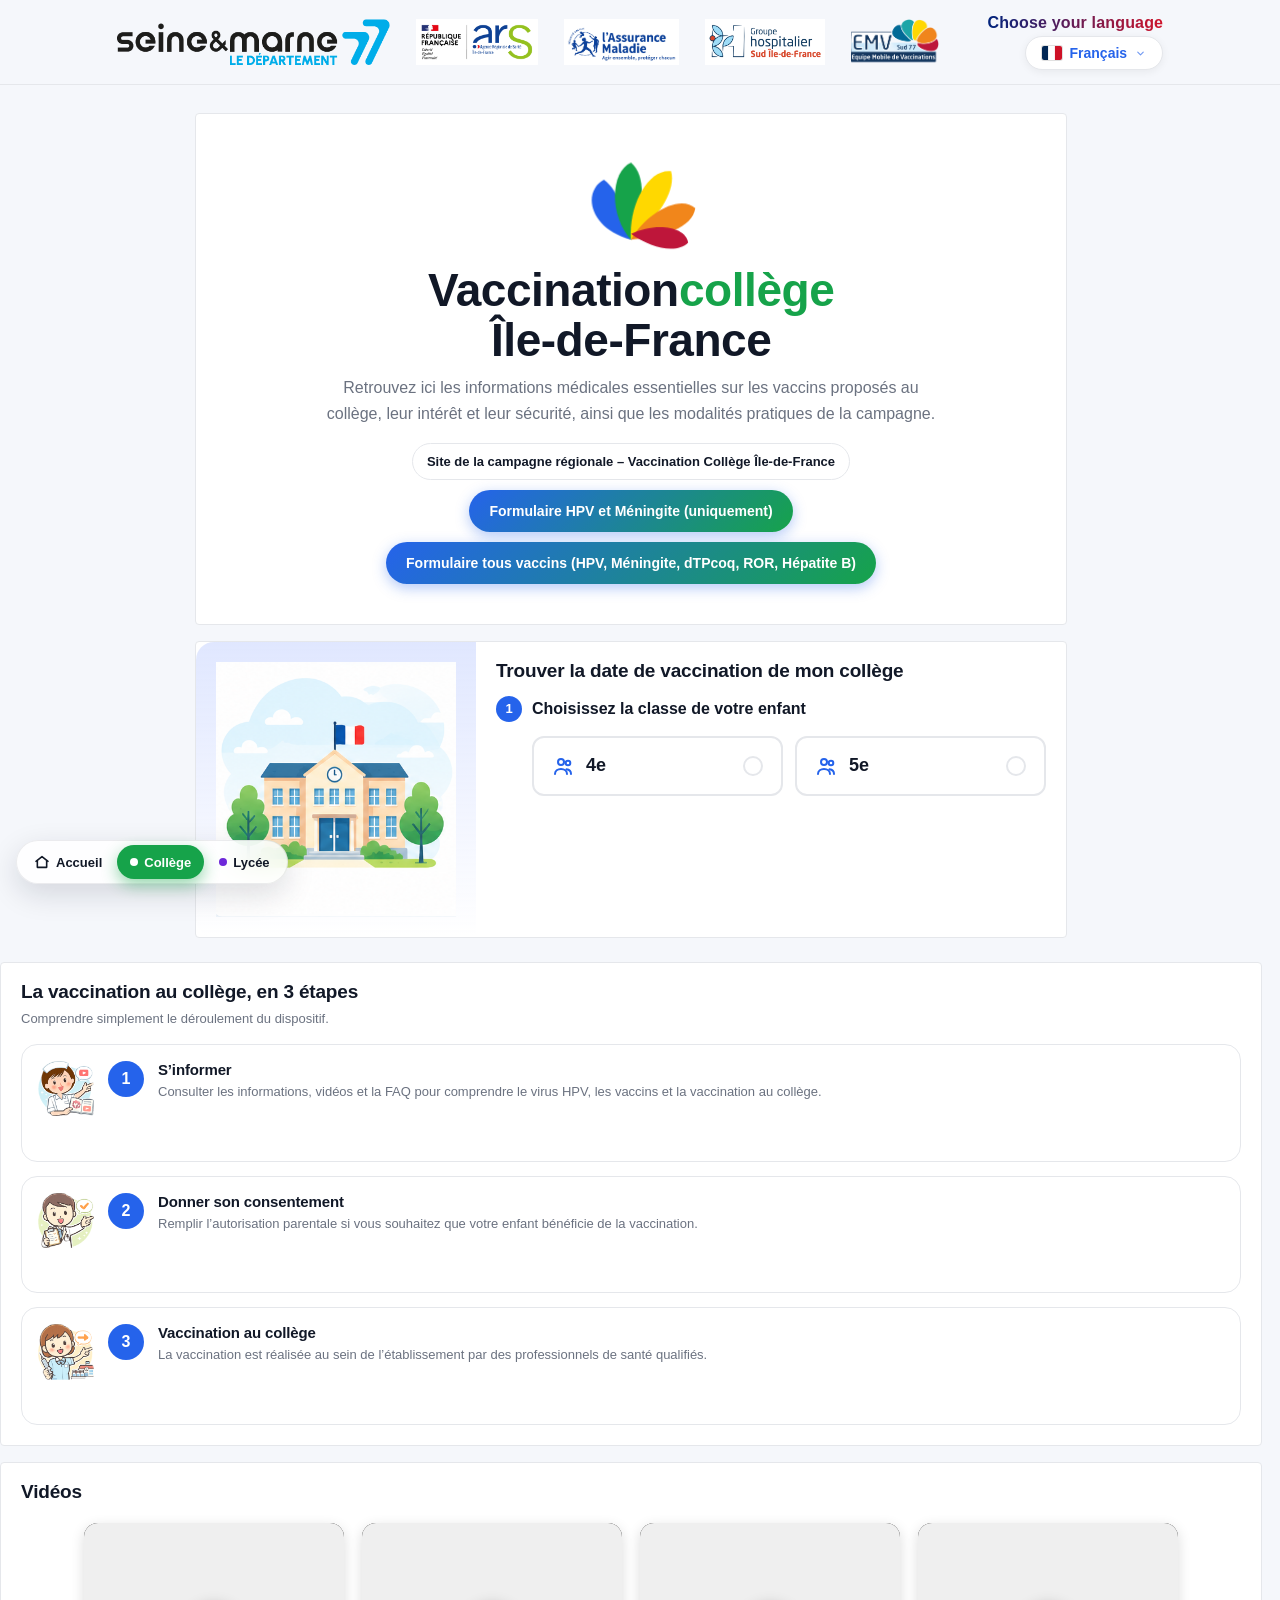
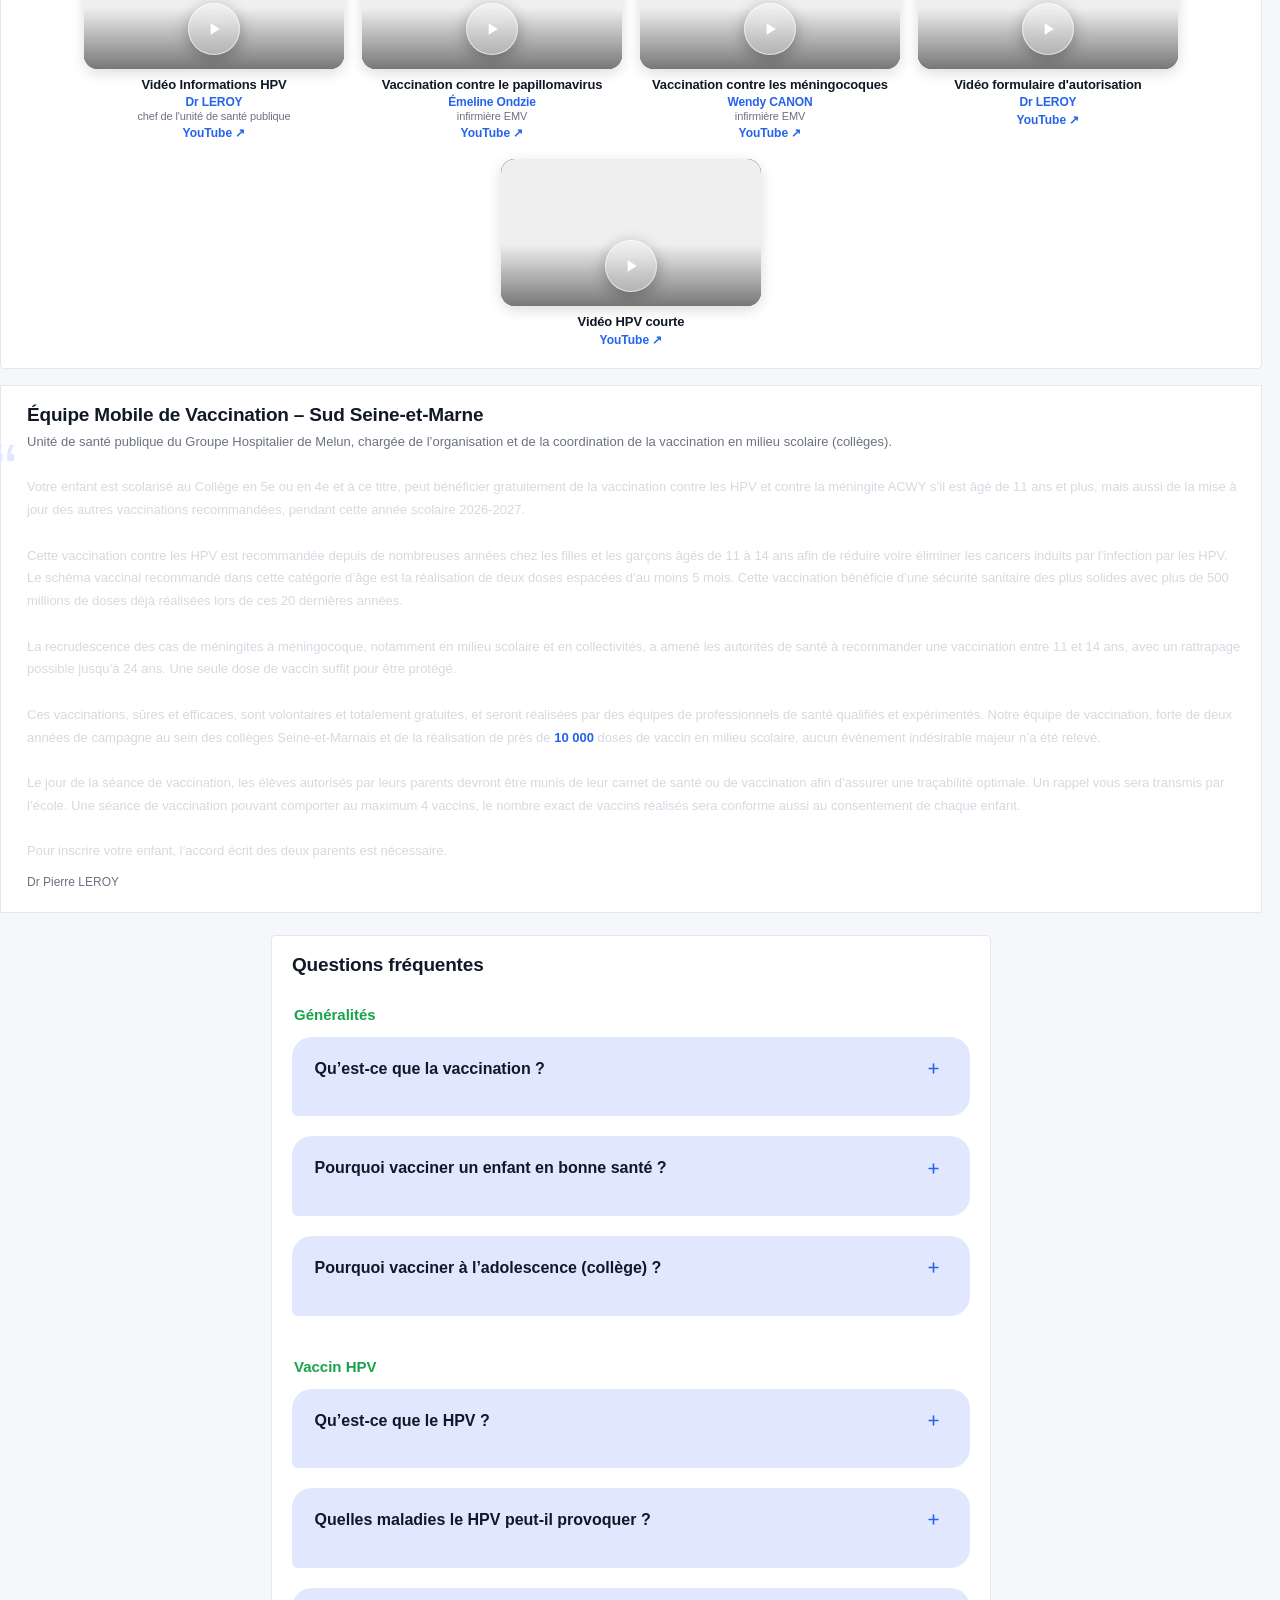
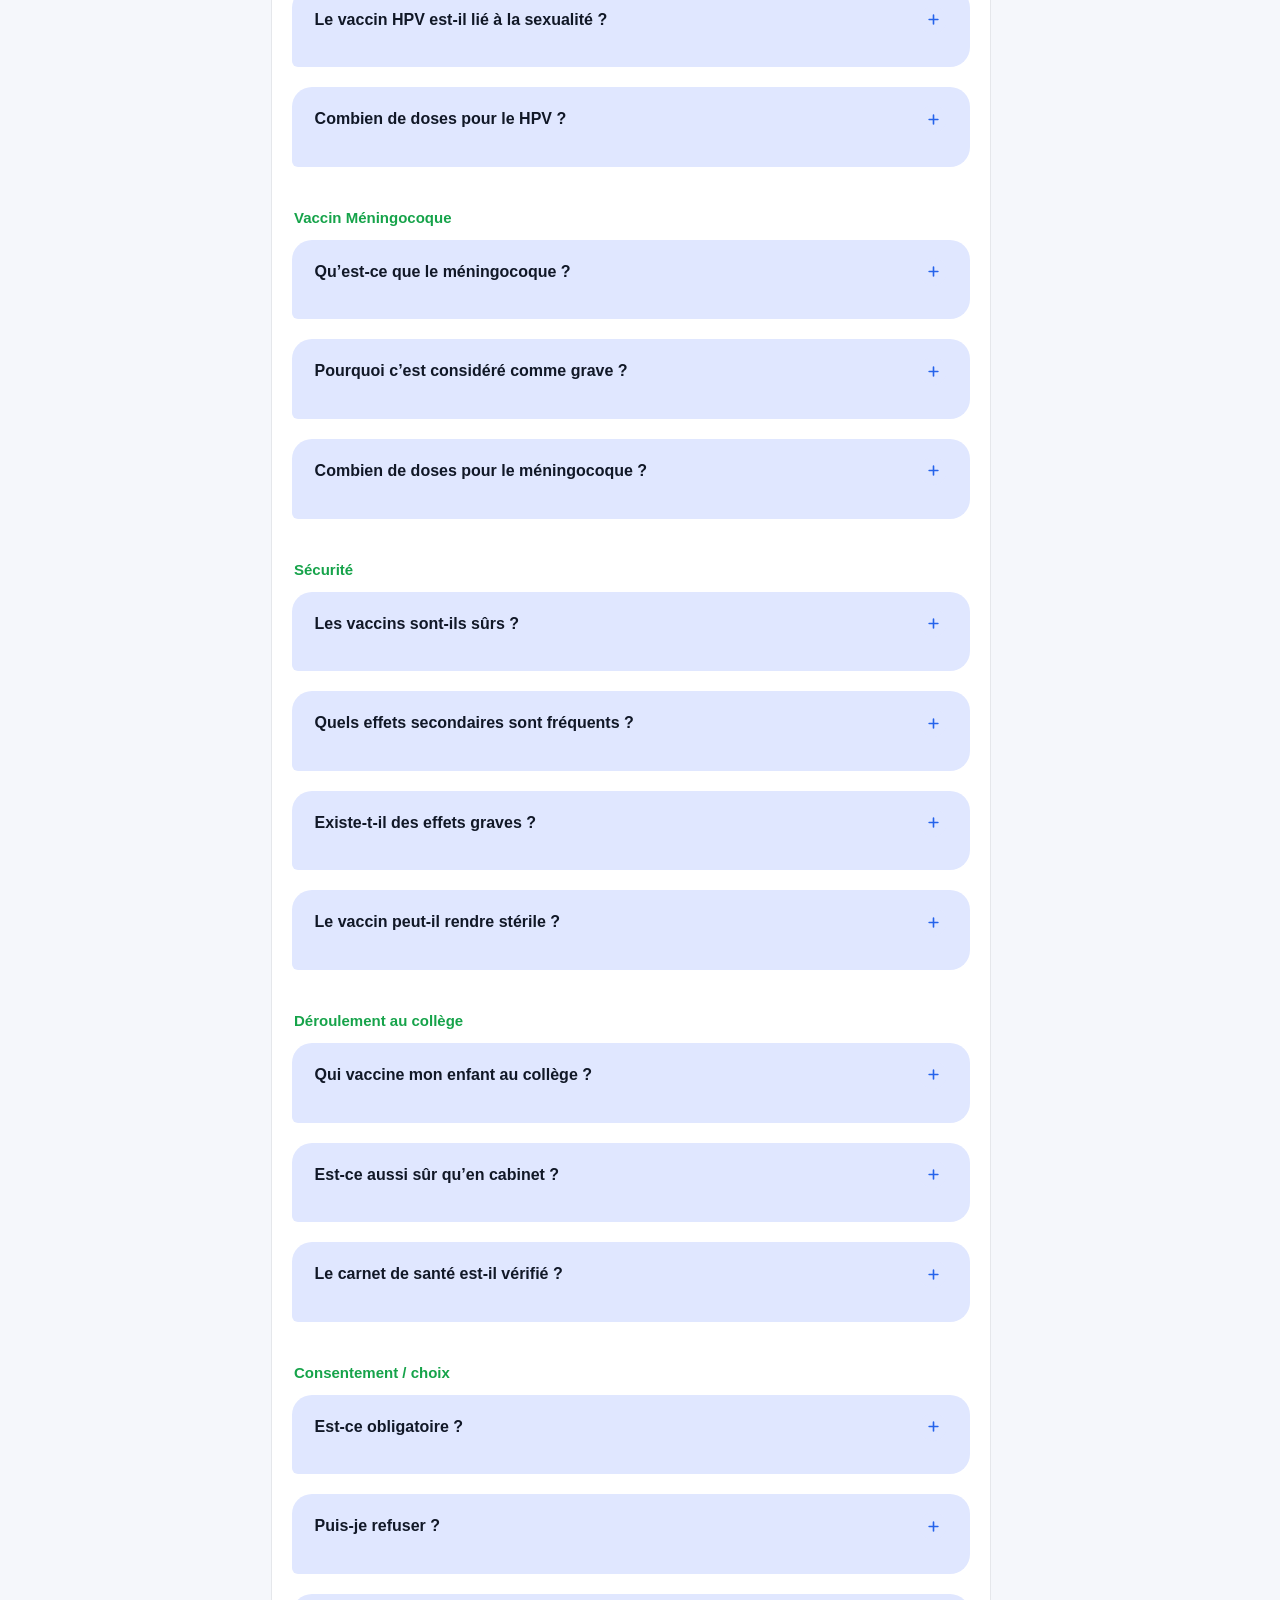
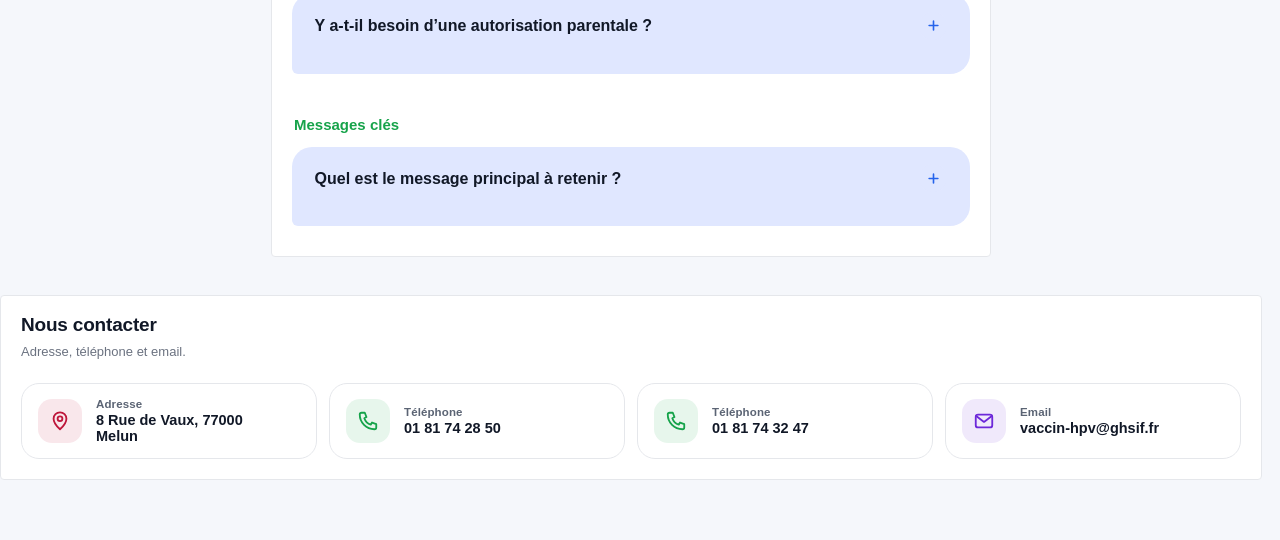
==== college/index.html @ 43128417 "maj" ====
<!DOCTYPE html>
<html lang="fr">
    <head>
        <meta charset="utf-8"/>
        <meta content="width=device-width, initial-scale=1" name="viewport"/>
        <title>Vaccination collège – Île-de-France</title>
        <meta name="description" content="Site officiel d’information de l’Équipe Mobile de Vaccination (EMV) – Campagne de vaccination en milieu scolaire (collèges) en Île-de-France. Ressources sanitaires, documents officiels et informations à destination des familles et des établissements."/>
        <meta name="keywords" content="vaccination, collège, santé publique, équipe mobile de vaccination, EMV, HPV, méningite, ARS, éducation nationale"/>
        <meta name="author" content="Équipe Mobile de Vaccination – Santé publique"/>
        <meta name="robots" content="index, follow"/>
        <meta name="category" content="Health"/>
        <meta name="classification" content="Public Health Information"/>
        <meta name="audience" content="Families, Educational institutions, Health professionals"/>
        <script src="../js/parcours.js?v=20261004-15" data-page="college"></script>
        <script src="../js/entete.js" defer></script>
        <script src="../js/langue.js?v=20261004-2"></script>
        <style>:root { --bg: #f5f7fb; --card: #ffffff; --text: #111827; --muted: #6b7280; --border: #e5e7eb; --primary: #2563eb; --primary-soft: #e0e7ff; --accent: #16a34a; --accent-soft: #dcfce7; --btn: #ffffff; --font-body: -apple-system, "Segoe UI", Roboto, "Helvetica Neue", Arial, sans-serif; --font-display: "Helvetica Neue", Arial, var(--font-body); --font: var(--font-body); } [data-theme="dark"] { --bg: #141c2f;  /* fond général un peu plus clair */ --card: #1a2238;  /* cartes légèrement relevées */ --text: #e5e7eb; --muted: #9ca3af; --border: #1f2937; --primary: #38bdf8; --primary-soft: #0c4a6e; --accent: #22c55e; --accent-soft: #052e1b; --btn: #020617; } body { background: var(--bg); color: var(--text); } .card, details, .search, .select { background: var(--card); color: var(--text); border-color: var(--border); } summary { color: var(--text); } .ans { color: #d1d5db; } .chip, .tag { background: #020617; border-color: var(--border); color: #cbd5f5; } .navItem:hover { background: #020617; border-color: rgba(56,189,248,.25); } .navItem.active { background: var(--primary-soft); border-color: rgba(56,189,248,.35); } .btn.primary { background: var(--primary); border-color: rgba(56,189,248,.45); } .btn.soft { background: var(--accent-soft); border-color: rgba(34,197,94,.35); color: #bbf7d0; } * { box-sizing: border-box; } body { margin: 0; font-family: var(--font); color: var(--text); background: var(--bg); } a { color: inherit; } .layout { display: flex; min-height: 100vh; } /* Sidebar */.sidebar { width: var(--sidebar); padding: 18px 14px; position: sticky; top: 0; height: 100vh; overflow: auto; border-right: 1px solid var(--border); background: linear-gradient(180deg, #ffffff 0%, #fbfcff 100%); } .brand { display: flex; align-items: center; gap: 10px; padding: 10px 10px 14px 10px; } .brandMark { width: 36px; height: 36px; border-radius: 12px; background: var(--primary-soft); display: grid; place-items: center; color: var(--primary); font-weight: 800; border: 1px solid rgba(47,91,255,.18); } .brandName { font-weight: 800; letter-spacing: .2px; } .navTitle { margin: 8px 10px 8px; font-size: 12px; letter-spacing: .08em; text-transform: uppercase; color: var(--muted); } .navList { display: flex; flex-direction: column; gap: 6px; padding: 0 6px 16px; } .navItem { border: 1px solid transparent; padding: 10px 10px; border-radius: 12px; cursor: pointer; color: #1f2937; display: flex; align-items: center; justify-content: space-between; gap: 10px; } .navItem:hover { background: #f4f7ff; border-color: rgba(47,91,255,.14); } .navItem.active { background: var(--primary-soft); border-color: rgba(47,91,255,.22); } .chip { font-size: 12px; padding: 2px 8px; border-radius: 999px; background: #f3f4f6; color: #374151; border: 1px solid var(--border); white-space: nowrap; } .footNote { padding: 12px 10px; color: var(--muted); font-size: 12px; border-top: 1px solid var(--border); margin-top: 10px; } /* Main */.main { flex: 1; padding: 18px; } .topbar { max-width: var(--max); margin: 0 auto 14px; display: flex; align-items: center; justify-content: center; gap: 12px; } .rightBar { display: flex; align-items: center; gap: 10px; flex-wrap: wrap; justify-content: center; } .burger { position: absolute; left: 18px; } .search { display: flex; align-items: center; gap: 10px; padding: 10px 12px; border: 1px solid var(--border); border-radius: 12px; background: #fff; min-width: 260px; } .search input { border: none; outline: none; width: 100%; font-size: 14px; } .container { max-width: var(--max); margin: 0 auto; } .hero { display: block; margin-bottom: 16px; } .card { background: var(--card); border: 1px solid var(--border); border-radius: var(--radius); box-shadow: var(--shadow); } .heroText { padding: 22px; } .kicker { display: inline-flex; align-items: center; gap: 8px; padding: 8px 12px; border-radius: 999px; background: var(--primary-soft); color: var(--primary); font-weight: 800; border: 1px solid rgba(47,91,255,.18); font-size: 12px; letter-spacing: .02em; } h1 { margin: 12px 0 10px; font-size: 46px; line-height: 1.08; letter-spacing: -.02em; } h1 .accent { color: var(--accent); } .subtitle { margin: 0; color: var(--muted); font-size: 16px; line-height: 1.55; max-width: 62ch; } .btnRow { display: flex; gap: 10px; flex-wrap: wrap; margin-top: 16px; justify-content: center; } .btn { display: inline-flex; align-items: center; justify-content: center; padding: 10px 14px; border-radius: 999px; border: 1px solid var(--border); background: #fff; text-decoration: none; font-weight: 800; font-size: 13px; cursor: pointer; transition: transform .05s ease; } .btn:hover { transform: translateY(-1px); } .btn.primary { background: var(--primary); border-color: rgba(47,91,255,.45); color: #fff; } .btn.soft { background: var(--accent-soft); border-color: rgba(255,138,0,.22); color: #7a3a00; } .heroArt { padding: 18px; position: relative; overflow: hidden; } .artBox { height: 100%; border-radius: 16px; background: radial-gradient(circle at 20% 20%, rgba(47,91,255,.15), transparent 45%),
                  radial-gradient(circle at 70% 30%, rgba(255,138,0,.18), transparent 55%),
                  linear-gradient(180deg, #ffffff 0%, #f6f8ff 100%); border: 1px solid rgba(17,24,39,.06); display: flex; align-items: center; justify-content: center; position: relative; min-height: 240px; } .artLabel { position: absolute; bottom: 14px; left: 14px; right: 14px; padding: 10px 12px; border-radius: 14px; background: rgba(255,255,255,.85); border: 1px solid rgba(17,24,39,.08); color: var(--muted); font-size: 12px; } .logoImg { height: 38px; max-width: 220px; object-fit: contain; filter: drop-shadow(0 2px 6px rgba(0,0,0,.12)); margin-bottom: 10px; } /* Sections */.grid { display: grid; grid-template-columns: 1fr; gap: 16px; } .sectionHead { padding: 18px 20px 0; } .sectionTitle { margin: 0; font-size: 16px; font-weight: 900; letter-spacing: .2px; } .sectionDesc { margin: 6px 0 0; color: var(--muted); font-size: 13px; line-height: 1.5; } .sectionBody { padding: 14px 20px 20px; } .resourceGroup { display: flex; flex-wrap: wrap; gap: 10px; } .note { margin-top: 10px; color: var(--muted); font-size: 12px; line-height: 1.55; white-space: pre-wrap; } /* FAQ */.faqMeta { display: flex; align-items: flex-start; justify-content: space-between; gap: 10px; flex-wrap: wrap; } .faqTitle { margin: 0; font-size: 18px; font-weight: 900; } .faqCount { color: var(--muted); font-size: 12px; margin-top: 6px; } .accordion { display: flex; flex-direction: column; gap: 10px; margin-top: 12px; } details { background: #fff; border: 1px solid var(--border); border-radius: 14px; padding: 12px 14px; } summary { cursor: pointer; list-style: none; font-weight: 850; display: flex; align-items: center; justify-content: space-between; gap: 10px; } summary::-webkit-details-marker { display: none; } .ans { color: #374151; font-size: 14px; line-height: 1.6; margin-top: 10px; white-space: pre-wrap; } .tagRow { display: flex; gap: 8px; flex-wrap: wrap; margin-top: 8px; } .tag { font-size: 12px; padding: 2px 8px; border-radius: 999px; background: #f3f4f6; border: 1px solid var(--border); color: #374151; } /* Mobile */.burger { display: none; padding: 10px 12px; border: 1px solid var(--border); border-radius: 12px; background: #fff; font-weight: 800; cursor: pointer; } @media (max-width: 980px){ .hero {  grid-template-columns: 1fr; }  h1 {  font-size: 38px; }  .sidebar {  position: fixed;  left: -320px;  top: 0;  bottom: 0;  z-index: 50;  transition: left .2s ease; }  .sidebar.open {  left: 0; }  .burger {  display: inline-flex; }  .search {  min-width: 200px; } } /* ===== UI adjustments (no sidebar, no search) ===== */.sidebar { display: none !important; } .burger { display: none !important; } .search { display: none !important; } .layout { grid-template-columns: 1fr !important; } .main { padding-left: 0 !important; } .select { padding: 12px 16px !important; border-radius: 14px !important; font-size: 15px !important; min-width: 180px; } /* ===== RTL languages support (Arabic, Pashto, Kurdish) ===== */.rtl { direction: rtl; text-align: right; } .rtl .hero, .rtl .card, .rtl .sectionBody, .rtl .sectionTitle, .rtl .sectionDesc, .rtl p, .rtl li, .rtl .faqQ, .rtl .faqA { text-align: right; } /* ===============================
   THEME FIX – A COLLER ICI
   =============================== */body { background: var(--bg); color: var(--text); } .card, details, .search, .select { background: var(--card) !important; color: var(--text) !important; border: 1px solid var(--border) !important; } summary { color: var(--text) !important; } .ans { color: var(--text) !important; } .btn { background: var(--btn) !important; color: var(--text) !important; border-color: var(--border) !important; } .btn.primary { background: var(--primary) !important; color: #ffffff !important; } .btn.soft { background: var(--accent-soft) !important; color: var(--accent) !important; } .chip, .tag { background: var(--primary-soft) !important; color: var(--text) !important; border-color: var(--border) !important; } details[open] { border-color: var(--primary) !important; } .artBox { background: linear-gradient(
    180deg,
    var(--card) 0%,
    var(--bg) 100%
  ) !important; } /* ===== CONTACT SECTION WIDE ===== */.contactWide { padding-top: 20px; } .contactGrid { display: grid; grid-template-columns: repeat(auto-fit, minmax(240px, 1fr)); gap: 16px; } .contactItem { display: flex; align-items: center; gap: 14px; padding: 18px 18px; border-radius: 18px; background: var(--card); border: 1px solid var(--border); color: var(--text); text-decoration: none; font-weight: 700; transition: background .15s ease, transform .12s ease, box-shadow .15s ease; box-shadow: 0 1px 3px rgba(0,0,0,.04); } .contactItem:hover { background: var(--primary-soft); transform: translateY(-2px); box-shadow: 0 8px 20px rgba(0,0,0,.08); } .contactIconBadge { width: 44px; height: 44px; min-width: 44px; border-radius: 50%; background: var(--primary-soft); display: flex; align-items: center; justify-content: center; flex-shrink: 0; } .contactLabel { display: block; font-size: 11px; font-weight: 700; text-transform: uppercase; letter-spacing: .04em; color: var(--muted); margin-bottom: 2px; } .contactIcon { font-size: 20px; } .contactText { line-height: 1.35; } /* ===== SCHÉMA : Vaccination en 3 étapes ===== */.stepsContainer { display: flex; flex-direction: column; gap: 14px; } .stepItem { display: flex; align-items: flex-start; gap: 14px; padding: 16px; border-radius: 16px; background: var(--card); border: 1px solid var(--border); } /* ===== VISIBILITÉ FORCÉE DES ÉTAPES ===== */.stepItem { background: var(--card) !important; opacity: 1 !important; } .stepItem:hover { background: var(--primary-soft); cursor: pointer; } .stepNumber { width: 36px; height: 36px; border-radius: 999px; background: var(--primary); color: #fff; font-weight: 900; display: flex; align-items: center; justify-content: center; flex-shrink: 0; } .stepTitle { font-weight: 900; font-size: 15px; margin-bottom: 4px; } .stepText { font-size: 13px; line-height: 1.5; color: var(--muted); } /* ===== AFFICHAGE DES BOUTONS PAR ÉTAPE ===== */.stepTextWrap { flex: 1; min-width: 0; }
.stepActions {
  max-height: 0;
  overflow: hidden;
  opacity: 0;
  margin-top: 12px;
  padding: 14px;
  border-radius: 14px;
  background: var(--card);
  border: 1px solid var(--border);
  transition: max-height .35s ease, opacity .3s ease;
}
.stepActions.active { opacity: 1; }
.stepActions .resourceGroup { display: flex; flex-wrap: wrap; gap: 10px; } /* ===== HERO CENTRÉ (titre, texte, boutons) ===== */.heroText { text-align: center; } .heroText .btnRow { justify-content: center; } #heroBtns { flex-direction: column; align-items: center; } .heroText .kicker { margin-left: auto; margin-right: auto; } /* ===== HERO : centrage du sous-titre ===== */#heroSubtitle { text-align: center; margin-left: auto; margin-right: auto; max-width: 70ch; } /* ===== MASQUAGE DES BOUTONS DANS INTRO ===== */#introBody .resourceGroup, #introBody .btn { display: none !important; } /* ===== MASQUAGE TITRE MÉNINGITE DANS INTRO ===== */#introBody > div[style*="font-weight"] { display: none !important; } /* ===== PULSE VISUEL DES ÉTAPES (INCITATION AU CLIC) ===== */.stepItem { position: relative; transition: box-shadow 0.3s ease, transform 0.3s ease; } .stepItem.pulse { box-shadow: 0 0 0 0 rgba(56, 189, 248, 0.6); animation: stepPulse 1.2s ease-out; } @keyframes stepPulse { 0% {  box-shadow: 0 0 0 0 rgba(56, 189, 248, 0.6);  transform: scale(1); }  60% {  box-shadow: 0 0 0 10px rgba(56, 189, 248, 0);  transform: scale(1.015); }  100% {  box-shadow: 0 0 0 0 rgba(56, 189, 248, 0);  transform: scale(1); } } /* ===== AJUSTEMENT MOBILE ===== */@media (max-width: 768px) { .stepItem.pulse {  animation-duration: 1.4s; } } /* ===== FIX TAILLE + POSITION ICONES ÉTAPES ===== */.stepItem { display: flex; align-items: flex-start; gap: 14px; } .stepIllustration { width: 56px; height: 56px; min-width: 56px; max-width: 56px; object-fit: contain; flex-shrink: 0; }
.stepIllustration {
  width: 56px;
  height: 56px;
  min-width: 56px;
  max-width: 56px;
  object-fit: contain;
  flex-shrink: 0;
}

/* ===== AUTORISER LA BARRE DE RECHERCHE PLANNING ===== */
#scheduleSearchSection .search {
  display: flex !important;
}
/* ===== BARRE DE RECHERCHE PLANNING – STYLE PILULE ===== */
#scheduleSearchSection .search {
  padding: 16px 22px !important;
  border-radius: 999px !important;
  min-height: 56px;
  box-shadow: 0 4px 14px rgba(0,0,0,0.06);
}

#scheduleSearchSection .search input {
  font-size: 16px;
  padding: 6px 0;
}

/* ===== MASQUAGE TEMPORAIRE DU TOGGLE THÈME ===== */
#themeToggle {
  display: none !important;
}
/* ===== FIX NUMÉROS TÉLÉPHONE EN RTL ===== */
.rtl .contactItem,
.rtl .contactItem * {
  direction: ltr !important;
  unicode-bidi: isolate;
  text-align: left;
}

/* ===== BARRE DE PROGRESSION DE DÉFILEMENT ===== */
#scrollProgress {
  position: fixed;
  top: 0;
  left: 0;
  height: 3px;
  width: 0%;
  background: var(--primary);
  z-index: 9999;
  transition: width .12s linear;
}

/* ===== APPARITION AU DÉFILEMENT ===== */
.reveal {
  opacity: 0;
  transform: translateY(18px);
  transition: opacity .6s ease, transform .6s ease;
}
.reveal.visible {
  opacity: 1;
  transform: none;
}

/* ===== SURVOL RENFORCÉ BOUTONS / CARTES / LANGUES ===== */
.btn { transition: transform .15s ease, box-shadow .15s ease; }
.btn:hover { transform: translateY(-3px); box-shadow: 0 8px 20px rgba(0,0,0,.14); }

/* ===== BOUTON ANIMÉ : FORMULAIRE D'AUTORISATION EN LIGNE ===== */
.btn-cta-animated {
  background: linear-gradient(135deg, var(--primary), var(--accent)) !important;
  color: #fff !important;
  border: none !important;
  font-size: 14px !important;
  padding: 13px 20px !important;
  box-shadow: 0 4px 14px rgba(37,99,235,.35);
  animation: ctaPulse 2.2s ease-in-out infinite;
  position: relative;
}
.btn-cta-animated:hover {
  animation-play-state: paused;
  transform: translateY(-3px) scale(1.03);
  box-shadow: 0 10px 24px rgba(37,99,235,.45);
}
@keyframes ctaPulse {
  0%, 100% { box-shadow: 0 4px 14px rgba(37,99,235,.35), 0 0 0 0 rgba(37,99,235,.35); }
  50% { box-shadow: 0 4px 18px rgba(37,99,235,.45), 0 0 0 8px rgba(37,99,235,0); }
}
@media (prefers-reduced-motion: reduce) {
  .btn-cta-animated { animation: none; }
}
.card { transition: box-shadow .3s ease; }
.card:hover { box-shadow: 0 10px 28px rgba(0,0,0,.08); }

/* ===== TRANSITION DOUCE AU CHANGEMENT DE LANGUE ===== */
.main { transition: opacity .22s ease; }
.main.langFade { opacity: .15; }

/* ===== FRISE DE PROGRESSION DES 3 ÉTAPES ===== */
.stepsContainer { position: relative; }
.stepsContainer::before {
  content: '';
  position: absolute;
  left: 104px;
  top: 34px;
  bottom: 34px;
  width: 2px;
  background: var(--border);
  transform: scaleY(0);
  transform-origin: top;
  transition: transform 1s ease;
  z-index: 0;
}
.stepsContainer.lineDrawn::before { transform: scaleY(1); }
.stepNumber { position: relative; z-index: 1; }
.stepItem:hover { animation: stepPulse .6s ease-out; }

/* ===== COCHE DE PROGRESSION SUR ÉTAPE OUVERTE ===== */
.stepItem.done .stepNumber { background: var(--accent); }
.stepItem.done .stepNumber::after {
  content: '✓';
  position: absolute;
  top: -6px;
  right: -6px;
  width: 16px;
  height: 16px;
  border-radius: 999px;
  background: #fff;
  color: var(--accent);
  font-size: 10px;
  font-weight: 900;
  display: flex;
  align-items: center;
  justify-content: center;
  box-shadow: 0 1px 4px rgba(0,0,0,.25);
  animation: popIn .3s ease;
}
@keyframes popIn { from { transform: scale(0); opacity: 0; } to { transform: scale(1); opacity: 1; } }

/* ===== ACCORDÉON FAQ FLUIDE ===== */
.accordion { align-items: flex-start; }
.accordion details { width: auto; max-width: 100%; min-width: 260px; }
.accordion .chev {
  display: inline-block;
  transition: transform .25s ease;
  margin-left: 8px;
}
.accordion details[open] .chev { transform: rotate(180deg); }
.accordion .ans {
  max-height: 0;
  overflow: hidden;
  opacity: 0;
  margin-top: 10px;
  transition: max-height .35s ease, opacity .3s ease;
}
.accordion .ans.open { opacity: 1; }
.accordion .ans { color: var(--muted) !important; font-weight: 400; }
.accordion summary { font-weight: 800; }
@keyframes searchHighlight {
  0% { background: var(--primary-soft); }
  100% { background: transparent; }
}
.accordion details.searchHit summary { animation: searchHighlight 1s ease; }

/* ===== VIDÉOS INTÉGRÉES (lecture directe, hébergées sur YouTube) ===== */
.videoGrid { display: flex; flex-wrap: wrap; gap: 18px; justify-content: center; }
.videoCard { width: 260px; text-align: center; }
.videoFrame {
  position: relative;
  width: 100%;
  border-radius: 14px;
  overflow: hidden;
  background: #000;
  box-shadow: 0 4px 14px rgba(0,0,0,.14);
}
.videoFrame { aspect-ratio: 16 / 9; }
.videoFrame iframe { position: absolute; inset: 0; width: 100%; height: 100%; border: 0; }
.videoThumb {
  position: absolute;
  inset: 0;
  width: 100%;
  height: 100%;
  border: 0;
  padding: 0;
  cursor: pointer;
  background-size: cover;
  background-position: center;
  display: flex;
  align-items: flex-end;
  justify-content: center;
  padding-bottom: 14px;
}
.videoThumb::before {
  content: '';
  position: absolute;
  inset: 0;
  background: linear-gradient(to top, rgba(0,0,0,.5) 0%, rgba(0,0,0,0) 42%);
}
.playGlass {
  position: relative;
  z-index: 1;
  width: 52px;
  height: 52px;
  border-radius: 999px;
  display: flex;
  align-items: center;
  justify-content: center;
  background: rgba(255,255,255,.25);
  backdrop-filter: blur(8px);
  -webkit-backdrop-filter: blur(8px);
  border: 1px solid rgba(255,255,255,.6);
  color: #fff;
  box-shadow: 0 4px 16px rgba(0,0,0,.3);
  transition: transform .15s ease, background-color .15s ease;
}
.videoThumb:hover .playGlass, .videoThumb:focus-visible .playGlass {
  transform: scale(1.08);
  background: rgba(255,255,255,.4);
}
.videoTitle { margin-top: 8px; font-size: 13px; font-weight: 800; }
.videoPresenter { font-size: 12px; font-weight: 700; color: var(--primary); margin-top: 3px; }
.videoRole { font-size: 11px; font-weight: 500; color: var(--muted); margin-top: 1px; }
.videoLink { display: inline-block; margin-top: 4px; font-size: 12px; color: var(--primary); text-decoration: none; font-weight: 700; }
@media (max-width: 768px) {
  .videoCard { width: 100%; }
  .resourceGroup { flex-direction: column; align-items: stretch; }
  .resourceGroup .btn { width: 100%; box-sizing: border-box; text-align: center; border-radius: 14px; padding: 12px 16px; line-height: 1.4; }
}
html { scroll-behavior: smooth; }

/* ===== BOUTON FLOTTANT (mobile/tablette pendant le défilement) ===== */
#floatingCta {
  position: fixed;
  bottom: 18px;
  right: 18px;
  z-index: 999;
  display: none;
  align-items: center;
  justify-content: center;
  border-radius: 999px;
  padding: 14px 18px;
  box-shadow: 0 10px 24px rgba(0,0,0,.2);
  font-size: 13px;
  text-decoration: none;
}
@media (max-width: 980px) {
  #floatingCta { display: inline-flex; }
}

/* =====================================================================
   REFONTE VISUELLE — identité teal / doré, mise en page éditoriale
   ===================================================================== */

/* ----- Structure générale, respiration ----- */
:root {
  --radius: 4px;
  --shadow: none;
  --max: 880px;
  --sidebar: 0px;
}
.main { padding: 28px 18px 60px; }
.container { padding: 0 4px; }
.grid { gap: 22px; }
h1, .sectionTitle, .faqTitle, .stepTitle, .brandName, .videoTitle, .contactTitle {
  font-family: var(--font-display);
  letter-spacing: -.01em;
}
.sectionTitle, .faqTitle, .contactTitle { font-size: 19px; font-weight: 700; }
.subtitle, .sectionDesc, .stepText, .ans { line-height: 1.6; }

/* ----- Empêche tout défilement horizontal, quelle qu'en soit la cause ----- */
html, body { overflow-x: hidden; max-width: 100%; }

/* ----- Lecture progressive du texte du médecin, au fil du défilement ----- */
#introBody .note.scrollReadText { font-size: 15px; line-height: 1.75; }
.fadeWord { color: #d5d9e0; transition: color .3s ease; }
.fadeWord.lit { color: var(--text); font-weight: 600; }
.fadeWord.counterNum { color: var(--primary) !important; font-weight: 800; }

/* ----- Hero simple, fond blanc comme le reste du site ----- */
.heroText { padding: 40px 32px; }

/* ----- Animation d'apparition du titre du site (déclenchée une fois le texte injecté) ----- */
@keyframes heroTitleReveal {
  from { clip-path: inset(0 0 100% 0); transform: translateY(10px); }
  to { clip-path: inset(0 0 0% 0); transform: translateY(0); }
}
@keyframes heroFadeUp {
  from { opacity: 0; transform: translateY(8px); }
  to { opacity: 1; transform: translateY(0); }
}
#heroTitle.heroAnimate { animation: heroTitleReveal .9s cubic-bezier(.22,1,.36,1) both; }
#heroSubtitle.heroAnimate { animation: heroFadeUp .7s ease .2s both; }

/* ----- Accordéon FAQ : structure et mécanisme repris du site USP ----- */
#faqCard { max-width: 720px; margin-left: auto; margin-right: auto; }

/* ===== Mise en page à deux colonnes : illustration + contenu ===== */
.scheduleLayout { display: grid; grid-template-columns: 280px 1fr; gap: 0; align-items: stretch; }
.scheduleIllustration { display: flex; align-items: center; justify-content: center; padding: 20px; background: linear-gradient(180deg, var(--primary-soft), transparent); border-radius: 18px 0 0 18px; }
.scheduleIllustration img { max-width: 100%; height: auto; display: block; }
.scheduleMain { min-width: 0; }
@media (max-width: 760px) {
  .scheduleLayout { grid-template-columns: 1fr; }
  .scheduleIllustration { border-radius: 18px 18px 0 0; padding: 16px; }
  .scheduleIllustration img { max-height: 160px; }
}

/* ===== Pastilles numérotées des étapes ===== */
.scheduleStepLine { display: flex; align-items: center; gap: 10px; margin-bottom: 14px; }
.scheduleStepNum { width: 26px; height: 26px; min-width: 26px; border-radius: 50%; background: var(--primary); color: #fff; font-weight: 900; font-size: 13px; display: flex; align-items: center; justify-content: center; }
.gradeQuestion { font-size: 16px; font-weight: 900; color: var(--text); }

/* ===== Boutons 4e / 5e : bordure + rond radio (style de la maquette) ===== */
.gradeButtons { display: flex; gap: 12px; flex-wrap: wrap; margin-left: 36px; }
.gradeCard { flex: 1; min-width: 140px; display: flex; align-items: center; gap: 10px; padding: 16px 18px; border-radius: 12px; border: 2px solid var(--border); background: var(--card); color: var(--text); font-size: 18px; font-weight: 900; cursor: pointer; transition: background .15s ease, border-color .15s ease, transform .1s ease; }
.gradeCard .gradeIcon { width: 24px; height: 24px; flex-shrink: 0; color: #2563eb; }
.gradeCard:hover { border-color: var(--primary); transform: translateY(-1px); }
.gradeCard.selected { background: var(--primary-soft); border-color: var(--primary); }
.gradeRadio { width: 20px; height: 20px; min-width: 20px; margin-left: auto; border-radius: 50%; border: 2px solid var(--border); position: relative; }
.gradeCard.selected .gradeRadio { border-color: var(--primary); }
.gradeCard.selected .gradeRadio::after { content: ''; position: absolute; inset: 3px; border-radius: 50%; background: var(--primary); }
.scheduleSearchZone { margin-top: 20px; margin-left: 36px; }
@media (max-width: 480px) {
  .gradeCard { min-width: 0; padding: 16px 14px; font-size: 16px; }
  .gradeButtons, .scheduleSearchZone { margin-left: 0; }
}

/* ===== Barre de recherche + bouton Rechercher ===== */
.scheduleBar { display: flex; gap: 10px; align-items: stretch; }
.scheduleSearchBtn { border-radius: 12px; padding: 0 22px; font-weight: 800; white-space: nowrap; }

.scheduleSearchWrap { flex: 1; display: flex; align-items: center; gap: 10px; padding: 0 16px; min-width: 160px; border: 1px solid var(--border); border-radius: 12px; background: var(--card); }
.scheduleSearchWrap input { border: none; outline: none; width: 100%; font-size: 14px; background: transparent; color: var(--text); padding: 14px 0; }
.scheduleSearchWrap input:focus { outline: none; box-shadow: none; }
.scheduleSearchWrap:focus-within { border-color: var(--primary); box-shadow: 0 0 0 3px rgba(37,99,235,.15); }
@media (max-width: 640px) {
  .scheduleBar { flex-direction: column; }
}

/* ===== Alignement du selecteur de langue ===== */
.acc { width: 100%; border-radius: 20px 20px 20px 6px; background: var(--primary-soft); border: 1px solid transparent; margin: 0 0 10px; overflow: hidden; transition: background-color .3s ease, box-shadow .3s ease; }
.acc.ouverte { background: var(--card); box-shadow: 0 0 0 2px var(--primary) inset, 0 16px 36px -24px rgba(37,99,235,.45); }
[data-theme="dark"] .acc.ouverte { box-shadow: 0 0 0 2px var(--primary) inset, 0 16px 36px -24px rgba(56,189,248,.5); }
.acc h3 { margin: 0; font-size: 1rem; }
.acc button { all: unset; box-sizing: border-box; display: flex; width: 100%; align-items: center; gap: 12px; padding: 1.05rem 1.35rem; cursor: pointer; font-weight: 800; line-height: 1.35; color: var(--text); }
.acc button > span:first-child { flex: 1; min-width: 0; }
.acc button .chip { flex: none; }
.acc button:focus-visible { outline: 3px solid var(--primary); outline-offset: 2px; }
.acc .signe { flex: none; width: 28px; height: 28px; border-radius: 50%; background: var(--primary-soft); color: var(--primary); display: grid; place-items: center; transition: transform .45s cubic-bezier(.22,1,.36,1), background-color .3s ease, color .3s ease; }
.acc .signe svg { width: 15px; height: 15px; }
.acc.ouverte .signe { transform: rotate(45deg); background: var(--primary); color: #fff; }
.acc .corps { display: grid; grid-template-rows: 0fr; transition: grid-template-rows .45s cubic-bezier(.22,1,.36,1); }
.acc.ouverte .corps { grid-template-rows: 1fr; }
.acc .corps > div { overflow: hidden; }
.acc .corps .faqAns { max-height: none; opacity: 1; margin: 0 16px 16px; color: var(--text); font-size: 14px; line-height: 1.6; white-space: pre-wrap; }
.faqInlineLink { font-weight: 800; color: var(--primary); text-decoration: underline; cursor: pointer; }
.acc.searchHit { box-shadow: 0 0 0 2px var(--primary); }
@media (prefers-reduced-motion: reduce) {
  .acc .corps, .acc .signe { transition: none; }
}

/* ----- Éventail décoratif au-dessus du titre (mécanisme repris du site USP) ----- */
.eventail { display: block; width: 120px; max-width: 120px; height: auto; margin: 0 auto 6px; overflow: visible; }
.eventail .p { transform-box: view-box; transform-origin: 210px 300px; opacity: 0; }
.eventail.ouvert .p { animation: eventailOuvre .9s cubic-bezier(.22,1,.36,1) both; }
.eventail.ouvert .p1 { animation-delay: .15s; }
.eventail.ouvert .p2 { animation-delay: .27s; }
.eventail.ouvert .p3 { animation-delay: .39s; }
.eventail.ouvert .p4 { animation-delay: .51s; }
.eventail.ouvert .p5 { animation-delay: .63s; }
.eventail .tout { transform-box: view-box; transform-origin: 210px 300px; }
.eventail.ouvert .tout { animation: eventailRespire 7s ease-in-out 1.8s infinite; }
@keyframes eventailOuvre {
  from { opacity: 0; transform: rotate(-70deg) scale(.4); }
  to   { opacity: 1; transform: none; }
}
@keyframes eventailRespire {
  0%, 100% { transform: rotate(0); }
  50%      { transform: rotate(2.5deg); }
}
@media (prefers-reduced-motion: reduce) {
  .eventail .p { opacity: 1; transform: none; animation: none; }
  .eventail.ouvert .tout { animation: none; }
}

/* ----- Effet d'ouverture du titre : chaque partie du texte "s'ouvre" comme les pétales
   d'un éventail (rotation + zoom + fondu), en cascade, au lieu d'une forme graphique ----- */
.titleChunk { display: inline-block; opacity: 0; transform-origin: 50% 100%; }
.titleChunk.chunkOuvert { animation: titleChunkOuvre .8s cubic-bezier(.22,1,.36,1) both; }
@keyframes titleChunkOuvre {
  from { opacity: 0; transform: rotate(-18deg) scale(.6) translateY(10px); }
  to   { opacity: 1; transform: none; }
}
@media (prefers-reduced-motion: reduce) {
  .titleChunk { opacity: 1; transform: none; animation: none; }
}

/* ----- Effet d'ouverture du site : le titre glisse depuis la gauche, une seule fois ----- */
@keyframes heroTitleFirstReveal {
  from { opacity: 0; transform: translateX(-48px); }
  to   { opacity: 1; transform: translateX(0); }
}
#heroTitle.heroFirstReveal { animation: heroTitleFirstReveal 1s cubic-bezier(.22,1,.36,1) both; }
.rtl #heroTitle.heroFirstReveal { animation-name: heroTitleFirstRevealRTL; }
@keyframes heroTitleFirstRevealRTL {
  from { opacity: 0; transform: translateX(48px); }
  to   { opacity: 1; transform: translateX(0); }
}

/* ----- Les autres blocs restent plats et calmes, différenciés sans ombre ----- */
.card { box-shadow: none; }
#stepsCard, #videosCard, #faqCard, #contactCard { border: 1px solid var(--border); border-radius: var(--radius); }

/* ----- Le message du médecin devient un bloc éditorial, pas une carte ----- */
#introCard {
  background: transparent;
  border: none;
  border-left: 3px solid var(--primary);
  border-radius: 0;
  box-shadow: none;
  padding-left: 26px;
}
#introCard .sectionHead, #introCard .sectionBody { padding-left: 0; }
#introBody { position: relative; }
#introBody::before {
  content: '\201C';
  position: absolute;
  left: -34px;
  top: -18px;
  font-family: var(--font-display);
  font-size: 72px;
  line-height: 1;
  color: var(--primary-soft);
  z-index: 0;
}
@media (max-width: 720px) {
  #introCard { padding-left: 16px; }
  #introBody::before { display: none; }
}

/* ----- Boutons et liens : retour tactile discret, pas de "lift" générique ----- */
.btn { transition: background-color .15s ease, color .15s ease, border-color .15s ease; }
.btn:hover { background-color: var(--primary-soft); }
.heroText .btn:hover { background: var(--accent-soft); }
/* ----- Focus clavier visible partout (accessibilité) ----- */
a:focus-visible, button:focus-visible, input:focus-visible, .btn:focus-visible,
.stepItem:focus-visible, summary:focus-visible {
  outline: 3px solid var(--accent);
  outline-offset: 2px;
}

/* ----- Apparition simple et unique à l'arrivée (pas de mouvement répété) ----- */
.reveal { opacity: 0; transform: translateY(14px); transition: opacity .6s ease, transform .6s ease; }
.reveal.visible { opacity: 1; transform: none; }

/* =====================================================================
   EN-TÊTE DU SITE : logos institutionnels + sélecteur de langue
   Bloc unique, écrit à neuf, aucune règle historique réutilisée.
===================================================================== */
.siteHeader {
  background: var(--bg);
  border-bottom: 1px solid var(--border);
  position: relative;
  z-index: 100;
}
.siteHeaderInner {
  max-width: 1200px;
  margin: 0 auto;
  padding: 14px 24px;
  display: flex;
  align-items: center;
  justify-content: center;
  flex-wrap: wrap;
  gap: 48px;
}
.headerLogos {
  display: flex;
  align-items: center;
  gap: 28px;
  flex-wrap: wrap;
}
.headerLogos a { display: inline-flex; transition: opacity .15s ease; }
.headerLogos a:hover, .headerLogos a:focus-visible { opacity: .75; }
.headerLogos img {
  height: 56px;
  width: auto;
  max-width: 160px;
  object-fit: contain;
  display: block;
}
.headerLangPicker {
  display: flex;
  flex-direction: column;
  align-items: flex-end;
  gap: 4px;
}
.headerLangHint {
  font-size: 16px;
  font-weight: 800;
  letter-spacing: .01em;
  transition: opacity .3s ease;
  background-repeat: no-repeat;
  -webkit-background-clip: text;
  background-clip: text;
  -webkit-text-fill-color: transparent;
  color: transparent;
}
.langDropdown { position: relative; }
.langDropdownBtn {
  display: flex;
  align-items: center;
  gap: 8px;
  padding: 8px 16px;
  border-radius: 999px;
  border: 1px solid var(--border);
  background: var(--card);
  color: var(--primary);
  font-weight: 700;
  font-size: 14px;
  cursor: pointer;
  box-shadow: 0 2px 8px rgba(0,0,0,.06);
}
.langDropdownFlag {
  width: 20px;
  height: 14px;
  object-fit: cover;
  border-radius: 2px;
  box-shadow: 0 0 0 1px rgba(0,0,0,.12);
  flex-shrink: 0;
  display: block;
}
.langDropdownChevron { width: 11px; height: 11px; opacity: .65; flex-shrink: 0; }
.langDropdownPanel {
  position: absolute;
  top: calc(100% + 8px);
  right: 0;
  background: var(--card);
  border: 1px solid var(--border);
  border-radius: 14px;
  box-shadow: 0 20px 50px rgba(0,0,0,.2);
  padding: 10px;
  display: grid;
  grid-template-columns: repeat(2, minmax(150px, 1fr));
  gap: 4px;
  max-height: 70vh;
  overflow-y: auto;
  width: max-content;
  max-width: 92vw;
  z-index: 200;
}
.langDropdownPanel[hidden] { display: none; }
.langDropdownOption {
  display: flex;
  align-items: center;
  gap: 8px;
  padding: 8px 10px;
  border-radius: 10px;
  border: 1px solid transparent;
  background: none;
  color: var(--text);
  cursor: pointer;
  font-size: 13px;
  font-weight: 600;
  text-align: left;
  white-space: nowrap;
  width: 100%;
}
.langDropdownOption:hover { background: var(--primary-soft); }
.langDropdownOption.active { border-color: var(--primary); background: var(--primary-soft); }
.langDropdownCheck { width: 14px; flex-shrink: 0; color: var(--primary); font-weight: 900; font-size: 13px; }
.langDropdownOptionFlag {
  width: 18px;
  height: 12px;
  object-fit: cover;
  border-radius: 2px;
  box-shadow: 0 0 0 1px rgba(0,0,0,.12);
  flex-shrink: 0;
  display: block;
}
@media (max-width: 768px) {
  .siteHeaderInner { flex-direction: column; align-items: center; text-align: center; }
  .headerLogos { justify-content: center; }
  .headerLangPicker { align-items: center; }
  .langDropdownPanel { right: auto; left: 50%; transform: translateX(-50%); }
}

/* ----- Frise des 3 étapes pilotée par le défilement ----- */
.stepsContainer::before {
  transform: scaleY(var(--lineProgress, 0));
  transition: transform .05s linear;
  background: var(--primary);
}
.stepItem { opacity: .5; filter: saturate(.6); transition: opacity .4s ease, filter .4s ease; }
.stepItem.lit { opacity: 1; filter: none; }
.stepItem:hover { animation: stepPulse .6s ease-out; box-shadow: 0 0 0 2px var(--primary-soft) inset; }

/* ----- Accessibilité : respect des préférences système ----- */
@media (prefers-reduced-motion: reduce) {
  *, *::before, *::after { animation-duration: .001ms !important; animation-iteration-count: 1 !important; transition-duration: .001ms !important; scroll-behavior: auto !important; }
  .reveal { opacity: 1 !important; }
  .stepItem { opacity: 1 !important; filter: none !important; }
  .stepsContainer::before { transform: scaleY(1) !important; }
  .fadeWord { color: var(--text) !important; }
}

/* ===== FLECHE AU SURVOL DES LIENS DE CONTACT ===== */
.contactItem { justify-content: space-between; }
.contactArrow { width: 18px; height: 18px; margin-left: 8px; opacity: 0; transform: translateX(-4px); transition: opacity .2s ease, transform .2s ease; flex-shrink: 0; color: var(--primary); }
.contactItem:hover .contactArrow { opacity: .85; transform: translateX(0); }
/* ===== FAQ : titres de rubrique ===== */
.faqSectionHead { margin: 22px 2px 4px; font-weight: 800; font-size: 15px; color: var(--accent); }
.faqSectionHead:first-child { margin-top: 4px; }
</style>
        <link href="../../Documents/Pinegrow%20Projects/Tailwind-CSS-20260203-211032/tailwind_theme/tailwind.css" rel="stylesheet" type="text/css">
    <link rel="stylesheet" href="../css/contact.css?v=20261004-2">
</head>
    <body>
        <div id="scrollProgress"></div>
        <!-- ===== BANDE LOGOS INSTITUTIONNELS ===== -->
        <header class="siteHeader">
          <div class="siteHeaderInner">
            <div class="headerLogos">
              <a href="https://www.seine-et-marne.fr/" target="_blank" rel="noopener" aria-label="Département de Seine-et-Marne">
                <img src="../img/departement.png" alt="Département de Seine-et-Marne">
              </a>
              <a href="https://www.iledefrance.ars.sante.fr/rentree-scolaire-2026-2027-la-vaccination-au-college-un-geste-essentiel-pour-proteger-les" target="_blank" rel="noopener" aria-label="Agence Régionale de Santé Île-de-France">
                <img src="../img/ARS.png" alt="Agence Régionale de Santé Île-de-France">
              </a>
              <a href="https://www.ameli.fr/medecin/sante-prevention/pathologies/cancers/cancer-du-col-de-l-uterus/vaccination-papillomavirus-humains-hpv" target="_blank" rel="noopener" aria-label="Assurance Maladie">
                <img src="../img/AM.png" alt="Assurance Maladie">
              </a>
              <a href="https://www.ghsif.fr/" target="_blank" rel="noopener" aria-label="Groupe Hospitalier de Melun">
                <img src="../img/CHMELUN.png" alt="Groupe Hospitalier de Melun">
              </a>
              <a href="#contactCard" aria-label="Équipe Mobile de Vaccination">
                <img src="../img/EMV.png" alt="Équipe Mobile de Vaccination">
              </a>
            </div>
            <div class="headerLangPicker">
              <span class="headerLangHint" id="headerLangHint">Choisissez votre langue</span>
              <div class="langDropdown">
                <button type="button" class="langDropdownBtn" id="langSwitcherBtn" aria-haspopup="listbox" aria-expanded="false">
                  <img class="langDropdownFlag" id="langSwitcherFlag" src="" alt="">
                  <span id="langSwitcherText"></span>
                  <svg class="langDropdownChevron" viewBox="0 0 24 24" fill="none" stroke="currentColor" stroke-width="2.5" stroke-linecap="round" stroke-linejoin="round" aria-hidden="true"><path d="M6 9l6 6 6-6"/></svg>
                </button>
                <div class="langDropdownPanel" id="langPanel" role="listbox" hidden></div>
              </div>
            </div>
          </div>
        </header>
        <!-- ===== FIN EN-TÊTE ===== -->
        <div class="layout">
            <aside class="sidebar" id="sidebar">
                <div class="brand">
                    <div class="brandMark">V</div>
                    <div>
                        <div class="brandName">Vaccination Collège</div>
                        <div style="color:var(--muted);font-size:12px;margin-top:2px">HPV • Méningite ACWY • Rappels</div>
                    </div>
                </div>
                <div class="navTitle">Sections</div>
                <div class="navList" id="navList"></div>
                <div class="footNote" id="sideFooter">
                    Astuce : utilisez la recherche pour trouver rapidement une réponse.
</div>
            </aside>
            <main class="main">
                <div class="topbar container">
                    <button class="burger" id="burgerBtn">☰ Menu</button>
                    <div class="rightBar">
                        <div class="search" title="Rechercher dans la FAQ">
                            🔎 

                            <input id="searchInput" placeholder="Rechercher…" type="search"/>
                        </div>
                        <button id="themeToggle" class="btn" title="Mode clair / sombre">🌙</button>
                    </div>
                </div>
                <div class="container">
                    <section class="hero">
                        <div class="card heroText reveal">
                            <svg class="eventail" id="heroEventail" viewBox="0 0 420 350" aria-hidden="true">
                              <g class="tout">
                                <g transform="translate(210 300)">
                                  <path class="p p1" d="M0 0 C-150 -40 -170 -170 -95 -210 C-40 -170 -20 -80 0 0Z" fill="var(--primary)"/>
                                  <path class="p p2" d="M0 0 C-80 -90 -70 -240 0 -270 C60 -220 40 -90 0 0Z" fill="var(--accent)"/>
                                  <path class="p p3" d="M0 0 C-10 -120 60 -250 140 -240 C160 -170 90 -70 0 0Z" fill="#ffd800"/>
                                  <path class="p p4" d="M0 0 C50 -90 170 -160 225 -110 C215 -40 110 -10 0 0Z" fill="#f1861b"/>
                                  <path class="p p5" d="M0 -20 C80 -60 190 -50 200 10 C160 50 70 30 0 -20Z" fill="#be163a"/>
                                </g>
                              </g>
                            </svg>
                            <h1 id="heroTitle">Vaccination <span class="accent">collège</span><br/>Île-de-France</h1>
                            <p class="subtitle" id="heroSubtitle">
              Accédez aux informations essentielles, aux documents et à la FAQ. L’inscription se fait en quelques clics. </p>
                            <div class="btnRow" id="heroBtns"></div>
                        </div>
                    </section>
                </div>
<!-- ===== RECHERCHE DATE DE VACCINATION COLLÈGE ===== -->
<section class="container" id="scheduleSearchSection" style="margin-bottom:24px;">
  <div class="card">
    <div class="scheduleLayout">
      <div class="scheduleIllustration">
        <img src="../img/school.png" alt="" loading="lazy">
      </div>
      <div class="scheduleMain">
        <div class="sectionHead">
          <div class="sectionTitle" id="scheduleTitle"></div>
        </div>
        <div class="sectionBody">
          <div class="scheduleStepLine">
            <span class="scheduleStepNum">1</span>
            <div class="gradeQuestion" id="scheduleGradeLabel"></div>
          </div>
          <div class="gradeButtons">
            <button type="button" class="gradeCard" id="gradeBtn4e" data-grade="4e">
              <svg class="gradeIcon" viewBox="0 0 24 24" fill="none" stroke="currentColor" stroke-width="2" stroke-linecap="round" stroke-linejoin="round" aria-hidden="true"><circle cx="9" cy="8" r="3"/><circle cx="16" cy="9" r="2.3"/><path d="M3 20c0-3 2.7-5 6-5s6 2 6 5"/><path d="M14.5 15.3c2.6.3 4.5 2 4.5 4.7"/></svg>
              <span id="scheduleGradeOpt4e"></span>
              <span class="gradeRadio" aria-hidden="true"></span>
            </button>
            <button type="button" class="gradeCard" id="gradeBtn5e" data-grade="5e">
              <svg class="gradeIcon" viewBox="0 0 24 24" fill="none" stroke="currentColor" stroke-width="2" stroke-linecap="round" stroke-linejoin="round" aria-hidden="true"><circle cx="9" cy="8" r="3"/><circle cx="16" cy="9" r="2.3"/><path d="M3 20c0-3 2.7-5 6-5s6 2 6 5"/><path d="M14.5 15.3c2.6.3 4.5 2 4.5 4.7"/></svg>
              <span id="scheduleGradeOpt5e"></span>
              <span class="gradeRadio" aria-hidden="true"></span>
            </button>
          </div>
          <select id="scheduleGradeSelect" style="position:absolute;width:1px;height:1px;padding:0;margin:-1px;overflow:hidden;clip:rect(0,0,0,0);white-space:nowrap;border:0;" aria-hidden="true" tabindex="-1">
            <option id="scheduleGradeOptEmpty" value=""></option>
            <option value="4e"></option>
            <option value="5e"></option>
          </select>
          <div class="scheduleSearchZone" id="scheduleSearchZone" style="display:none;">
            <div class="scheduleStepLine">
              <span class="scheduleStepNum">2</span>
              <div class="sectionDesc" id="scheduleHint" style="margin:0;"></div>
            </div>
            <div class="scheduleBar">
              <div class="scheduleSearchWrap">
                🔎
                <input type="search" id="scheduleSearchInput" autocomplete="off"/>
              </div>
              <button type="button" class="btn primary scheduleSearchBtn" id="scheduleSearchBtn"></button>
            </div>
          </div>
          <div id="scheduleResults" style="margin-top:16px;display:none;"></div>
        </div>
      </div>
    </div>
  </div>
</section>
<!-- ===== FIN RECHERCHE ===== -->

                <section class="card reveal" id="stepsCard" style="margin-bottom:16px;">
                    <div class="sectionHead">
                        <div class="sectionTitle" id="stepsTitle"></div>
                        <div class="sectionDesc" id="stepsSubtitle"></div>
                    </div>
                    <div class="sectionBody">
                        <div class="stepsContainer" id="stepsContainer"></div>
                    </div>
                </section>
                <section class="card reveal" id="videosCard" style="margin-bottom:16px;">
                    <div class="sectionHead">
                        <div class="sectionTitle" id="videosTitle">Vidéos</div>
                        <div class="sectionDesc" id="videosDesc"></div>
                    </div>
                    <div class="sectionBody">
                        <div class="videoGrid" id="videoGrid"></div>
                    </div>
                </section>
                <div class="grid">
                    <section class="card reveal" id="introCard">
                        <div class="sectionHead">
                            <div class="sectionTitle" id="introTitle">Message &amp; ressources</div>
                            <div class="sectionDesc" id="introDesc">Documents officiels, formulaires et vidéos.</div>
                        </div>
                        <div class="sectionBody" id="introBody"></div>
                    </section>
                    <section class="card reveal" id="faqCard">
                        <div class="sectionHead">
                            <div class="faqMeta">
                                <div>
                                    <div class="faqTitle" id="faqTitle">Questions fréquentes</div>
                                </div>
                                <div class="tagRow" id="activeFilters"></div>
                            </div>
                        </div>
                        <div class="sectionBody">
                            <div class="accordion" id="faqList"></div>
                        </div>
                    </section>
                    <section class="card reveal" id="contactCard" style="margin-top:16px;">
                        <div class="sectionHead">
                            <div class="sectionTitle" id="contactTitle">Nous contacter</div>
                            <div class="sectionDesc" id="contactDesc">Adresse, téléphone et email.</div>
                        </div>
                        <div class="sectionBody contactWide">
                            <div class="ciGrid">
<a class="ci c1" href="https://maps.app.goo.gl/zGLgVufgVPTTqRAg8" target="_blank" rel="noopener"><span class="ciIcon"><svg viewBox="0 0 24 24" fill="none" stroke="currentColor" stroke-width="2" stroke-linecap="round" stroke-linejoin="round" aria-hidden="true"><path d="M12 21s-7-6.2-7-11.5A7 7 0 0 1 19 9.5C19 14.8 12 21 12 21z"/><circle cx="12" cy="9.5" r="2.6"/></svg></span><span class="ciText"><small id="contactAddrLabel">Adresse</small><span>8 Rue de Vaux, 77000 Melun</span></span><svg class="ciArrow" viewBox="0 0 24 24" fill="none" stroke="currentColor" stroke-width="2.4" stroke-linecap="round" stroke-linejoin="round" aria-hidden="true"><path d="M7 17L17 7M9 7h8v8"/></svg></a>
<a class="ci c2" href="tel:0181742850"><span class="ciIcon"><svg viewBox="0 0 24 24" fill="none" stroke="currentColor" stroke-width="2" stroke-linecap="round" stroke-linejoin="round" aria-hidden="true"><path d="M5 3h3.5l1.8 4.6-2.3 1.4a11 11 0 0 0 7 7l1.4-2.3L21 15.5V19a2 2 0 0 1-2 2A16 16 0 0 1 3 5a2 2 0 0 1 2-2z"/></svg></span><span class="ciText"><small id="contactPhone1Label">Téléphone</small><span>01 81 74 28 50</span></span><svg class="ciArrow" viewBox="0 0 24 24" fill="none" stroke="currentColor" stroke-width="2.4" stroke-linecap="round" stroke-linejoin="round" aria-hidden="true"><path d="M7 17L17 7M9 7h8v8"/></svg></a>
<a class="ci c3" href="tel:0181743247"><span class="ciIcon"><svg viewBox="0 0 24 24" fill="none" stroke="currentColor" stroke-width="2" stroke-linecap="round" stroke-linejoin="round" aria-hidden="true"><path d="M5 3h3.5l1.8 4.6-2.3 1.4a11 11 0 0 0 7 7l1.4-2.3L21 15.5V19a2 2 0 0 1-2 2A16 16 0 0 1 3 5a2 2 0 0 1 2-2z"/></svg></span><span class="ciText"><small id="contactPhone2Label">Téléphone</small><span>01 81 74 32 47</span></span><svg class="ciArrow" viewBox="0 0 24 24" fill="none" stroke="currentColor" stroke-width="2.4" stroke-linecap="round" stroke-linejoin="round" aria-hidden="true"><path d="M7 17L17 7M9 7h8v8"/></svg></a>
<a class="ci c4" href="mailto:vaccin-hpv@ghsif.fr"><span class="ciIcon"><svg viewBox="0 0 24 24" fill="none" stroke="currentColor" stroke-width="2" stroke-linecap="round" stroke-linejoin="round" aria-hidden="true"><rect x="3" y="5" width="18" height="14" rx="2.5"/><path d="M3.5 6.5l8.5 6.5 8.5-6.5"/></svg></span><span class="ciText"><small id="contactEmailLabel">Email</small><span>vaccin-hpv@ghsif.fr</span></span><svg class="ciArrow" viewBox="0 0 24 24" fill="none" stroke="currentColor" stroke-width="2.4" stroke-linecap="round" stroke-linejoin="round" aria-hidden="true"><path d="M7 17L17 7M9 7h8v8"/></svg></a>
</div>
                        </div>
                    </section>
                </div>
            </main>
        </div>
        <script>
  const FAQ_URL = './faq.json';
  const INTRO_URL = './intro_resources.json';

  const els = {
    sidebar: document.getElementById('sidebar'),
    burgerBtn: document.getElementById('burgerBtn'),
    navList: document.getElementById('navList'),
    langButtons: document.getElementById('langButtons'),
    searchInput: document.getElementById('searchInput'),
    heroBtns: document.getElementById('heroBtns'),
    introBody: document.getElementById('introBody'),
    faqTitle: document.getElementById('faqTitle'),
    faqList: document.getElementById('faqList'),
    activeFilters: document.getElementById('activeFilters'),
    heroKicker: document.getElementById('heroKicker'),
    heroTitle: document.getElementById('heroTitle'),
    heroSubtitle: document.getElementById('heroSubtitle'),
    introTitle: document.getElementById('introTitle'),
    introDesc: document.getElementById('introDesc'),
    contactTitle: document.getElementById('contactTitle'),
    contactDesc: document.getElementById('contactDesc'),
    videosTitle: document.getElementById('videosTitle'),
    videosDesc: document.getElementById('videosDesc'),
  };

  let faqData = null;
  let introData = null;
  let lang = 'fr';
  let activeSection = 'all';

  const safeText = (v) => (v ?? '').toString();

  const normPath = (p) => {
    if(!p) return p;
    // On GitHub Pages (project pages), absolute paths like /img/... break.
    // So we normalize to relative paths.
    return (typeof p === 'string' && p.startsWith('/')) ? p.slice(1) : p;
  };

  const t = (obj, fallback='') => {
    if(!obj) return fallback;
    return obj[lang] || obj.fr || obj.en || Object.values(obj)[0] || fallback;
  };

  // Static UI texts that are not stored in JSON
  const UI_TEXT = {
    heroKicker: {
      fr: "Informations & inscription",
      en: "Information & registration",
      ar: "معلومات والتسجيل",
      tr: "Bilgi ve kayıt",
      ps: "معلومات او ثبت نام",
      ku: "زانیاری و تۆمارکردن",
      ro: "Informații și înscriere",
      ka: "ინფორმაცია და რეგისტრაცია",
      sq: "Informacion dhe regjistrim",
      am: "መረጃ እና ምዝገባ",
      zh: "信息与注册",
      prs: "معلومات و ثبت‌نام",
      es: "Información e inscripción",
      pt: "Informação e inscrição",
      ru: "Информация и регистрация",
      uk: "Інформація та реєстрація",
      mo: "Informații și înscriere"
    },
    heroTitleHtml: {
      fr: "Vaccination <span class=\"accent\">collège</span><br/>Île-de-France",
      en: "School <span class=\"accent\">vaccination</span><br/>Île-de-France",
      ar: "التلقيح <span class=\"accent\">في الإعدادية</span><br/>Île-de-France",
      tr: "Okul <span class=\"accent\">aşılaması</span><br/>Île-de-France",
      ps: "د ښوونځي <span class=\"accent\">واکسین</span><br/>Île-de-France",
      ku: "ڤاکسینی <span class=\"accent\">قوتابخانە</span><br/>Île-de-France",
      ro: "Vaccinare <span class=\"accent\">la colegiu</span><br/>Île-de-France",
      ka: "სკოლის <span class=\"accent\">ვაქცინაცია</span><br/>Île-de-France",
      sq: "Vaksinimi <span class=\"accent\">në kolegj</span><br/>Île-de-France",
      am: "የትምህርት ቤት <span class=\"accent\">ክትባት</span><br/>Île-de-France",
      zh: "学校<span class=\"accent\">疫苗接种</span><br/>Île-de-France",
      prs: "واکسیناسیون <span class=\"accent\">مکتب</span><br/>Île-de-France",
      es: "Vacunación <span class=\"accent\">escolar</span><br/>Île-de-France",
      pt: "Vacinação <span class=\"accent\">escolar</span><br/>Île-de-France",
      ru: "Школьная <span class=\"accent\">вакцинация</span><br/>Île-de-France",
      uk: "Шкільна <span class=\"accent\">вакцинація</span><br/>Île-de-France",
      mo: "Vaccinare <span class=\"accent\">la colegiu</span><br/>Île-de-France"
    },
    heroSubtitle: {
  fr: "Retrouvez ici les informations médicales essentielles sur les vaccins proposés au collège, leur intérêt et leur sécurité, ainsi que les modalités pratiques de la campagne.",
  en: "Find here the essential medical information about the vaccines offered at school, their benefits and safety, as well as the practical details of the campaign.",
  ar: "اعثر هنا على المعلومات الطبية الأساسية حول اللقاحات المقترحة في الإعدادية، فوائدها وسلامتها، وكذلك الطرائق العملية للحملة.",
  tr: "Burada, kolejde sunulan aşılar hakkında temel tıbbi bilgileri, faydalarını ve güvenliğini, ayrıca kampanyanın pratik ayrıntılarını bulabilirsiniz.",
  ps: "دلته د منځني ښوونځي کې وړاندې شوو واکسینونو په اړه اړین طبي معلومات، د دوی ګټې او خوندیتوب، او همدارنګه د کمپاین عملي جزئیات ومومئ.",
  ku: "لێرەدا زانیاریی پزیشکیی سەرەکی دەربارەی ڤاکسینەکانی پێشکەشکراو لە قوتابخانەی ناوەندی، سوود و سەلامەتیی ئەوان، هەروەها وردەکاریی کرداریی کمپەینەکە بدۆزەرەوە.",
  ro: "Găsiți aici informațiile medicale esențiale despre vaccinurile propuse la colegiu, beneficiile și siguranța lor, precum și modalitățile practice ale campaniei.",
  ka: "აქ იხილავთ არსებით სამედიცინო ინფორმაციას კოლეჯში შემოთავაზებული ვაქცინების შესახებ, მათ სარგებელსა და უსაფრთხოებას, ასევე კამპანიის პრაქტიკულ დეტალებს.",
  sq: "Gjeni këtu informacionin thelbësor mjekësor mbi vaksinat e ofruara në kolegj, përfitimet dhe sigurinë e tyre, si dhe modalitetet praktike të fushatës.",
  am: "በኮሌጅ ውስጥ ስለሚቀርቡ ክትባቶች፣ ጥቅማቸው እና ደህንነታቸው፣ እንዲሁም የዘመቻው ተግባራዊ ሁኔታዎች ስለሚያስፈልጉ መሠረታዊ የሕክምና መረጃዎችን እዚህ ያግኙ።",
  zh: "在此查看初中提供的疫苗的基本医学信息、其益处与安全性，以及本次接种活动的具体安排。",
  prs: "معلومات طبی ضروری در مورد واکسین‌های ارائه شده در مکتب، فواید و ایمنی آن‌ها، و همچنان جزئیات عملی کمپاین را اینجا دریابید.",
  es: "Encuentre aquí la información médica esencial sobre las vacunas propuestas en el colegio, su interés y su seguridad, así como las modalidades prácticas de la campaña.",
  pt: "Encontre aqui as informações médicas essenciais sobre as vacinas propostas no colégio, o seu interesse e a sua segurança, bem como as modalidades práticas da campanha.",
  ru: "Здесь вы найдёте основную медицинскую информацию о вакцинах, предлагаемых в коллеже, их пользе и безопасности, а также практические детали кампании.",
  uk: "Тут ви знайдете основну медичну інформацію про вакцини, які пропонуються в коледжі, їхню користь і безпеку, а також практичні деталі кампанії.",
  mo: "Găsiți aici informațiile medicale esențiale despre vaccinurile propuse la colegiu, beneficiile și siguranța lor, precum și modalitățile practice ale campaniei."
},
contactAddressLabel: {
  fr: "Adresse", en: "Address", ar: "العنوان", tr: "Adres", ps: "پته", ku: "ناونیشان",
  ro: "Adresă", ka: "მისამართი", sq: "Adresa", am: "አድራሻ", zh: "地址", prs: "آدرس",
  es: "Dirección", pt: "Morada", ru: "Адрес", uk: "Адреса", mo: "Adresă",
},
contactPhoneLabel: {
  fr: "Téléphone", en: "Phone", ar: "الهاتف", tr: "Telefon", ps: "تلیفون", ku: "تەلەفۆن",
  ro: "Telefon", ka: "ტელეფონი", sq: "Telefoni", am: "ስልክ", zh: "电话", prs: "تلیفون",
  es: "Teléfono", pt: "Telefone", ru: "Телефон", uk: "Телефон", mo: "Telefon",
},
contactEmailLabel: {
  fr: "Email", en: "Email", ar: "البريد الإلكتروني", tr: "E-posta", ps: "بریښنالیک", ku: "ئیمەیل",
  ro: "Email", ka: "ელფოსტა", sq: "Email", am: "ኢሜይል", zh: "电子邮件", prs: "ایمیل",
  es: "Correo electrónico", pt: "Email", ru: "Эл. почта", uk: "Ел. пошта", mo: "Email",
},
faqLinkLabel: {
  fr: "Voir les questions les plus posées",
  en: "See the most common questions",
  ar: "عرض الأسئلة الأكثر شيوعًا",
  tr: "En sık sorulan soruları görün",
  ps: "ډیرې پوښتل شوې پوښتنې وګورئ",
  ku: "زۆرترین پرسیارە باوەکان ببینە",
  ro: "Vedeți cele mai frecvente întrebări",
  ka: "იხილეთ ყველაზე ხშირად დასმული კითხვები",
  sq: "Shikoni pyetjet më të shpeshta",
  am: "በተደጋጋሚ የሚጠየቁ ጥያቄዎችን ይመልከቱ",
  zh: "查看最常见的问题",
  prs: "پرسش‌های پرتکرار را ببینید",
  es: "Ver las preguntas más frecuentes",
  pt: "Ver as perguntas mais frequentes",
  ru: "Посмотреть самые частые вопросы",
  uk: "Переглянути найчастіші запитання",
  mo: "Vedeți cele mai frecvente întrebări",
},
introTitle: {
  fr: "Équipe Mobile de Vaccination – Sud Seine-et-Marne",
  en: "Mobile Vaccination Team – Southern Seine-et-Marne",
  ar: "الفريق المتنقل للتلقيح – جنوب سين-إي-مارن",
  tr: "Mobil Aşılama Ekibi – Güney Seine-et-Marne",
  ps: "د واکسین ګرځنده ټیم – جنوبي سین-اې-مارن",
  ku: "Tîma Vakisînasyona Gerok – Başûrê Seine-et-Marne",
  ro: "Echipa Mobilă de Vaccinare – Sud Seine-et-Marne",
  ka: "მობილური ვაქცინაციის გუნდი – სამხრეთი სენ-ე-მარნი",
  sq: "Ekipi Lëvizës i Vaksinimit – Seine-et-Marne Jugore",
  am: "ተንቀሳቃሽ የክትባት ቡድን – ደቡብ ሴን-ኤ-ማርን",
  zh: "流动疫苗接种小组 – 南塞纳-马恩省",
  prs: "تیم سیار واکسیناسیون – سین-ای-مارن جنوبی",
  es: "Equipo Móvil de Vacunación – Sur de Seine-et-Marne",
  pt: "Equipa Móvel de Vacinação – Sul de Seine-et-Marne",
  ru: "Мобильная бригада вакцинации – Южный Сена-и-Марна",
  uk: "Мобільна бригада вакцинації – Південний Сена-і-Марна",
  mo: "Echipa Mobilă de Vaccinare – Sud Seine-et-Marne"
},
    "introDesc": {
  "fr": "Unité de santé publique du Groupe Hospitalier de Melun, chargée de l’organisation et de la coordination de la vaccination en milieu scolaire (collèges).",
  "en": "Public health unit of the Melun Hospital Group, responsible for organizing and coordinating school-based vaccination in middle schools.",
  "ar": "وحدة للصحة العامة تابعة لمجموعة مستشفيات ميلون، مسؤولة عن تنظيم وتنسيق التلقيح في الوسط المدرسي (الإعدادي).",
  "tr": "Melun Hastane Grubu’na bağlı bir halk sağlığı birimi olup ortaokullarda yürütülen aşılamanın organizasyonu ve koordinasyonundan sorumludur.",
  "ps": "د مېلون د روغتون ډلې د عامې روغتیا واحد، چې په منځنیو ښوونځیو کې د واکسین کولو د تنظیم او همغږۍ مسؤلیت لري.",
  "ku": "Yekîneya tenduristiya giştî ya Koma Nexweşxaneya Melunê, ku berpirsiyar e ji bo rêxistin û hevrêziya vakîsîna li dibistanên navîn.",
  "ro": "Unitate de sănătate publică a Grupului Spitalicesc din Melun, responsabilă de organizarea și coordonarea vaccinării în mediul școlar (colegii).",
  "ka": "მელუნის ჰოსპიტალური ჯგუფის საზოგადოებრივი ჯანმრთელობის ერთეული, რომელიც პასუხისმგებელია კოლეჯებში ვაქცინაციის ორგანიზებასა და კოორდინაციაზე.",
  sq: "Njësi e shëndetit publik e Grupit Spitalor të Melun, e ngarkuar me organizimin dhe koordinimin e vaksinimit në mjedisin shkollor (kolegje).",
  am: "የሜሉን ሆስፒታል ቡድን የህዝብ ጤና ክፍል ሲሆን፣ በትምህርት ቤት አካባቢ (ኮሌጆች) የክትባት አደረጃጀትና ቅንጅት ኃላፊነት አለበት።",
  zh: "默伦医院集团公共卫生部门，负责组织和协调学校（初中）环境中的疫苗接种工作。",
  prs: "واحد صحت عامه گروپ شفاخانه‌یی ملون، مسئول تنظیم و هماهنگی واکسیناسیون در محیط مکتب (لیسه‌ها).",
  es: "Unidad de salud pública del Grupo Hospitalario de Melun, encargada de la organización y coordinación de la vacunación en el ámbito escolar (colegios).",
  pt: "Unidade de saúde pública do Grupo Hospitalar de Melun, responsável pela organização e coordenação da vacinação em meio escolar (colégios).",
  ru: "Отдел общественного здравоохранения больничной группы Мелёна, отвечающий за организацию и координацию вакцинации в школьной среде (колледжах).",
  uk: "Відділ громадського здоров'я лікарняної групи Мелена, відповідальний за організацію та координацію вакцинації у шкільному середовищі (колежах).",
  mo: "Unitate de sănătate publică a Grupului Spitalicesc din Melun, responsabilă de organizarea și coordonarea vaccinării în mediul școlar (colegii)."
},
    contactTitle: {
      fr: "Nous contacter",
      en: "Contact us",
      ar: "اتصل بنا",
      tr: "Bize ulaşın",
      ps: "موږ سره اړیکه",
      ku: "پەیوەندی پێوە بکە",
      ro: "Contact",
      ka: "დაგვიკავშირდით",
      sq: "Na kontaktoni",
      am: "ያግኙን",
      zh: "联系我们",
      prs: "با ما در تماس شوید",
      es: "Contáctenos",
      pt: "Contacte-nos",
      ru: "Связаться с нами",
      uk: "Зв'язатися з нами",
      mo: "Contact"
    },
    contactDesc: {
      fr: "Adresse, téléphone et email.",
      en: "Address, phone and email.",
      ar: "العنوان والهاتف والبريد الإلكتروني.",
      tr: "Adres, telefon ve e-posta.",
      ps: "پته، ټیلیفون او برېښنالیک.",
      ku: "ناونیشان، تەلەفۆن و ئیمەیڵ.",
      ro: "Adresă, telefon și e-mail.",
      ka: "მისამართი, ტელეფონი და ელფოსტა.",
      sq: "Adresa, telefoni dhe email-i.",
      am: "አድራሻ፣ ስልክ እና ኢሜይል።",
      zh: "地址、电话和电子邮件。",
      prs: "آدرس، تیلفون و ایمیل.",
      es: "Dirección, teléfono y correo electrónico.",
      pt: "Morada, telefone e e-mail.",
      ru: "Адрес, телефон и электронная почта.",
      uk: "Адреса, телефон та електронна пошта.",
      mo: "Adresă, telefon și e-mail."
    },
    searchTitle: {
      fr: "Rechercher dans la FAQ",
      en: "Search the FAQ",
      ar: "البحث في الأسئلة الشائعة",
      tr: "SSS'de ara",
      ps: "په FAQ کې لټون",
      ku: "گەڕان لە FAQ",
      ro: "Caută în FAQ",
      ka: "ძიება FAQ-ში",
      sq: "Kërko në FAQ",
      am: "በ FAQ ውስጥ ይፈልጉ",
      zh: "在常见问题中搜索",
      prs: "در سوالات مکرر جستجو کنید",
      es: "Buscar en las preguntas frecuentes",
      pt: "Pesquisar nas perguntas frequentes",
      ru: "Поиск в FAQ",
      uk: "Пошук у FAQ",
      mo: "Caută în FAQ"
    },
    searchPlaceholder: {
      fr: "Rechercher…",
      en: "Search…",
      ar: "ابحث…",
      tr: "Ara…",
      ps: "ولټوئ…",
      ku: "بگەڕێ…",
      ro: "Caută…",
      ka: "ძიება…",
      sq: "Kërko…",
      am: "ፈልግ…",
      zh: "搜索…",
      prs: "جستجو…",
      es: "Buscar…",
      pt: "Pesquisar…",
      ru: "Поиск…",
      uk: "Пошук…",
      mo: "Caută…"
    },
    videosTitle: {
      fr: "Vidéos",
      en: "Videos",
      ar: "مقاطع الفيديو",
      tr: "Videolar",
      ps: "ویډیوګانې",
      ku: "ڤیدیۆکان",
      ro: "Videoclipuri",
      ka: "ვიდეოები",
      sq: "Video",
      am: "ቪዲዮዎች",
      zh: "视频",
      prs: "ویدیوها",
      es: "Vídeos",
      pt: "Vídeos",
      ru: "Видео",
      uk: "Відео",
      mo: "Videoclipuri"
    },
    videosDesc: {
      fr: "Regardez directement les vidéos d’information, sans quitter le site.",
      en: "Watch the information videos directly, without leaving the site.",
      ar: "شاهدوا مقاطع الفيديو التوضيحية مباشرة دون مغادرة الموقع.",
      tr: "Bilgilendirme videolarını siteden ayrılmadan doğrudan izleyin.",
      ps: "د معلوماتو ویډیوګانې مستقیم او پرته د سایټ پرېښودو وګورئ.",
      ku: "ڤیدیۆکانی زانیاری ڕاستەوخۆ ببینە، بەبێ جێهێشتنی ماڵپەڕ.",
      ro: "Urmăriți videoclipurile informative direct, fără a părăsi site-ul.",
      ka: "უყურეთ საინფორმაციო ვიდეოებს პირდაპირ, საიტის დატოვების გარეშე.",
      sq: "Shikoni direkt videot informuese, pa dalë nga faqja.",
      am: "የመረጃ ቪዲዮዎችን ገጹን ሳይለቁ በቀጥታ ይመልከቱ።",
      zh: "无需离开网站，即可直接观看信息视频。",
      prs: "ویدیوهای معلوماتی را بدون ترک سایت، به صورت مستقیم تماشا کنید.",
      es: "Vea directamente los vídeos informativos, sin salir del sitio.",
      pt: "Veja diretamente os vídeos informativos, sem sair do site.",
      ru: "Смотрите информационные видео прямо на сайте, не покидая его.",
      uk: "Дивіться інформаційні відео прямо на сайті, не залишаючи його.",
      mo: "Urmăriți videoclipurile informative direct, fără a părăsi site-ul."
    },
    formOnlineLabel: {
      fr: "Remplir le formulaire d'autorisation en ligne",
      en: "Fill out the online authorization form",
      ar: "املأ نموذج الموافقة عبر الإنترنت",
      tr: "Çevrimiçi izin formunu doldurun",
      ps: "آنلاین د اجازې فورمه ډکه کړئ",
      ku: "فۆرمی ڕەزامەندیی ئۆنلاین پڕ بکەوە",
      ro: "Completați formularul de autorizare online",
      ka: "შეავსეთ ონლაინ თანხმობის ფორმა",
      sq: "Plotësoni formularin e autorizimit online",
      am: "የፈቃድ ቅጹን በመስመር ላይ ይሙሉ",
      zh: "填写在线授权表",
      prs: "فورم اجازه آنلاین را خانه‌پری کنید",
      es: "Rellenar el formulario de autorización en línea",
      pt: "Preencher o formulário de autorização online",
      ru: "Заполнить онлайн-форму согласия",
      uk: "Заповнити онлайн-форму згоди",
      mo: "Completați formularul de autorizare online"
    },
    heroFormLabel: {
      fr: "Remplissez l'autorisation parentale maintenant",
      en: "Fill out the parental authorization now",
      ar: "املأ إذن الوالدين الآن",
      tr: "Ebeveyn iznini şimdi doldurun",
      ps: "اوس د والدینو اجازه ډکه کړئ",
      ku: "ئێستا ڕەزامەندیی دایک و باوک پڕ بکەوە",
      ro: "Completați acum autorizația parentală",
      ka: "შეავსეთ მშობლის თანხმობა ახლავე",
      sq: "Plotësoni autorizimin prindëror tani",
      am: "የወላጅ ፈቃዱን አሁኑኑ ይሙሉ",
      zh: "立即填写家长授权书",
      prs: "اجازه والدین را همین حالا خانه‌پری کنید",
      es: "Complete la autorización parental ahora",
      pt: "Preencha a autorização parental agora",
      ru: "Заполните родительское согласие сейчас",
      uk: "Заповніть батьківську згоду зараз",
      mo: "Completați acum autorizația parentală"
    }
  };

  let heroFirstLoadDone = false;

  // Découpe le titre en morceaux (chaque nœud de texte + le <span class="accent">
  // déjà présent) et fait apparaître chacun en cascade, comme les pétales d'un
  // éventail qui s'ouvrent, mais appliqué au texte du titre lui-même.
  function wrapTitleChunksAndOpen(titleEl){
    const nodes = Array.from(titleEl.childNodes);
    const chunks = [];
    nodes.forEach(node => {
      if(node.nodeType === Node.TEXT_NODE){
        const text = node.textContent;
        if(text.trim() === ''){ return; }
        const span = document.createElement('span');
        span.className = 'titleChunk';
        span.textContent = text;
        node.replaceWith(span);
        chunks.push(span);
      } else if(node.nodeType === Node.ELEMENT_NODE && node.tagName !== 'BR'){
        node.classList.add('titleChunk');
        chunks.push(node);
      }
    });
    chunks.forEach((chunk, i) => {
      chunk.style.animationDelay = (i * 0.16) + 's';
      chunk.classList.add('chunkOuvert');
    });
  }
  const applyStaticTexts = () => {
    if(els.heroKicker) els.heroKicker.textContent = t(UI_TEXT.heroKicker, els.heroKicker.textContent || '');
    if(els.heroTitle)  els.heroTitle.innerHTML   = t(UI_TEXT.heroTitleHtml, els.heroTitle.innerHTML || '');
    if(els.heroSubtitle) els.heroSubtitle.textContent = t(UI_TEXT.heroSubtitle, els.heroSubtitle.textContent || '');
    if(els.heroTitle){
      els.heroTitle.classList.remove('heroAnimate', 'heroFirstReveal');
      void els.heroTitle.offsetWidth; // force reflow pour pouvoir rejouer l'animation
      if(!heroFirstLoadDone){
        // Effet d'ouverture du site : chaque morceau du titre "s'ouvre" en cascade,
        // comme les pétales d'un éventail, appliqué au texte lui-même plutôt qu'à
        // une forme graphique séparée.
        els.heroTitle.classList.add('heroFirstReveal');
        wrapTitleChunksAndOpen(els.heroTitle);
        const eventail = document.getElementById('heroEventail');
        if(eventail) eventail.classList.add('ouvert');
        heroFirstLoadDone = true;
      } else {
        els.heroTitle.classList.add('heroAnimate');
      }
    }
    if(els.heroSubtitle){
      els.heroSubtitle.classList.remove('heroAnimate');
      void els.heroSubtitle.offsetWidth;
      els.heroSubtitle.classList.add('heroAnimate');
    }
    if(els.introTitle) els.introTitle.textContent = t(UI_TEXT.introTitle, els.introTitle.textContent || '');
    if(els.introDesc)  els.introDesc.textContent  = t(UI_TEXT.introDesc, els.introDesc.textContent || '');
    if(els.contactTitle) els.contactTitle.textContent = t(UI_TEXT.contactTitle, els.contactTitle.textContent || '');
    if(els.contactDesc)  els.contactDesc.textContent  = t(UI_TEXT.contactDesc, els.contactDesc.textContent || '');
    const addrLbl = document.getElementById('contactAddrLabel');
    if(addrLbl) addrLbl.textContent = t(UI_TEXT.contactAddressLabel, 'Adresse');
    const phone1Lbl = document.getElementById('contactPhone1Label');
    if(phone1Lbl) phone1Lbl.textContent = t(UI_TEXT.contactPhoneLabel, 'Téléphone');
    const phone2Lbl = document.getElementById('contactPhone2Label');
    if(phone2Lbl) phone2Lbl.textContent = t(UI_TEXT.contactPhoneLabel, 'Téléphone');
    const emailLbl = document.getElementById('contactEmailLabel');
    if(emailLbl) emailLbl.textContent = t(UI_TEXT.contactEmailLabel, 'Email');
    if(els.videosTitle) els.videosTitle.textContent = t(UI_TEXT.videosTitle, els.videosTitle.textContent || '');
    if(els.videosDesc)  els.videosDesc.textContent  = '';

    // Search UI
    const searchWrap = document.querySelector('.search');
    if(searchWrap) searchWrap.title = t(UI_TEXT.searchTitle, searchWrap.title || '');
    if(els.searchInput){
      els.searchInput.placeholder = t(UI_TEXT.searchPlaceholder, els.searchInput.placeholder || '');
    }
  };


 const makeBtn = (label, href, cls='btn', key=null) => {
  const a = document.createElement('a');
  a.className = cls;
  a.href = href;

  if (key) a.dataset.key = key;   // ✅ CLÉ TECHNIQUE STABLE

  const isLocalPdf = (typeof href === 'string')
    && (/\.pdf(\?|#|$)/i.test(href))
    && !/^https?:\/\//i.test(href);

  const isMail = typeof href === 'string' && href.startsWith('mailto:');
  const isAnchor = typeof href === 'string' && href.startsWith('#');

if (isMail) {
  a.target = '_self';          // ✅ indispensable
}
else if (isAnchor) {
  a.target = '_self';          // reste sur la page, défile jusqu'à la section
}
else if (isLocalPdf) {
  a.target = '_blank';
  a.rel = 'noopener';
}

else {
  a.target = '_blank';
  a.rel = 'noopener';
}


  a.textContent = label;
  return a;
};


  const LANG_SELF_LABEL = {
    fr:"Choisissez votre langue", en:"Choose your language", ar:"اختر لغتك", tr:"Dilinizi seçin",
    ps:"خپله ژبه وټاکئ", ku:"زمانەکەت هەڵبژێرە", ro:"Alegeți limba dumneavoastră", ka:"აირჩიეთ თქვენი ენა",
    sq:"Zgjidhni gjuhën tuaj", am:"ቋንቋዎን ይምረጡ", zh:"选择您的语言", prs:"زبان خود را انتخاب کنید",
    es:"Elija su idioma", pt:"Escolha o seu idioma", ru:"Выберите свой язык", uk:"Оберіть свою мову",
    mo:"Alegeți limba dumneavoastră"
  };
  // Correspondance langue -> fichier PNG du dossier /Flags/ (drapeaux réels fournis,
  // plus aucun drapeau en SVG généré). دری et پښتو partagent volontairement af.png.
  const FLAG_FILES = {
    fr:'fr', en:'gb-eng', ar:'sa', tr:'tr', ps:'af', ku:'iq', ro:'ro', ka:'ge',
    sq:'al', am:'et', zh:'cn', prs:'af', es:'es', pt:'pt', ru:'ru', uk:'ua', mo:'md'
  };
  let langCycleIndex = 0;
  let langCycleTimer = null;
  // Couleurs tirées du drapeau de chaque langue, pour colorer le texte qui défile
  // (le blanc est évité : il disparaîtrait sur le fond clair de l'en-tête).
  const HINT_GRADIENTS = {
    fr:  'linear-gradient(90deg,#002395,#ED2939)',
    en:  'linear-gradient(90deg,#00247D,#CF142B)',
    ar:  'linear-gradient(90deg,#006C35,#0a8f46)',
    tr:  'linear-gradient(90deg,#E30A17,#b5050f)',
    ps:  'linear-gradient(90deg,#000000,#D32011,#007A36)',
    ku:  'linear-gradient(90deg,#EE1B24,#FDE816,#007A3D)',
    ro:  'linear-gradient(90deg,#002B7F,#FCD116,#CE1126)',
    ka:  'linear-gradient(90deg,#FF0000,#c40000)',
    sq:  'linear-gradient(90deg,#E41E20,#2b2b2b)',
    am:  'linear-gradient(90deg,#078930,#FCDD09,#DA121A)',
    zh:  'linear-gradient(90deg,#DE2910,#FFDE00)',
    prs: 'linear-gradient(90deg,#000000,#D32011,#007A36)',
    es:  'linear-gradient(90deg,#AA151B,#F1BF00)',
    pt:  'linear-gradient(90deg,#046A38,#DA291C,#FFCC00)',
    ru:  'linear-gradient(90deg,#0039A6,#D52B1E)',
    uk:  'linear-gradient(90deg,#005BBB,#FFD500)',
    mo:  'linear-gradient(90deg,#002B7F,#FCD116,#CE1126)'
  };
  function startLangCycle(){
    // Le bouton reste FIXE sur le français tant que l'utilisateur n'a rien choisi.
    const textEl = document.getElementById('langSwitcherText');
    const flagEl = document.getElementById('langSwitcherFlag');
    if(textEl) textEl.textContent = (faqData?.meta?.lang_labels || {}).fr || 'Français';
    if(flagEl){ flagEl.src = '../Flags/fr.png'; flagEl.alt = ''; }

    // C'est la phrase d'invitation au-dessus du bouton qui défile dans les 17 langues,
    // colorée avec le dégradé du drapeau de chaque langue.
    const hintEl = document.getElementById('headerLangHint');
    if(!hintEl) return;
    const langs = (faqData?.meta?.languages) || ['fr'];
    function paint(){
      const code = langs[langCycleIndex % langs.length];
      hintEl.textContent = LANG_SELF_LABEL[code] || '';
      hintEl.style.backgroundImage = HINT_GRADIENTS[code] || HINT_GRADIENTS.fr;
    }
    paint();
    if(langCycleTimer) clearInterval(langCycleTimer);
    langCycleTimer = setInterval(()=>{
      hintEl.style.opacity = 0;
      setTimeout(()=>{
        langCycleIndex = (langCycleIndex + 1) % langs.length;
        paint();
        hintEl.style.opacity = 1;
      }, 300);
    }, 1800);
  }
  function buildLangButtons(){
    const panel = document.getElementById('langPanel');
    if(!panel) return;
    const langs = (faqData?.meta?.languages) || ['fr'];
    const labels = faqData?.meta?.lang_labels || {};
    panel.innerHTML = '';
    langs.forEach(l => {
      const isActive = l === lang;
      const b = document.createElement('button');
      b.type = 'button';
      b.setAttribute('role', 'option');
      b.className = 'langDropdownOption' + (isActive ? ' active' : '');
      b.innerHTML = `<span class="langDropdownCheck">${isActive ? '✓' : ''}</span><img class="langDropdownOptionFlag" src="../Flags/${FLAG_FILES[l] || 'fr'}.png" alt=""><span>${labels[l] || l}</span>`;
      b.addEventListener('click', () => {
        panel.hidden = true;
        setLanguage(l);
      });
      panel.appendChild(b);
    });
  }
  const langSwitcherBtn = document.getElementById('langSwitcherBtn');
  if(langSwitcherBtn){
    langSwitcherBtn.addEventListener('click', (e) => {
      e.stopPropagation();
      const panel = document.getElementById('langPanel');
      const willOpen = panel.hidden;
      panel.hidden = !panel.hidden;
      langSwitcherBtn.setAttribute('aria-expanded', willOpen ? 'true' : 'false');
    });
    document.addEventListener('click', (e) => {
      const panel = document.getElementById('langPanel');
      const wrap = document.querySelector('.langDropdown');
      if(panel && !panel.hidden && wrap && !wrap.contains(e.target)){
        panel.hidden = true;
        langSwitcherBtn.setAttribute('aria-expanded', 'false');
      }
    });
  }

  function setLanguage(newLang){
  const mainEl = document.querySelector('.main');
  if(mainEl) mainEl.classList.add('langFade');

  // Le bouton affiche la langue choisie ; la phrase d'invitation au-dessus
  // continue de défiler dans les 17 langues, indépendamment du choix fait.
  const textEl = document.getElementById('langSwitcherText');
  const flagEl = document.getElementById('langSwitcherFlag');
  if(textEl) textEl.textContent = (faqData?.meta?.lang_labels || {})[newLang] || newLang;
  if(flagEl){ flagEl.src = `../Flags/${FLAG_FILES[newLang] || 'fr'}.png`; flagEl.alt = ''; }

  setTimeout(() => {
    lang = newLang;
    applyDirection();
    applyStaticTexts();
    buildSidebar();
    renderHero();
    renderIntro();
    renderSteps();
    renderVideos();
    renderFAQ();
    buildLangButtons();

    if(mainEl) mainEl.classList.remove('langFade');

    requestAnimationFrame(() => { setTimeout(startStepPulse, 800); });
    updateStepsLineProgress();
    updateIntroReadProgress();
    document.querySelectorAll('.counterNum').forEach(el => counterObserver.observe(el));
  }, 220);
}


  function buildSidebar(){
    const sections = faqData?.sections || [];
    const items = faqData?.items || [];
    const counts = {};
    items.forEach(it => { counts[it.section] = (counts[it.section]||0)+1; });

    const allLabel = (lang === 'fr') ? 'Tout' :
                     (lang === 'en') ? 'All' :
                     (lang === 'ar') ? 'الكل' :
                     (lang === 'tr') ? 'Tümü' :
                     (lang === 'ps') ? 'ټول' :
                     (lang === 'ku') ? 'Hemû' :
                     (lang === 'ro') ? 'Toate' :
                     (lang === 'ka') ? 'ყველა' : 'All';



    els.navList.innerHTML = '';
    const all = document.createElement('div');
    all.className = 'navItem' + (activeSection==='all'?' active':'');
    all.onclick = () => { activeSection='all'; renderFAQ(); buildSidebar(); };
    all.innerHTML = `<span>${allLabel}</span><span class="chip">${items.length}</span>`;
    els.navList.appendChild(all);

    sections.forEach(sec => {
      const id = sec.key || sec.id;
      const label = t(sec.title, id);
      const row = document.createElement('div');
      row.className = 'navItem' + (activeSection===id?' active':'');
      row.onclick = () => { activeSection=id; renderFAQ(); buildSidebar(); };
      row.innerHTML = `<span>${label}</span><span class="chip">${counts[id]||0}</span>`;
      els.navList.appendChild(row);
    });
  }

  function renderHero(){
    els.heroBtns.innerHTML = '';

    // Keep: official IDF website
    const idfUrl = introData?.official_idf?.site?.url;
    const idfLabel = t(introData?.official_idf?.site?.label, 'Site officiel – Vaccination Collège Île-de-France');
    if(idfUrl){
      els.heroBtns.appendChild(makeBtn(idfLabel, idfUrl, 'btn'));
    }

    // Les deux formulaires, dupliqués ici juste sous le bouton du site officiel
    // (mêmes libellés et mêmes liens qu'à l'étape 2 "Consentement")
    (introData?.resources?.forms || []).forEach(f => {
      els.heroBtns.appendChild(
        makeBtn(
          t(f.label, 'Formulaire'),
          f.id === 'form_other_vaccines'
            ? `autorisation-vaccination.html?lang=${encodeURIComponent(lang)}`
            : f.url,
          'btn btn-cta-animated'
        )
      );
    });

    // Les vidéos sont lues directement dans leur propre section (renderVideos)
  }

  // ===== VIDÉOS INTÉGRÉES (restent hébergées sur YouTube, lecture sans redirection) =====
  function getYouTubeId(url){
    if(!url || typeof url !== 'string') return null;
    let m = url.match(/youtube\.com\/shorts\/([\w-]+)/);
    if(m) return m[1];
    m = url.match(/[?&]v=([\w-]+)/);
    if(m) return m[1];
    m = url.match(/youtu\.be\/([\w-]+)/);
    if(m) return m[1];
    return null;
  }

  function renderVideos(){
    const grid = document.getElementById('videoGrid');
    if(!grid) return;
    grid.innerHTML = '';
    const vids = (introData?.resources?.videos || []);
    vids.forEach(v => {
      const id = getYouTubeId(v.url);
      if(!id) return;
      const title = t(v.title, '') || t(v.label, 'Vidéo');

      const card = document.createElement('div');
      card.className = 'videoCard';

      const frame = document.createElement('div');
      frame.className = 'videoFrame';

      // Vignette cliquable (miniature YouTube réelle) avec bouton "verre dépoli",
      // plutôt que l'iframe directe dont le bouton par défaut de YouTube
      // recouvre le centre de l'image. L'iframe (et donc YouTube) n'est chargée
      // qu'au clic.
      const thumbBtn = document.createElement('button');
      thumbBtn.type = 'button';
      thumbBtn.className = 'videoThumb';
      thumbBtn.style.backgroundImage = `url(https://img.youtube.com/vi/${id}/hqdefault.jpg)`;
      thumbBtn.setAttribute('aria-label', title);

      const glass = document.createElement('span');
      glass.className = 'playGlass';
      glass.innerHTML = '<svg width="20" height="20" viewBox="0 0 24 24" fill="currentColor" aria-hidden="true"><path d="M8 5v14l11-7z"/></svg>';
      thumbBtn.appendChild(glass);

      thumbBtn.addEventListener('click', () => {
        const iframe = document.createElement('iframe');
        iframe.src = `https://www.youtube.com/embed/${id}?autoplay=1&rel=0&modestbranding=1&iv_load_policy=3&playsinline=1`;
        iframe.title = title;
        iframe.loading = 'lazy';
        iframe.allow = 'accelerometer; autoplay; clipboard-write; encrypted-media; gyroscope; picture-in-picture; web-share';
        iframe.allowFullscreen = true;
        frame.innerHTML = '';
        frame.appendChild(iframe);
      });

      frame.appendChild(thumbBtn);
      card.appendChild(frame);

      const label = document.createElement('div');
      label.className = 'videoTitle';
      const titleLine = document.createElement('div');
      titleLine.textContent = title;
      label.appendChild(titleLine);
      if(v.presenter){
        const presenterLine = document.createElement('div');
        presenterLine.className = 'videoPresenter';
        presenterLine.textContent = v.presenter;
        label.appendChild(presenterLine);
      }
      const roleText = t(v.role, '');
      if(roleText){
        const roleLine = document.createElement('div');
        roleLine.className = 'videoRole';
        roleLine.textContent = roleText;
        label.appendChild(roleLine);
      }
      card.appendChild(label);

      const link = document.createElement('a');
      link.className = 'videoLink';
      link.href = v.url;
      link.target = '_blank';
      link.rel = 'noopener';
      link.textContent = 'YouTube ↗';
      card.appendChild(link);

      grid.appendChild(card);
    });
  }



  // Découpe le texte en mots pour un effet de lecture progressive au défilement
  // (chaque mot passe d'une couleur discrète à la couleur pleine), et repère le
  // nombre le plus significatif du paragraphe pour l'animer comme un compteur,
  // sans jamais modifier le texte source affiché au repos.
  function buildAnimatedText(container, text){
    container.textContent = '';
    container.classList.add('scrollReadText');
    if(!text){ return; }

    const re = /\d[\d\s.,]*\d/g;
    let match, best = null;
    while((match = re.exec(text))){
      const digits = match[0].replace(/\D/g, '');
      const value = parseInt(digits, 10);
      const looksLikeYear = digits.length === 4 && value >= 1900 && value <= 2100;
      if(digits.length >= 3 && !looksLikeYear && (!best || digits.length > best.digits.length)){
        best = { text: match[0], index: match.index, digits };
      }
    }

    const appendWords = (str) => {
      str.split(/(\s+)/).forEach(tok => {
        if(tok === '') return;
        if(/^\s+$/.test(tok)){
          container.appendChild(document.createTextNode(tok));
        } else {
          const span = document.createElement('span');
          span.className = 'fadeWord';
          span.textContent = tok;
          container.appendChild(span);
        }
      });
    };

    if(!best){ appendWords(text); return; }

    appendWords(text.slice(0, best.index));

    const counterSpan = document.createElement('span');
    counterSpan.className = 'fadeWord counterNum';
    counterSpan.dataset.target = best.digits;
    counterSpan.dataset.original = best.text;
    counterSpan.textContent = best.text; // toujours affiché tel quel par défaut, jamais bloqué à 0
    container.appendChild(counterSpan);

    appendWords(text.slice(best.index + best.text.length));
  }

  function animateCounter(span){
    if(span.dataset.animated) return; // ne se joue qu'une seule fois
    span.dataset.animated = '1';
    const target = parseInt(span.dataset.target, 10);
    if(!target || isNaN(target)){ span.textContent = span.dataset.original; return; }
    const duration = 900;
    const start = performance.now();
    function step(now){
      const progress = Math.min(1, (now - start) / duration);
      const value = Math.floor(progress * target);
      span.textContent = value.toLocaleString('fr-FR');
      if(progress < 1){
        requestAnimationFrame(step);
      } else {
        span.textContent = span.dataset.original;
      }
    }
    requestAnimationFrame(step);
  }

  // Déclenche l'animation du compteur une seule fois, de façon fiable, dès que
  // le chiffre entre dans l'écran (indépendant de la lecture mot à mot, pour
  // ne jamais rester bloqué à 0 si la personne ne défile pas jusqu'au bout).
  const counterObserver = new IntersectionObserver((entries) => {
    entries.forEach(entry => {
      if(entry.isIntersecting){
        animateCounter(entry.target);
        counterObserver.unobserve(entry.target);
      }
    });
  }, { threshold: 0.6 });

  // Fait avancer la lecture (mots) en fonction du défilement : le texte se
  // colore progressivement en descendant, et redevient discret en remontant.
  function updateIntroReadProgress(){
    const body = document.querySelector('#introBody .scrollReadText');
    if(!body) return;
    const words = body.querySelectorAll('.fadeWord');
    if(!words.length) return;

    const rect = body.getBoundingClientRect();
    const vh = window.innerHeight || document.documentElement.clientHeight;
    const start = vh * 0.92;
    const end = vh * 0.3;
    const total = rect.height + (start - end);
    let progress;
    if(rect.top > start) progress = 0;
    else if(rect.bottom < end) progress = 1;
    else progress = Math.max(0, Math.min(1, total > 0 ? (start - rect.top) / total : 1));

    const litCount = Math.round(progress * words.length);
    words.forEach((w, i) => {
      if(i < litCount) w.classList.add('lit');
      else w.classList.remove('lit');
    });
  }
  window.addEventListener('scroll', updateIntroReadProgress, { passive: true });
  window.addEventListener('resize', updateIntroReadProgress);

  function renderIntro(){
    const root = els.introBody;
    root.innerHTML = '';

    // Logo if available
    const logoFile = null;

    const logoAlt = t(introData?.branding?.service_logo?.alt || introData?.branding?.logo?.alt, 'Logo');
    if(logoFile){
      const img = document.createElement('img');
      img.src = logoFile;
      img.alt = logoAlt;
      img.className = 'logoImg';
      root.appendChild(img);
    }

    // Intro text
    const introBlock = introData?.intro;
    if(introBlock){
      const title = document.createElement('div');
      title.style.fontWeight = '900';
      title.style.fontSize = '16px';
      title.textContent = t(introBlock.title, 'Introduction');
      root.appendChild(title);

      const body = document.createElement('div');
      body.className = 'note';
      body.style.fontSize = '13px';
      body.style.color = 'var(--text)';
      buildAnimatedText(body, t(introBlock.body, '') || t(introBlock.text, ''));
      root.appendChild(body);

      const sig = (typeof introBlock.signature === 'string') ? introBlock.signature : t(introBlock.signature, '');
      if(sig){
        const s = document.createElement('div');
        s.className = 'note';
        s.textContent = sig;
        root.appendChild(s);
      }

    }

    const group = document.createElement('div');
    group.className = 'resourceGroup';
    root.appendChild(group);

    const addBtn = (label, href) => group.appendChild(makeBtn(label, href, 'btn'));

    // Les deux formulaires, boutons de style identique côte à côte :
    // 1) HPV / Méningite ACWY -> site de la campagne régionale (ARS)
    // 2) Autres vaccins -> notre propre formulaire HTML d'autorisation
    (introData?.resources?.forms || []).forEach(f => {
      group.appendChild(
        makeBtn(
          t(f.label, 'Formulaire'),
          f.id === 'form_other_vaccines'
            ? `autorisation-vaccination.html?lang=${encodeURIComponent(lang)}`
            : f.url,
          'btn',
          f.id === 'form_hpv_acwy' ? 'form_hpv_acwy' : 'form_other'
        )
      );
    });

    // Existing videos
(introData?.resources?.videos || []).forEach(v => {
  group.appendChild(
    makeBtn(
      t(v.title) || t(v.label),
      v.url,
      'btn',
      'video_info'
    )
  );
});

    // Existing email
    if(introData?.contact?.email){
  group.appendChild(
    makeBtn(
      introData.contact.email,
      `mailto:${introData.contact.email}`,
      'btn',
      'contact_email'
    )
  );
}


    // Additions (chef) — optional
// Ressources officielles HPV – adolescents (toutes langues)
if (introData?.hpv_flyer_multilang?.url) {
  group.appendChild(
    makeBtn(
      t(introData.hpv_flyer_multilang.label, 'Ressources officielles HPV'),
      introData.hpv_flyer_multilang.url,
      'btn',
      'hpv_resources'
    )
  );
}
    if(introData?.official_idf?.flyer_pdf?.file){
  group.appendChild(
    makeBtn(
      t(introData.official_idf.flyer_pdf.label, 'Flyer officiel (PDF)'),
      normPath(introData.official_idf.flyer_pdf.file),
      'btn',
      'flyer_officiel'
    )
  );
}
    // Lien vers la section des questions courantes (pas intitulé "FAQ")
    group.appendChild(
      makeBtn(
        t(UI_TEXT.faqLinkLabel, 'Voir les questions les plus posées'),
        '#faqCard',
        'btn',
        'faq_link'
      )
    );


    // Meningite documents
    if(introData?.meningite_documents){
      const mt = document.createElement('div');
      mt.style.marginTop = '14px';
      mt.style.fontWeight = '900';
      mt.textContent = t(introData.meningite_documents.label, 'Méningite – documents');
      root.appendChild(mt);

      const mgroup = document.createElement('div');
      mgroup.className = 'resourceGroup';
      mgroup.style.marginTop = '10px';
      root.appendChild(mgroup);

      (introData.meningite_documents.items || []).forEach(it => {
  const docBtn = makeBtn(
      t(it.label, 'Document'),
      normPath(it.file),
      'btn',
      'meningite_doc'
    );
  mgroup.appendChild(docBtn);
});

      const note = t(introData.meningite_documents.note, '');
      if(note){
        const n = document.createElement('div');
        n.className = 'note';
        n.textContent = note;
        root.appendChild(n);
      }
    }
  }
const imgByStep = {
  1: '../img/step1.png',
  2: '../img/step2.png',
  3: '../img/step3.png'
};
function renderSteps(){
  const steps = introData?.intro?.vaccination_steps;
  if(!steps) return;

  const titleEl = document.getElementById('stepsTitle');
  const subtitleEl = document.getElementById('stepsSubtitle');
  const container = document.getElementById('stepsContainer');

  if(!titleEl || !subtitleEl || !container) return;

  titleEl.textContent = t(steps.title, '');
  subtitleEl.textContent = t(steps.subtitle, '');
  container.innerHTML = '';

  (steps.steps || []).forEach(step => {
  const div = document.createElement('div');
  div.className = 'stepItem';
  div.style.cursor = 'pointer';

div.innerHTML = `
  <img
    src="${imgByStep[step.number] || ''}"
    class="stepIllustration"
    aria-hidden="true"
  />
  <div class="stepNumber">${step.number}</div>
  <div class="stepTextWrap">
    <div class="stepTitle">${t(step.title, '')}</div>
    <div class="stepText">${t(step.text, '')}</div>
  </div>
`;

  const actions = document.createElement('div');
actions.className = 'stepActions';
actions.dataset.step = step.number;
div.querySelector('.stepTextWrap').appendChild(actions);

div.addEventListener('click', (e) => {
  // ⛔ ne jamais intercepter les clics sur les liens
  if (e.target.closest('a')) return;

  const zone = actions;

  const closeZone = (z) => {
    z.style.maxHeight = z.scrollHeight + 'px';
    requestAnimationFrame(() => { z.style.maxHeight = '0px'; });
    z.classList.remove('active');
    z.parentElement?.setAttribute('aria-expanded', 'false');
    setTimeout(() => { z.innerHTML = ''; z.style.maxHeight = ''; }, 350);
  };

  // Toggle simple
  if (zone.classList.contains('active')) {
    closeZone(zone);
    return;
  }

  // Fermer les autres étapes ouvertes
  document.querySelectorAll('.stepActions.active').forEach(z => closeZone(z));

  zone.classList.add('active');
  div.classList.add('done');
  div.setAttribute('aria-expanded', 'true');

  const group = document.createElement('div');
  group.className = 'resourceGroup';

  const allBtns = document.querySelectorAll('#introBody .btn');

  allBtns.forEach(btn => {
    const key = btn.dataset.key;
    const clone = btn.cloneNode(true);

    // ÉTAPE 1 — S’informer (les vidéos ne sont plus dupliquées ici, elles ont
    // leur propre section dédiée plus bas sur la page)
    if (step.number === 1 && ['flyer_officiel','hpv_resources','faq_link'].includes(key)) {
      group.appendChild(clone);
    }

    // ÉTAPE 2 — Consentement : les deux formulaires, style identique
    if (step.number === 2 && ['form_hpv_acwy','form_other'].includes(key)) {
      group.appendChild(clone);
    }

    // ÉTAPE 3 — Vaccination (bouton email retiré)
    if (step.number === 3 && ['meningite_doc'].includes(key)) {
      group.appendChild(clone);
    }
  });

  zone.appendChild(group);

  // Animation d'ouverture douce (hauteur réelle du contenu, calculée après ajout)
  zone.style.maxHeight = '0px';
  requestAnimationFrame(() => {
    zone.style.maxHeight = zone.scrollHeight + 'px';
  });
});

  container.appendChild(div);
});

}

  // Sujet/corps pre-remplis pour le lien "poser vos questions" dans le FAQ
  const FAQ_MAIL_TEXT = {
    fr: { subject: "Question sur la vaccination HPV / Méningocoque", body: "Bonjour,\n\nJ'ai une question concernant la vaccination de mon enfant au collège.\n\n[Votre question ici]\n\nCordialement," },
    en: { subject: "Question about HPV / Meningococcal vaccination", body: "Hello,\n\nI have a question about my child's vaccination at school.\n\n[Your question here]\n\nKind regards," },
    ar: { subject: "سؤال حول التلقيح ضد HPV / المكورات السحائية", body: "مرحبًا،\n\nلدي سؤال بخصوص تلقيح طفلي في المدرسة.\n\n[سؤالكم هنا]\n\nمع التحية،" },
    tr: { subject: "HPV / Meningokok aşısı hakkında soru", body: "Merhaba,\n\nÇocuğumun okuldaki aşısıyla ilgili bir sorum var.\n\n[Sorunuzu buraya yazın]\n\nSaygılarımla," },
    ps: { subject: "د HPV / مننژیت واکسین په اړه پوښتنه", body: "سلام،\n\nزما د ماشوم د ښوونځي واکسین په اړه یوه پوښتنه لرم.\n\n[خپله پوښتنه دلته ولیکئ]\n\nمنندوی،" },
    ku: { subject: "پرسیار دەربارەی ڤاکسینی HPV / مننجیت", body: "سڵاو،\n\nپرسیارێکم هەیە دەربارەی ڤاکسینی منداڵەکەم لە قوتابخانە.\n\n[پرسیارەکەت لێرە بنووسە]\n\nڕێزدار،" },
    ro: { subject: "Întrebare despre vaccinarea HPV / Meningococică", body: "Bună ziua,\n\nAm o întrebare despre vaccinarea copilului meu la școală.\n\n[Întrebarea dumneavoastră aici]\n\nCu stimă," },
    ka: { subject: "შეკითხვა HPV / მენინგოკოკის ვაქცინაციის შესახებ", body: "გამარჯობა,\n\nმაქვს შეკითხვა ჩემი შვილის სკოლაში ვაქცინაციასთან დაკავშირებით.\n\n[თქვენი შეკითხვა აქ]\n\nპატივისცემით," },
    sq: { subject: "Pyetje mbi vaksinimin HPV / Meningokok", body: "Përshëndetje,\n\nKam një pyetje lidhur me vaksinimin e fëmijës tim në kolegj.\n\n[Pyetja juaj këtu]\n\nMe respekt," },
    am: { subject: "ስለ HPV / ማጅራት ገትር ክትባት ጥያቄ", body: "ሰላም፣\n\nበኮሌጅ ስለ ልጄ ክትባት ጥያቄ አለኝ።\n\n[ጥያቄዎን እዚህ ይጻፉ]\n\nከሰላምታ ጋር፣" },
    zh: { subject: "关于HPV/脑膜炎疫苗接种的问题", body: "您好，\n\n我对孩子在学校的疫苗接种有一个问题。\n\n[请在此处写下您的问题]\n\n此致，" },
    prs: { subject: "سوال در مورد واکسیناسیون HPV / مننژیت", body: "سلام،\n\nیک سوال در مورد واکسیناسیون فرزندم در مکتب دارم.\n\n[سوال خود را اینجا بنویسید]\n\nبا احترام،" },
    es: { subject: "Pregunta sobre la vacunación VPH / Meningococo", body: "Hola,\n\nTengo una pregunta sobre la vacunación de mi hijo/a en el colegio.\n\n[Su pregunta aquí]\n\nAtentamente," },
    pt: { subject: "Pergunta sobre a vacinação HPV / Meningococo", body: "Olá,\n\nTenho uma pergunta sobre a vacinação do meu filho/a no colégio.\n\n[A sua pergunta aqui]\n\nCom os melhores cumprimentos," },
    ru: { subject: "Вопрос о вакцинации против ВПЧ / менингококка", body: "Здравствуйте,\n\nУ меня есть вопрос о вакцинации моего ребёнка в школе.\n\n[Ваш вопрос здесь]\n\nС уважением," },
    uk: { subject: "Питання щодо вакцинації проти ВПЛ / менінгокока", body: "Доброго дня,\n\nУ мене є питання щодо вакцинації моєї дитини в школі.\n\n[Ваше питання тут]\n\nЗ повагою," },
    mo: { subject: "Întrebare despre vaccinarea HPV / Meningococică", body: "Bună ziua,\n\nAm o întrebare despre vaccinarea copilului meu la școală.\n\n[Întrebarea dumneavoastră aici]\n\nCu stimă," },
  };

  function escapeHtml(s){
    return s.replace(/&/g,'&amp;').replace(/</g,'&lt;').replace(/>/g,'&gt;');
  }

  // Interprete la syntaxe [[texte|action]] dans une reponse FAQ :
  // action "videos" -> defile vers la section videos
  // action "email"  -> ouvre un email pre-rempli vers notre adresse HPV
  // action "form"   -> lien vers notre formulaire d'autorisation
  function renderFaqAnswerHTML(raw){
    const escaped = escapeHtml(raw || '');
    return escaped.replace(/\[\[([^\]|]+)\|([a-z]+)\]\]/g, (m, label, action) => {
      if(action === 'videos'){
        return `<a href="#videosCard" class="faqInlineLink">${label}</a>`;
      }
      if(action === 'email'){
        const mail = FAQ_MAIL_TEXT[lang] || FAQ_MAIL_TEXT.fr;
        const href = `mailto:vaccin-hpv@ghsif.fr?subject=${encodeURIComponent(mail.subject)}&body=${encodeURIComponent(mail.body)}`;
        return `<a href="${href}" class="faqInlineLink">${label}</a>`;
      }
      if(action === 'form'){
        return `<a href="autorisation-vaccination.html?lang=${encodeURIComponent(lang)}" class="faqInlineLink">${label}</a>`;
      }
      return label;
    });
  }

  function renderFAQ(){
    const q = (els.searchInput.value || '').trim().toLowerCase();
    const items = (faqData?.items || []).filter(it => {
      if(activeSection !== 'all' && it.section !== activeSection) return false;
      const question = safeText(t(it.q));
      const answer = safeText(t(it.a));
      const hay = (question + ' ' + answer).toLowerCase();
      if(!q) return true;
      return hay.includes(q);
    });

    els.faqTitle.textContent = t(faqData?.meta?.title, 'Questions fréquentes');

    els.faqList.innerHTML = '';
    let lastSection = null;
    items.forEach((it, idx) => {
      // Titre de rubrique avant la première question de chaque section (vue complète, sans recherche)
      if(!q && activeSection === 'all' && it.section !== lastSection){
        lastSection = it.section;
        const sec = (faqData?.sections || []).find(x => (x.key || x.id) === it.section);
        const head = document.createElement('div');
        head.className = 'faqSectionHead';
        head.textContent = t(sec?.title, '');
        els.faqList.appendChild(head);
      }
      // Structure et mécanisme repris du site USP : grille CSS 0fr -> 1fr
      // (pas de calcul JS de hauteur), icône circulaire qui pivote à l'ouverture.
      const qId = `faqQ${idx}`, rId = `faqR${idx}`;

      const acc = document.createElement('div');
      acc.className = 'acc';
      if(q) acc.classList.add('searchHit');

      const h3 = document.createElement('h3');
      const btn = document.createElement('button');
      btn.type = 'button';
      btn.setAttribute('aria-expanded', 'false');
      btn.setAttribute('aria-controls', rId);
      btn.id = qId;

      const label = document.createElement('span');
      label.textContent = t(it.q, 'Question');
      btn.appendChild(label);

      const signe = document.createElement('span');
      signe.className = 'signe';
      signe.innerHTML = '<svg viewBox="0 0 24 24" fill="none" stroke="currentColor" stroke-width="2.6" stroke-linecap="round" aria-hidden="true"><path d="M12 5v14M5 12h14"/></svg>';
      btn.appendChild(signe);

      h3.appendChild(btn);

      const corps = document.createElement('div');
      corps.className = 'corps';
      corps.id = rId;
      corps.setAttribute('role', 'region');
      corps.setAttribute('aria-labelledby', qId);
      const corpsInner = document.createElement('div');
      corpsInner.className = 'faqAns';
      corpsInner.innerHTML = renderFaqAnswerHTML(t(it.a, ''));
      corps.appendChild(corpsInner);

      btn.addEventListener('click', () => {
        const isOpen = acc.classList.contains('ouverte');
        if(isOpen){
          acc.classList.remove('ouverte');
          btn.setAttribute('aria-expanded', 'false');
        } else {
          acc.classList.add('ouverte');
          btn.setAttribute('aria-expanded', 'true');
        }
      });

      acc.appendChild(h3);
      acc.appendChild(corps);

      els.faqList.appendChild(acc);
    });
  }

  function applyDirection() {
    const rtlLangs = ['ar','ps','ku'];
    if (rtlLangs.includes(lang)) {
      document.body.classList.add('rtl');
      document.documentElement.setAttribute('dir','rtl');
    } else {
      document.body.classList.remove('rtl');
      document.documentElement.setAttribute('dir','ltr');
    }
  }

  // ===== BARRE DE PROGRESSION DE DÉFILEMENT =====
  function updateScrollProgress(){
    const el = document.getElementById('scrollProgress');
    if(!el) return;
    const doc = document.documentElement;
    const scrollTop = doc.scrollTop || document.body.scrollTop;
    const height = doc.scrollHeight - doc.clientHeight;
    const pct = height > 0 ? (scrollTop / height) * 100 : 0;
    el.style.width = pct + '%';
  }
  window.addEventListener('scroll', updateScrollProgress, { passive: true });
  window.addEventListener('resize', updateScrollProgress);

  // ===== OBSERVATEURS D'ANIMATIONS AU DÉFILEMENT =====
  const revealObserver = new IntersectionObserver((entries) => {
    entries.forEach(entry => {
      if(entry.isIntersecting){
        entry.target.classList.add('visible');
        revealObserver.unobserve(entry.target);
      }
    });
  }, { threshold: 0.12 });

  function updateStepsLineProgress(){
    const stepsContainer = document.getElementById('stepsContainer');
    if(!stepsContainer) return;
    const rect = stepsContainer.getBoundingClientRect();
    const vh = window.innerHeight || document.documentElement.clientHeight;
    const start = vh * 0.85;
    const end = vh * 0.25;
    let progress;
    if(rect.top > start){
      progress = 0;
    } else if(rect.bottom < end){
      progress = 1;
    } else {
      const total = rect.height + (start - end);
      const passed = start - rect.top;
      progress = Math.max(0, Math.min(1, total > 0 ? passed / total : 1));
    }
    stepsContainer.style.setProperty('--lineProgress', progress);

    const steps = stepsContainer.querySelectorAll('.stepItem');
    steps.forEach((el, i) => {
      const threshold = (i + 0.4) / Math.max(1, steps.length);
      if(progress >= threshold) el.classList.add('lit');
    });
  }
  window.addEventListener('scroll', updateStepsLineProgress, { passive: true });
  window.addEventListener('resize', updateStepsLineProgress);

  function observeAnimations(){
    document.querySelectorAll('.reveal').forEach((el, i) => {
      el.style.transitionDelay = (i * 70) + 'ms';
      revealObserver.observe(el);
    });
    document.querySelectorAll('.counterNum').forEach(el => counterObserver.observe(el));
    updateStepsLineProgress();
    updateIntroReadProgress();
    updateScrollProgress();
  }

  function renderFloatingCta(){
    let btn = document.getElementById('floatingCta');
    if(!btn){
      btn = document.createElement('a');
      btn.id = 'floatingCta';
      btn.className = 'btn primary';
      btn.target = '_blank';
      btn.rel = 'noopener';
      document.body.appendChild(btn);
    }
    const url = introData?.registration?.url || introData?.registration?.online?.url;
    const label = t(introData?.registration?.label || introData?.registration?.online?.label, 'Inscription');
    if(url){
      btn.href = url;
      btn.textContent = '📩 ' + label;
    }
  }

  async function init(){
    const [faqRes, introRes] = await Promise.all([
      fetch(FAQ_URL, {cache:'no-store'}),
      fetch(INTRO_URL, {cache:'no-store'})
    ]);
    faqData = await faqRes.json();
    introData = await introRes.json();

    // initial lang = first meta language if present
    const langs = faqData?.meta?.languages || ['fr'];
    lang = langs.includes('fr') ? 'fr' : langs[0];

    applyStaticTexts();
    buildLangButtons();
    startLangCycle();
    buildSidebar();
    renderHero();
    renderIntro();
    renderSteps();
    renderVideos();
    renderFAQ();
    requestAnimationFrame(() => { setTimeout(startStepPulse, 800); });
    requestAnimationFrame(observeAnimations);
  }

  // Events
  els.burgerBtn.addEventListener('click', () => els.sidebar.classList.toggle('open'));
  els.searchInput.addEventListener('input', () => renderFAQ());
  document.addEventListener('click', (e) => {
    if(window.innerWidth <= 980){
      const inside = els.sidebar.contains(e.target) || els.burgerBtn.contains(e.target);
      if(!inside) els.sidebar.classList.remove('open');
    }
  });

  const logoContactLink = document.querySelector('.logoContactLink');
  if(logoContactLink){
    logoContactLink.addEventListener('click', (e) => {
      const target = document.getElementById('contactCard');
      if(target){
        e.preventDefault();
        target.scrollIntoView({ behavior: 'smooth', block: 'start' });
      }
    });
  }

  init().catch(err => {
    console.error(err);
    alert("Erreur de chargement des fichiers JSON. Vérifiez que faq.json et intro_resources.json sont bien à la racine du site.");
  });
// ===== FIX TÉLÉCHARGEMENT PDF (nom personnalisé au clic) =====
document.addEventListener('click', (e) => {
  const link = e.target.closest('a');
  if (!link) return;

  const name = link.dataset.downloadName;
  if (name) {
    link.setAttribute('download', name);
  }
});
/* ===== THEME TOGGLE ===== */
const toggle = document.getElementById('themeToggle');
const root = document.documentElement;

const savedTheme = localStorage.getItem('theme') || 'light';
root.setAttribute('data-theme', savedTheme);
toggle.textContent = savedTheme === 'dark' ? '☀️' : '🌙';

toggle.addEventListener('click', () => {
  const current = root.getAttribute('data-theme');
  const next = current === 'dark' ? 'light' : 'dark';
  root.setAttribute('data-theme', next);
  localStorage.setItem('theme', next);
  toggle.textContent = next === 'dark' ? '☀️' : '🌙';
});

/* ===== PULSE GUIDÉ DES ÉTAPES (RYTHME HUMAIN) ===== */
let pulseTimer = null;

function startStepPulse() {
  // sécurité : mobile seulement
 // TEST UNIQUEMENT – autoriser desktop
// if (!window.matchMedia('(max-width: 1024px)').matches) return;

  // nettoyage strict
  if (pulseTimer) {
    clearTimeout(pulseTimer);
    pulseTimer = null;
  }

  const steps = Array.from(document.querySelectorAll('.stepItem'));
  if (steps.length === 0) return;

  let index = 0;

  function pulseNext() {
    steps.forEach(s => s.classList.remove('pulse'));

    const step = steps[index];
    if (step) {
      step.classList.add('pulse');
      setTimeout(() => step.classList.remove('pulse'), 1200);
    }

    index++;

    if (index >= steps.length) {
      index = 0;
      pulseTimer = setTimeout(pulseNext, 6000); // pause longue
    } else {
      pulseTimer = setTimeout(pulseNext, 1500); // rythme humain
    }
  }

  pulseNext();
}
</script>
<script>
/* ===== RECHERCHE PLANNING VACCINATION COLLÈGES (SAFE) ===== */
let calendarConfig = null;

const SCHEDULE_URL = './schedule_sessions.json';
let scheduleData = null;

/* Utilitaires */
const normSchedule = s =>
  (s || '').toLowerCase().normalize('NFD').replace(/[\u0300-\u036f]/g, '');

const tSchedule = obj => obj?.[lang] || obj?.fr || '';

const SCHEDULE_TEXT = {
  title: {
    fr: "Trouver la date de vaccination de mon collège",
    en: "Find my school's vaccination date",
    ar: "البحث عن موعد التلقيح في مدرستي",
    tr: "Okulumun aşı tarihini bul",
    ps: "زما د ښوونځي د واکسین نېټه ومومئ",
    ku: "دۆزینەوەی ڕێکەوتی ڤاکسینی قوتابخانەکەم",
    ro: "Găsiți data vaccinării colegiului meu",
    ka: "ჩემი კოლეჯის ვაქცინაციის თარიღის პოვნა",
    sq: "Gjeni datën e vaksinimit në kolegjin tim",
    am: "የኮሌጄን የክትባት ቀን ያግኙ",
    zh: "查找我所在初中的疫苗接种日期",
    prs: "یافتن تاریخ واکسیناسیون مکتب من",
    es: "Encontrar la fecha de vacunación de mi colegio",
    pt: "Encontrar a data de vacinação do meu colégio",
    ru: "Узнать дату вакцинации в моём коллеже",
    uk: "Дізнатися дату вакцинації в моєму коледжі",
    mo: "Găsiți data vaccinării colegiului meu"
  },
  hint: {
    fr: "Tapez le nom du collège, le code postal ou la ville",
    en: "Type the school name, postal code or city",
    ar: "اكتب اسم المدرسة أو الرمز البريدي أو المدينة",
    tr: "Okul adını, posta kodunu veya şehri yazın",
    ps: "د ښوونځي نوم، پوسټ کوډ یا ښار ولیکئ",
    ku: "ناوی قوتابخانە، کۆدی پۆستەیی یان شار بنووسە",
    ro: "Introduceți numele școlii, codul poștal sau localitatea",
    ka: "აკრიფეთ სკოლის სახელი, საფოსტო კოდი ან ქალაქი",
    sq: "Shkruani emrin e kolegjit, kodin postar ose qytetin",
    am: "የትምህርት ቤት ስም፣ የፖስታ ኮድ ወይም ከተማ ይተይቡ",
    zh: "请输入学校名称、邮政编码或城市",
    prs: "نام مکتب، کد پستی یا شهر را بنویسید",
    es: "Escriba el nombre del colegio, el código postal o la ciudad",
    pt: "Escreva o nome do colégio, o código postal ou a cidade",
    ru: "Введите название коллежа, почтовый индекс или город",
    uk: "Введіть назву коледжу, поштовий індекс або місто",
    mo: "Introduceți numele școlii, codul poștal sau localitatea"
  },
  placeholder: {
    fr: "Nom du collège, code postal ou ville…",
    en: "School name, postal code or city…",
    ar: "اسم المدرسة أو الرمز البريدي أو المدينة…",
    tr: "Okul adı, posta kodu veya şehir…",
    ps: "د ښوونځي نوم، پوسټ کوډ یا ښار…",
    ku: "ناوی قوتابخانە، کۆدی پۆستەیی یان شار…",
    ro: "Numele școlii, codul poștal sau localitatea…",
    ka: "სკოლის სახელი, საფოსტო კოდი ან ქალაქი…",
    sq: "Emri i kolegjit, kodi postar ose qyteti…",
    am: "የትምህርት ቤት ስም፣ የፖስታ ኮድ ወይም ከተማ…",
    zh: "学校名称、邮政编码或城市…",
    prs: "نام مکتب، کد پستی یا شهر…",
    es: "Nombre del colegio, código postal o ciudad…",
    pt: "Nome do colégio, código postal ou cidade…",
    ru: "Название коллежа, почтовый индекс или город…",
    uk: "Назва коледжу, поштовий індекс або місто…",
    mo: "Numele școlii, codul poștal sau localitatea…"
  },
  searchBtn: {
    fr: "Rechercher", en: "Search", ar: "بحث", tr: "Ara", ps: "لټون",
    ku: "گەڕان", ro: "Căutare", ka: "ძებნა", sq: "Kërko", am: "ፈልግ",
    zh: "搜索", prs: "جستجو", es: "Buscar", pt: "Pesquisar", ru: "Поиск",
    uk: "Пошук", mo: "Căutare"
  },
  addCalendar: {
    fr: "Ajouter au calendrier",
    en: "Add to calendar",
    ar: "إضافة إلى التقويم",
    tr: "Takvime ekle",
    ps: "کالېنډر ته اضافه کړئ",
    ku: "زیادکردن بۆ ڕۆژژمێر",
    ro: "Adaugă în calendar",
    ka: "კალენდარში დამატება",
    sq: "Shtoni në kalendar",
    am: "ወደ ቀን መቁጠሪያ ይጨምሩ",
    zh: "添加到日历",
    prs: "به تقویم اضافه کنید",
    es: "Añadir al calendario",
    pt: "Adicionar ao calendário",
    ru: "Добавить в календарь",
    uk: "Додати до календаря",
    mo: "Adaugă în calendar"
  },
  noResults: {
    fr: "Aucun résultat trouvé.",
    en: "No result found.",
    ar: "لا توجد نتائج.",
    tr: "Sonuç bulunamadı.",
    ps: "هیڅ پایله ونه موندل شوه.",
    ku: "هیچ ئەنجامێک نەدۆزرایەوە.",
    ro: "Niciun rezultat găsit.",
    ka: "შედეგი ვერ მოიძებნა.",
    sq: "Nuk u gjet asnjë rezultat.",
    am: "ምንም ውጤት አልተገኘም።",
    zh: "未找到结果。",
    prs: "هیچ نتیجه‌ای یافت نشد.",
    es: "No se encontró ningún resultado.",
    pt: "Nenhum resultado encontrado.",
    ru: "Результатов не найдено.",
    uk: "Результатів не знайдено.",
    mo: "Niciun rezultat găsit."
  },
  gradeLabel: {
    fr: "Choisissez la classe de votre enfant",
    en: "Choose your child's grade",
    ar: "اختر صف طفلك",
    tr: "Çocuğunuzun sınıfını seçin",
    ps: "د خپل ماشوم ټولګی وټاکئ",
    ku: "پۆلی منداڵەکەت هەڵبژێرە",
    ro: "Alegeți clasa copilului dumneavoastră",
    ka: "აირჩიეთ თქვენი შვილის კლასი",
    sq: "Zgjidhni klasën e fëmijës suaj",
    am: "የልጅዎን ክፍል ይምረጡ",
    zh: "请选择您孩子的年级",
    prs: "صنف فرزند خود را انتخاب کنید",
    es: "Elija el curso de su hijo/a",
    pt: "Escolha o ano do seu filho/a",
    ru: "Выберите класс вашего ребёнка",
    uk: "Оберіть клас вашої дитини",
    mo: "Alegeți clasa copilului dumneavoastră"
  },
  gradeSelectOption: {
    fr: "Sélectionner…",
    en: "Select…",
    ar: "اختر…",
    tr: "Seçiniz…",
    ps: "وټاکئ…",
    ku: "هەڵبژێرە…",
    ro: "Selectați…",
    ka: "აირჩიეთ…",
    sq: "Zgjidhni…",
    am: "ይምረጡ…",
    zh: "请选择…",
    prs: "انتخاب کنید…",
    es: "Seleccionar…",
    pt: "Selecionar…",
    ru: "Выбрать…",
    uk: "Обрати…",
    mo: "Selectați…"
  },
  grade4e: {
    fr: "4e", en: "4e", ar: "4e", tr: "4e", ps: "4e",
    ku: "4e", ro: "4e", ka: "4e", sq: "4e", am: "4e",
    zh: "4e", prs: "4e", es: "4e", pt: "4e", ru: "4e",
    uk: "4e", mo: "4e"
  },
  grade5e: {
    fr: "5e", en: "5e", ar: "5e", tr: "5e", ps: "5e",
    ku: "5e", ro: "5e", ka: "5e", sq: "5e", am: "5e",
    zh: "5e", prs: "5e", es: "5e", pt: "5e", ru: "5e",
    uk: "5e", mo: "5e"
  },
  dateUpcoming: {
    fr: "Date à venir pour la classe de votre enfant",
    en: "Date to be announced for your child's grade",
    ar: "الموعد سيُحدَّد لاحقًا لصف طفلك",
    tr: "Çocuğunuzun sınıfı için tarih henüz belirlenmedi",
    ps: "ستاسو د ماشوم ټولګي لپاره نېټه ژر اعلانېږي",
    ku: "بۆ پۆلی منداڵەکەت ڕێکەوت بە زووی ڕادەگەیەنرێت",
    ro: "Data va fi anunțată pentru clasa copilului dumneavoastră",
    ka: "თარიღი მალე გამოცხადდება თქვენი შვილის კლასისთვის",
    sq: "Data do të njoftohet së shpejti për klasën e fëmijës suaj",
    am: "ለልጅዎ ክፍል ቀኑ በቅርቡ ይገለጻል",
    zh: "您孩子所在年级的日期即将公布",
    prs: "تاریخ برای صنف فرزند شما به زودی اعلام می‌شود",
    es: "Fecha por confirmar para el curso de su hijo/a",
    pt: "Data a anunciar para o ano do seu filho/a",
    ru: "Дата для класса вашего ребёнка будет объявлена позже",
    uk: "Дата для класу вашої дитини буде оголошена пізніше",
    mo: "Data va fi anunțată pentru clasa copilului dumneavoastră"
  },
  gradeRequired: {
    fr: "Merci de sélectionner d'abord la classe de votre enfant.",
    en: "Please select your child's grade first.",
    ar: "يرجى تحديد صف طفلك أولاً.",
    tr: "Lütfen önce çocuğunuzun sınıfını seçin.",
    ps: "مهرباني وکړئ لومړی د خپل ماشوم ټولګی وټاکئ.",
    ku: "تکایە سەرەتا پۆلی منداڵەکەت هەڵبژێرە.",
    ro: "Vă rugăm să selectați mai întâi clasa copilului dumneavoastră.",
    ka: "გთხოვთ, ჯერ აირჩიოთ თქვენი შვილის კლასი.",
    sq: "Ju lutemi zgjidhni fillimisht klasën e fëmijës suaj.",
    am: "እባክዎ መጀመሪያ የልጅዎን ክፍል ይምረጡ።",
    zh: "请先选择您孩子的年级。",
    prs: "لطفاً نخست صنف فرزند خود را انتخاب کنید.",
    es: "Seleccione primero el curso de su hijo/a.",
    pt: "Selecione primeiro o ano do seu filho/a.",
    ru: "Сначала выберите класс вашего ребёнка.",
    uk: "Спочатку оберіть клас вашої дитини.",
    mo: "Vă rugăm să selectați mai întâi clasa copilului dumneavoastră."
  }
};

async function initScheduleSearch() {
  const hint = document.getElementById('scheduleHint');
  const input = document.getElementById('scheduleSearchInput');
  const results = document.getElementById('scheduleResults');
  const gradeSelect = document.getElementById('scheduleGradeSelect');

  if (!hint || !input || !results || !gradeSelect) return;

  const res = await fetch(SCHEDULE_URL, { cache: 'no-store' });
  scheduleData = await res.json();
calendarConfig = scheduleData.calendar_message;

  applyScheduleTexts();

  function runScheduleSearch() {
  const q = normSchedule(input.value);
  const grade = gradeSelect.value;
  results.innerHTML = '';
  results.style.display = 'none';
  if (!grade || q.length < 2) return;

  const matches = scheduleData.sessions.filter(s =>
    normSchedule(s.city).includes(q) ||
    normSchedule(s.postal_code).includes(q) ||
    normSchedule(s.college_name).includes(q)
  );

  if (matches.length === 0) {
    results.style.display = 'block';
    results.innerHTML = `
      <div class="card" style="padding:12px;color:var(--muted);">
        ${tSchedule(SCHEDULE_TEXT.noResults)}
      </div>`;
    return;
  }

  results.style.display = 'block';
results.scrollIntoView({ behavior: 'smooth', block: 'nearest' });

  matches.forEach(s => {
    const div = document.createElement('div');
    div.className = 'card';
    div.style.padding = '14px';
    div.style.marginBottom = '8px';

    // Une date n'est montrée que si elle existe ET correspond a la classe choisie.
    const hasDateForGrade = s.date && s.grade === grade;

    if (hasDateForGrade) {
      const dateStr = new Date(s.date).toLocaleDateString(
        lang === 'en' ? 'en-GB' : 'fr-FR',
        { weekday:'long', day:'numeric', month:'long', year:'numeric' }
      );
      div.style.cursor = 'pointer';
      div.innerHTML = `
        <strong>${s.college_name}</strong><br>
        <span style="color:var(--muted)">${s.city} (${s.postal_code})</span><br>
        <span>📅 ${dateStr}</span><br>
        <button class="btn primary" style="margin-top:8px">
          ${tSchedule(SCHEDULE_TEXT.addCalendar)}
        </button>
      `;
      div.querySelector('button').addEventListener('click', (e) => {
        e.stopPropagation();
        downloadICS(s);
      });
    } else {
      div.innerHTML = `
        <div style="color:#dc2626;font-weight:700;margin-bottom:4px;">
          ${tSchedule(SCHEDULE_TEXT.dateUpcoming)}
        </div>
        <strong>${s.college_name}</strong><br>
        <span style="color:var(--muted)">${s.city} (${s.postal_code})</span>
      `;
    }

    results.appendChild(div);
  });
  }

  input.addEventListener('input', runScheduleSearch);
  const searchBtnEl = document.getElementById('scheduleSearchBtn');
  if (searchBtnEl) searchBtnEl.addEventListener('click', runScheduleSearch);
  gradeSelect.addEventListener('change', runScheduleSearch);

  // Boutons 4e / 5e : la sélection pilote le même <select> caché, qui déclenche
  // exactement le même moteur de recherche existant (aucune nouvelle logique).
  const searchZone = document.getElementById('scheduleSearchZone');
  const btn4e = document.getElementById('gradeBtn4e');
  const btn5e = document.getElementById('gradeBtn5e');
  function selectGrade(grade, btnClicked, btnOther){
    btnClicked.classList.add('selected');
    btnOther.classList.remove('selected');
    gradeSelect.value = grade;
    gradeSelect.dispatchEvent(new Event('change', { bubbles: true }));
    if(searchZone) searchZone.style.display = 'block';
    document.getElementById('scheduleSearchInput').focus();
  }
  if(btn4e) btn4e.addEventListener('click', () => selectGrade('4e', btn4e, btn5e));
  if(btn5e) btn5e.addEventListener('click', () => selectGrade('5e', btn5e, btn4e));

}

function applyScheduleTexts() {
  const title = document.getElementById('scheduleTitle');
  if (title) title.textContent = tSchedule(SCHEDULE_TEXT.title);
  const hint = document.getElementById('scheduleHint');
  const input = document.getElementById('scheduleSearchInput');
  const gradeLabel = document.getElementById('scheduleGradeLabel');
  const optEmpty = document.getElementById('scheduleGradeOptEmpty');
  const opt4e = document.getElementById('scheduleGradeOpt4e');
  const opt5e = document.getElementById('scheduleGradeOpt5e');
  if (hint) hint.textContent = tSchedule(SCHEDULE_TEXT.hint);
  if (input) input.placeholder = tSchedule(SCHEDULE_TEXT.placeholder);
  if (gradeLabel) gradeLabel.textContent = tSchedule(SCHEDULE_TEXT.gradeLabel);
  if (optEmpty) optEmpty.textContent = tSchedule(SCHEDULE_TEXT.gradeSelectOption);
  if (opt4e) opt4e.textContent = tSchedule(SCHEDULE_TEXT.grade4e);
  if (opt5e) opt5e.textContent = tSchedule(SCHEDULE_TEXT.grade5e);
  const searchBtn = document.getElementById('scheduleSearchBtn');
  if (searchBtn) searchBtn.textContent = tSchedule(SCHEDULE_TEXT.searchBtn);
}

/* Hook langue EXISTANT */
const _setLang = window.setLanguage;
window.setLanguage = function (l) {
  _setLang(l);
  applyScheduleTexts();
  // setLanguage applique la langue après un court fondu (220 ms) : on réapplique ensuite
  setTimeout(applyScheduleTexts, 260);
};
function downloadICS(session) {
  if (!calendarConfig) return;

  const title =
    calendarConfig.title?.[lang] ||
    calendarConfig.title?.fr;

  const message =
    calendarConfig.description?.[lang] ||
    calendarConfig.description?.fr;

  const date = session.date.replace(/-/g, '');
  const endDate = new Date(session.date);
  endDate.setDate(endDate.getDate() + 1);
  const end = endDate.toISOString().slice(0,10).replace(/-/g,'');

  const esc = s =>
    s.replace(/\\/g,'\\\\')
     .replace(/\n/g,'\\n')
     .replace(/,/g,'\\,')
     .replace(/;/g,'\\;');

  const ics = `
BEGIN:VCALENDAR
VERSION:2.0
PRODID:-//Vaccination Collège IDF//FR
CALSCALE:GREGORIAN
BEGIN:VEVENT
UID:${Date.now()}@vaccination-idf.fr
SUMMARY:${esc(title)}
DTSTART;VALUE=DATE:${date}
DTEND;VALUE=DATE:${end}
LOCATION:${esc(`${session.college_name} – ${session.city} (${session.postal_code})`)}
DESCRIPTION:${esc(message)}
BEGIN:VALARM
TRIGGER:${calendarConfig.reminder?.offset || '-P1D'}
ACTION:DISPLAY
DESCRIPTION:${esc(title)}
END:VALARM
END:VEVENT
END:VCALENDAR`.trim();

  // Pas d'attribut "download" : on laisse le navigateur reconnaître le type de
  // contenu calendrier et proposer l'ajout natif directement (plutôt que de
  // forcer l'enregistrement d'un fichier dans les Téléchargements).
  const dataUri = 'data:text/calendar;charset=utf-8,' + encodeURIComponent(ics);
  window.location.href = dataUri;
  URL.revokeObjectURL(url);
}

document.addEventListener('DOMContentLoaded', initScheduleSearch);
</script>

    </body>
</html>
---- css/contact.css ----
/* =====================================================================
   CARTES DE CONTACT — même présentation que la page d'accueil
   Utilisé par college.html, lycee.html et les deux formulaires.
   ===================================================================== */
/* Même grille que la page d'accueil */
.ciGrid{display:grid;grid-template-columns:repeat(auto-fit,minmax(200px,1fr));gap:12px}
.ci{--ic:#2563eb;--ib:rgba(37,99,235,.1);display:flex;align-items:center;gap:14px;padding:14px 16px;border-radius:18px;
  background:rgba(255,255,255,.85);border:1px solid #e5e7eb;color:#111827;text-decoration:none;font-size:14.5px;font-weight:700;
  position:relative;overflow:hidden;text-align:left;
  transition:transform .35s cubic-bezier(.2,.9,.25,1.2),border-color .3s ease,box-shadow .35s ease}
.ci.c1{--ic:#be163a;--ib:rgba(190,22,58,.1)}
.ci.c2,.ci.c3{--ic:#16a34a;--ib:rgba(22,163,74,.1)}
.ci.c4{--ic:#6d28d9;--ib:rgba(109,40,217,.1)}
.ci:hover,.ci:focus-visible{transform:translateY(-4px);border-color:var(--ic);box-shadow:0 18px 34px -18px var(--ic)}
.ci:focus-visible{outline:3px solid var(--ic);outline-offset:3px}
.ciIcon{flex:0 0 44px;width:44px;height:44px;border-radius:14px;display:grid;place-items:center;color:var(--ic);background:var(--ib);
  transition:transform .45s cubic-bezier(.2,.9,.25,1.4),background .3s ease,color .3s ease}
.ciIcon svg{width:22px;height:22px}
.ci:hover .ciIcon{transform:rotate(-8deg) scale(1.08);background:var(--ic);color:#fff}
.ciText{display:flex;flex-direction:column;gap:2px;min-width:0}
.ciText small{font-size:11.5px;color:#5b6474;font-weight:700;letter-spacing:.01em}
.ciText span{overflow-wrap:anywhere}
.ciArrow{width:18px;height:18px;margin-left:auto;flex:0 0 auto;color:var(--ic);opacity:0;transform:translate(-4px,4px);transition:opacity .25s ease,transform .3s ease}
.ci:hover .ciArrow{opacity:1;transform:none}
.rtl .ci,[dir="rtl"] .ci{direction:ltr}
/* Bloc contact ajouté au bas des formulaires */
.formContact{max-width:760px;margin:28px auto 40px;padding:0 16px}
.formContact h2{font-size:17px;margin:0 0 12px;color:#111827;font-weight:800;text-align:center}
@media (prefers-reduced-motion: reduce){.ci,.ciIcon,.ciArrow{transition:none}}
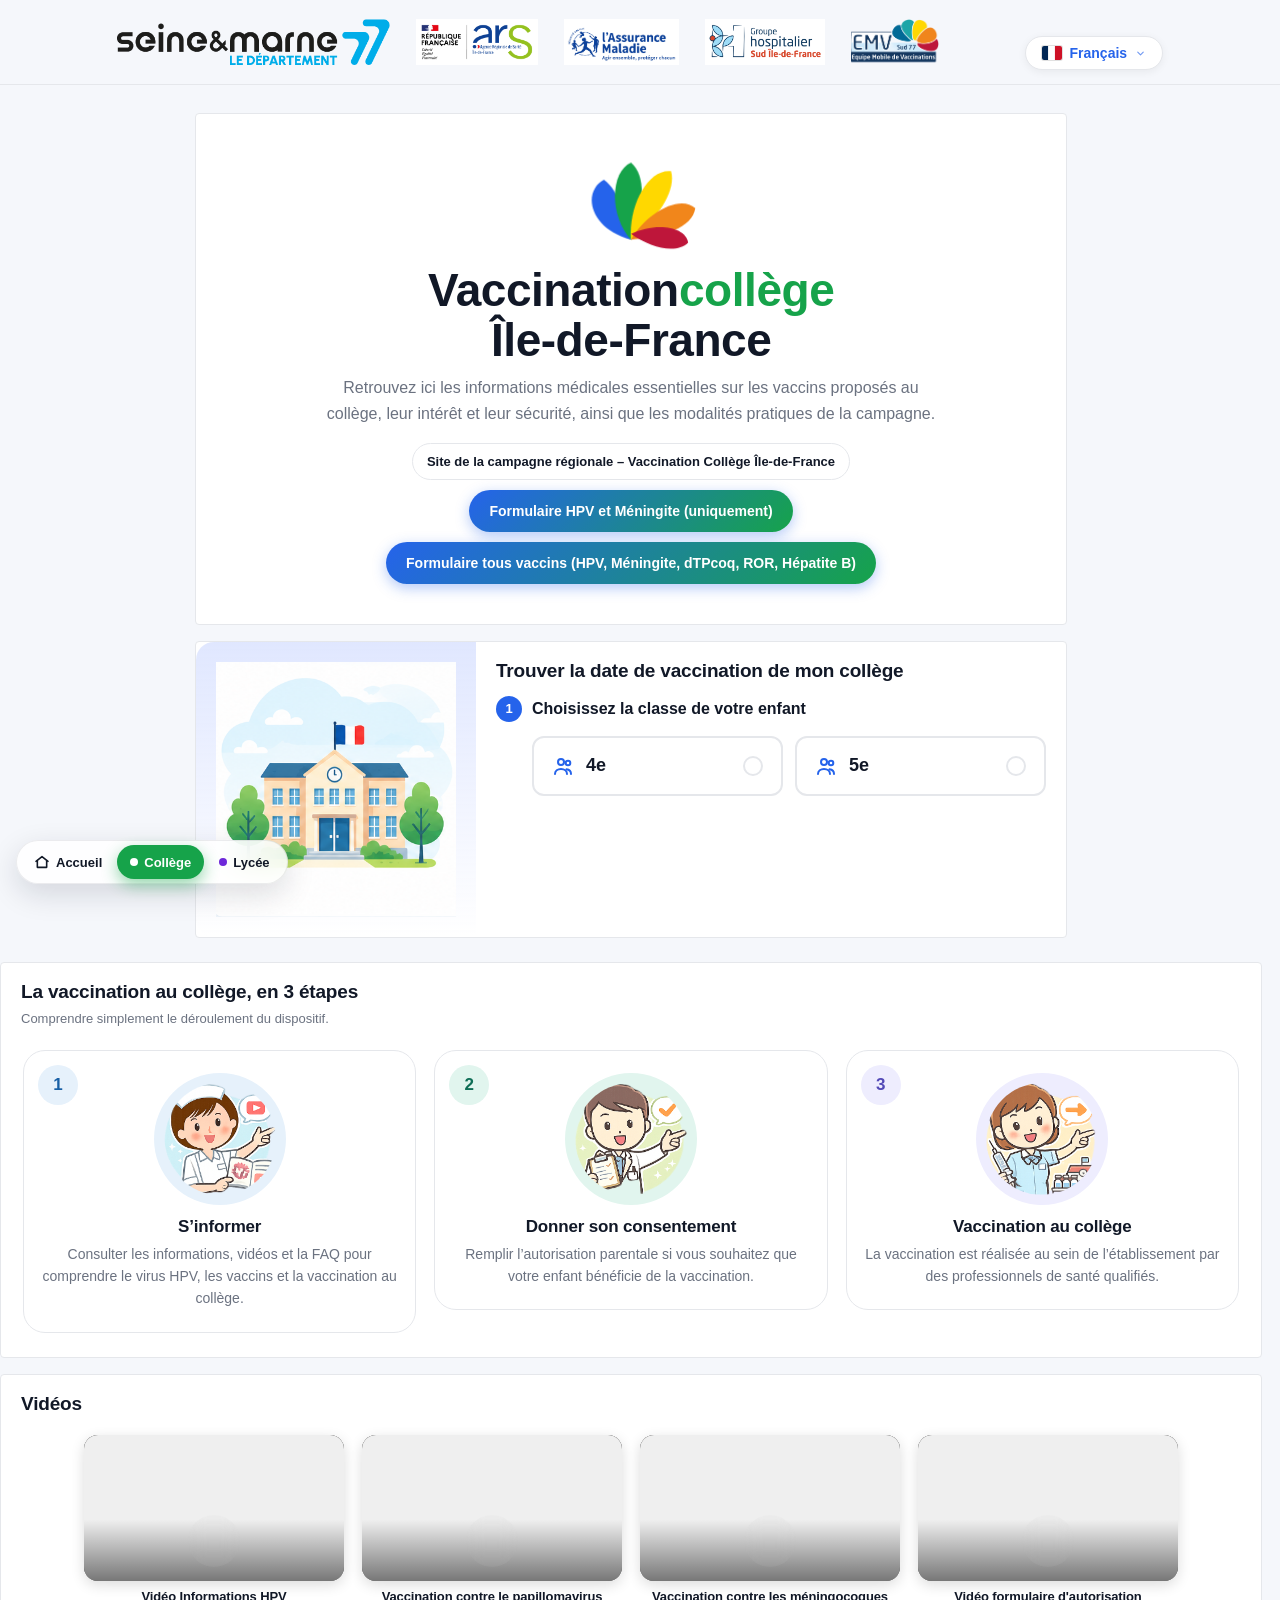
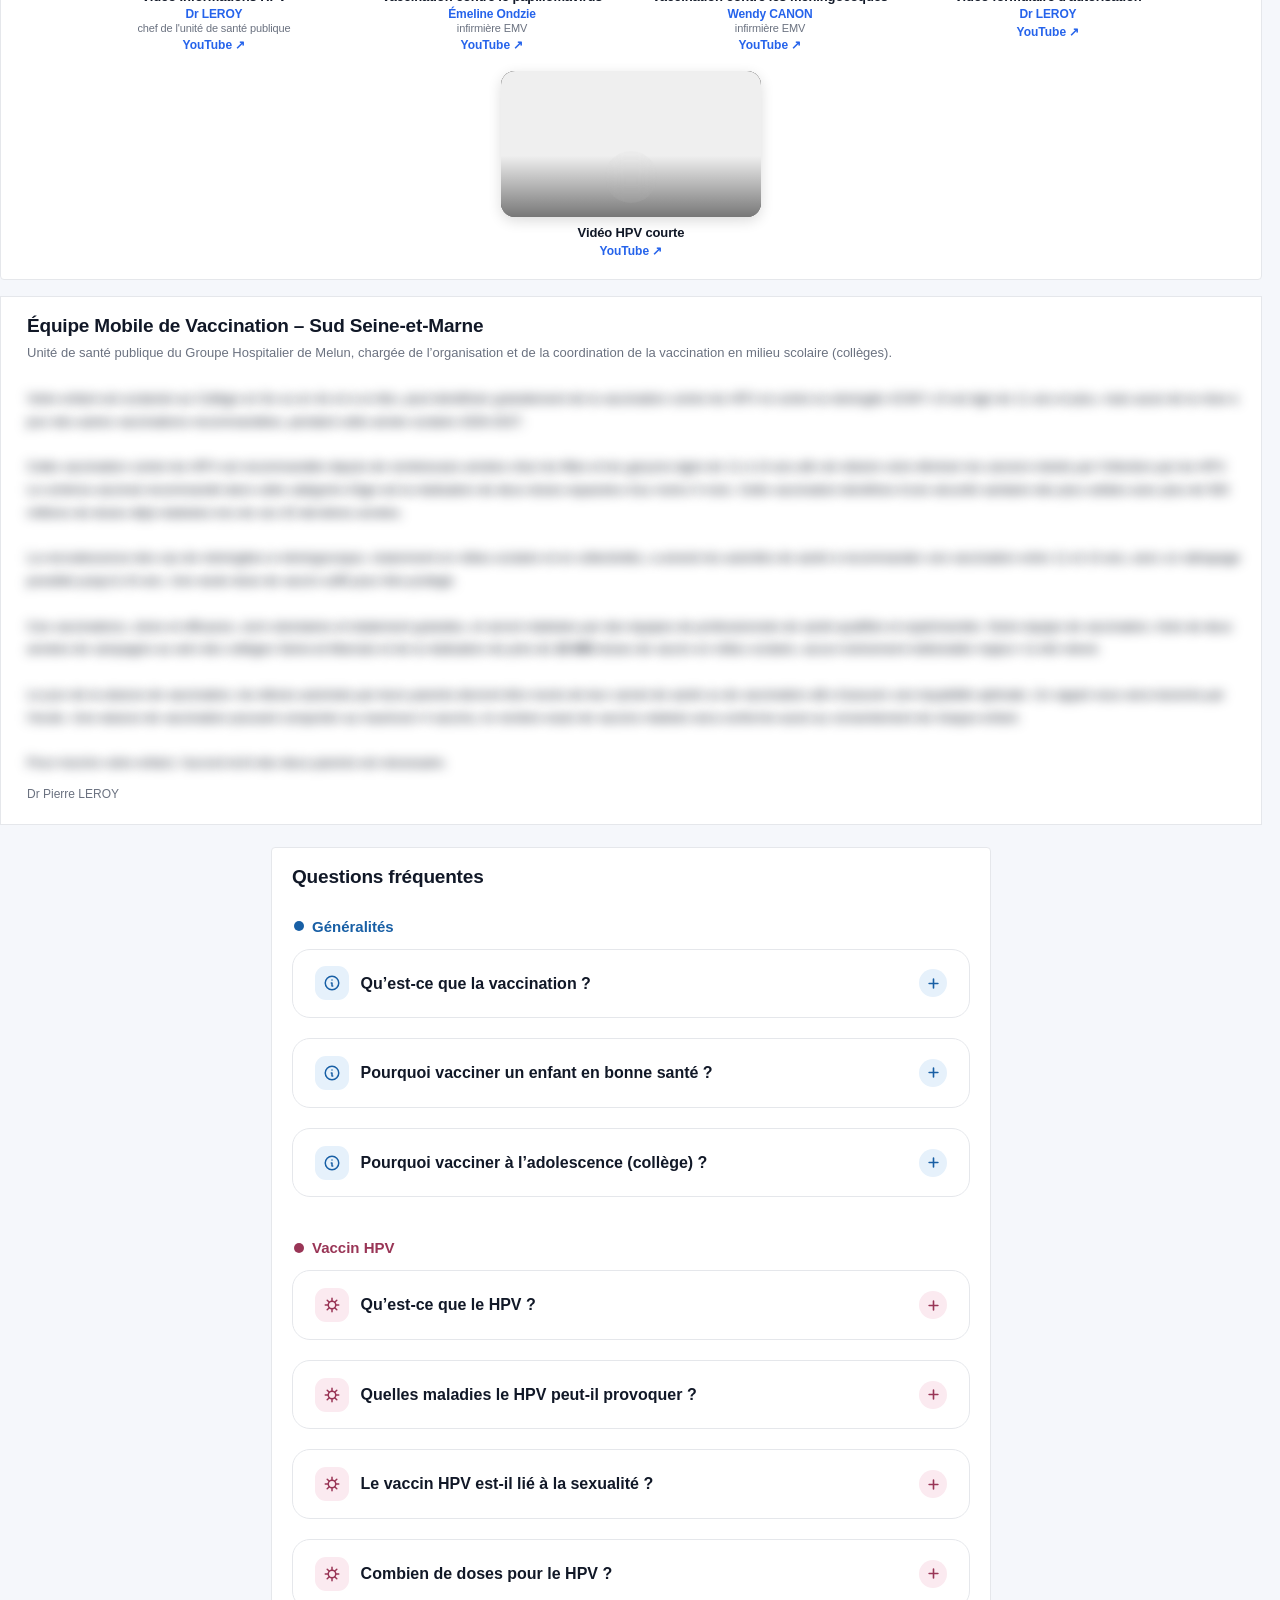
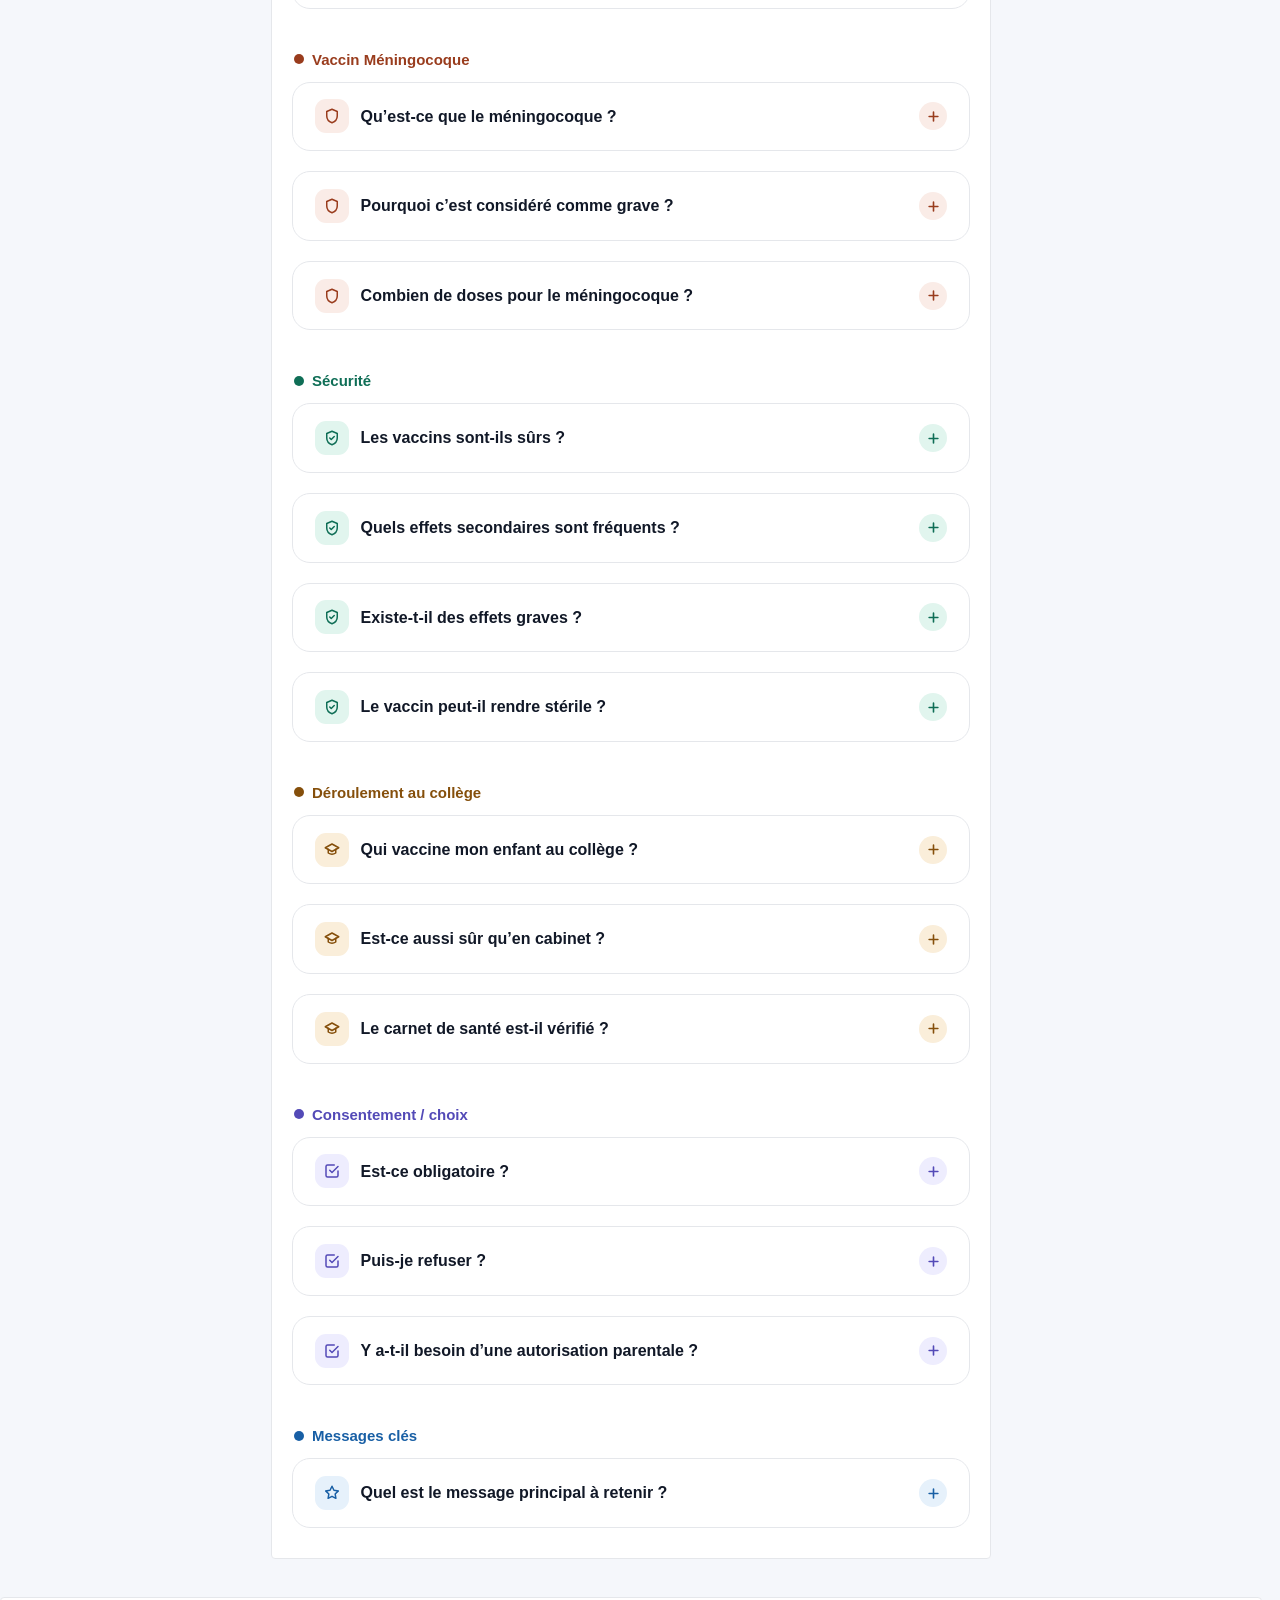
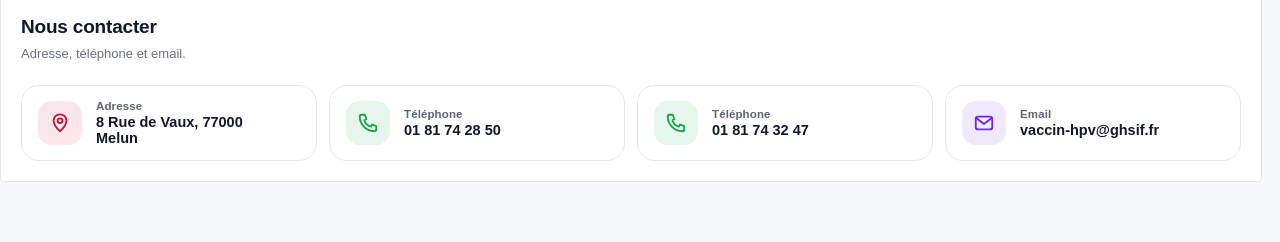
==== commit 8d226c7d: "maj" ====
--- a/college/index.html
+++ b/college/index.html
@@ -649,6 +649,8 @@
 </style>
         <link href="../../Documents/Pinegrow%20Projects/Tailwind-CSS-20260203-211032/tailwind_theme/tailwind.css" rel="stylesheet" type="text/css">
     <link rel="stylesheet" href="../css/contact.css?v=20261004-2">
+<link rel="stylesheet" href="../css/effets.css?v=20261004-1">
+<script src="../js/effets.js?v=20261004-1" data-accent="college" defer></script>
 </head>
     <body>
         <div id="scrollProgress"></div>
@@ -2023,6 +2025,7 @@
 
       const acc = document.createElement('div');
       acc.className = 'acc';
+      acc.setAttribute('data-section', it.section || 'general');
       if(q) acc.classList.add('searchHit');
 
       const h3 = document.createElement('h3');
--- a/css/effets.css
+++ b/css/effets.css
@@ -0,0 +1,87 @@
+/* =====================================================================
+   EFFETS VISUELS — étapes, FAQ en couleurs, message du médecin
+   Partagé par college/index.html et lycee/index.html.
+   Ne modifie aucun texte : seulement la présentation.
+   ===================================================================== */
+
+/* ---------- 1. ÉTAPES : trois cartes avec les illustrations du site ---------- */
+#stepsContainer.stepsContainer{display:grid !important;grid-template-columns:repeat(3,minmax(0,1fr));gap:18px;align-items:start;padding:6px 2px 4px}
+#stepsContainer.stepsContainer::before,#stepsContainer.stepsContainer::after{display:none !important}
+@media (max-width:860px){#stepsContainer.stepsContainer{grid-template-columns:1fr}}
+#stepsContainer .stepItem{--sc:#185FA5;--sb:#E6F1FB;
+  position:relative;display:flex !important;flex-direction:column;align-items:center;text-align:center;gap:10px !important;
+  padding:22px 18px 22px !important;border-radius:22px !important;border:1px solid var(--border) !important;background:var(--card) !important;
+  opacity:1 !important;filter:none !important;animation:none !important;overflow:hidden;cursor:pointer;
+  transition:transform .45s cubic-bezier(.2,.9,.25,1.3),border-color .3s ease,box-shadow .4s ease !important}
+#stepsContainer .stepItem:nth-child(2){--sc:#0F6E56;--sb:#E1F5EE}
+#stepsContainer .stepItem:nth-child(3){--sc:#534AB7;--sb:#EEEDFE}
+#stepsContainer .stepItem::before{content:"";position:absolute;inset:0;z-index:0;pointer-events:none;opacity:0;transition:opacity .4s ease;
+  background:radial-gradient(420px circle at var(--mx,50%) var(--my,0%),var(--sb),transparent 60%)}
+#stepsContainer .stepItem::after{content:"";position:absolute;left:0;right:0;bottom:0;height:5px;background:var(--sc);transform:scaleX(0);transform-origin:left;transition:transform .6s cubic-bezier(.2,.9,.25,1)}
+#stepsContainer .stepItem > *{position:relative;z-index:1}
+#stepsContainer .stepItem:hover,#stepsContainer .stepItem[aria-expanded="true"]{transform:translateY(-8px);border-color:var(--sc) !important;box-shadow:0 26px 44px -26px var(--sc) !important;background:var(--card) !important}
+#stepsContainer .stepItem:hover::before,#stepsContainer .stepItem[aria-expanded="true"]::before{opacity:1}
+#stepsContainer .stepItem:hover::after,#stepsContainer .stepItem[aria-expanded="true"]::after{transform:scaleX(1)}
+#stepsContainer .stepIllustration{width:132px !important;height:132px !important;min-width:0 !important;max-width:none !important;object-fit:contain;
+  border-radius:50%;background:var(--sb);padding:10px;transition:transform .6s cubic-bezier(.2,.9,.25,1.4)}
+#stepsContainer .stepItem:hover .stepIllustration,#stepsContainer .stepItem[aria-expanded="true"] .stepIllustration{transform:scale(1.07) rotate(-4deg)}
+#stepsContainer .stepNumber{position:absolute !important;top:14px;left:14px;width:40px !important;height:40px !important;background:var(--sb) !important;color:var(--sc) !important;
+  font-size:17px;transition:transform .5s cubic-bezier(.2,.9,.25,1.6),background .3s ease,color .3s ease}
+#stepsContainer .stepItem:hover .stepNumber,#stepsContainer .stepItem[aria-expanded="true"] .stepNumber{background:var(--sc) !important;color:#fff !important;transform:scale(1.12) rotate(-10deg)}
+#stepsContainer .stepTextWrap{width:100%}
+#stepsContainer .stepActions{border:0 !important;background:none !important;box-shadow:none !important;padding:0 !important;margin:0 !important}
+#stepsContainer .stepTitle{font-size:17px !important;color:var(--text);margin:2px 0 6px}
+#stepsContainer .stepText{font-size:14px !important;color:var(--muted)}
+/* Menu de boutons de chaque étape : mêmes couleurs et mêmes effets que l'étape */
+#stepsContainer .stepActions .resourceGroup{flex-direction:column;align-items:stretch;gap:10px;padding-top:14px}
+#stepsContainer .stepActions .btn{position:relative;overflow:hidden;justify-content:center;text-align:center;white-space:normal;
+  background:var(--sb) !important;color:var(--sc) !important;border:1px solid var(--sc) !important;border-radius:999px;padding:11px 16px;
+  transition:transform .4s cubic-bezier(.2,.9,.25,1.4),background .3s ease,color .3s ease,box-shadow .35s ease !important;
+  animation:fxBtnIn .5s cubic-bezier(.2,.9,.25,1.2) both}
+#stepsContainer .stepActions .btn:nth-child(2){animation-delay:.08s}
+#stepsContainer .stepActions .btn:nth-child(3){animation-delay:.16s}
+#stepsContainer .stepActions .btn:nth-child(4){animation-delay:.24s}
+#stepsContainer .stepActions .btn:hover{background:var(--sc) !important;color:#fff !important;transform:translateY(-3px) scale(1.02);box-shadow:0 14px 26px -16px var(--sc) !important}
+@keyframes fxBtnIn{from{opacity:0;transform:translateY(14px) scale(.96)}to{opacity:1;transform:none}}
+
+/* ---------- 2. FAQ : une couleur et une icône par rubrique ---------- */
+.acc{--qc:#185FA5;--qb:#E6F1FB}
+.acc[data-section="hpv"]{--qc:#993556;--qb:#FBEAF0}
+.acc[data-section="meningococcal"]{--qc:#993C1D;--qb:#FAECE7}
+.acc[data-section="safety"]{--qc:#0F6E56;--qb:#E1F5EE}
+.acc[data-section="school_process"]{--qc:#854F0B;--qb:#FAEEDA}
+.acc[data-section="consent"]{--qc:#534AB7;--qb:#EEEDFE}
+.acc[data-section="other"]{--qc:#5F5E5A;--qb:#F1EFE8}
+.acc[data-section="key_messages"]{--qc:#185FA5;--qb:#E6F1FB}
+.faqSectionHead[data-section]{display:flex;align-items:center;gap:8px;color:var(--qc) !important}
+.faqSectionHead[data-section]::before{content:"";width:10px;height:10px;border-radius:50%;background:var(--qc)}
+#faqList .acc{position:relative;background:var(--card) !important;border:1px solid var(--border) !important;border-radius:18px !important;
+  transition:transform .35s cubic-bezier(.2,.9,.25,1.3),border-color .3s ease,box-shadow .35s ease !important}
+#faqList .acc:hover{transform:translateX(5px);border-color:var(--qc) !important}
+#faqList .acc.ouverte{border-color:var(--qc) !important;box-shadow:0 0 0 1px var(--qc) inset,0 18px 36px -26px var(--qc) !important}
+#faqList .acc button > span:not(.fxIco):not(.signe){flex:1 1 auto;min-width:0}
+#faqList .acc .corps .faqAns{margin:0 18px 0 64px !important;padding:0;transition:padding .45s ease,opacity .35s ease;opacity:0}
+#faqList .acc.ouverte .corps .faqAns{padding-bottom:16px;opacity:1}
+@media (max-width:560px){#faqList .acc .corps .faqAns{margin:0 16px 0 16px !important}}
+#faqList .acc .fxIco{flex:0 0 34px;width:34px;height:34px;border-radius:11px;display:grid;place-items:center;background:var(--qb);color:var(--qc);
+  transition:transform .45s cubic-bezier(.2,.9,.25,1.6),background .3s ease,color .3s ease}
+#faqList .acc .fxIco svg{width:18px;height:18px}
+#faqList .acc:hover .fxIco,#faqList .acc.ouverte .fxIco{background:var(--qc);color:#fff;transform:rotate(-10deg) scale(1.06)}
+#faqList .acc .signe{background:var(--qb) !important;color:var(--qc) !important}
+#faqList .acc.ouverte .signe{background:var(--qc) !important;color:#fff !important}
+#faqList .acc .fxRip{position:absolute;border-radius:50%;background:var(--qb);transform:scale(0);opacity:.9;pointer-events:none;z-index:0;animation:fxRip .7s ease-out forwards}
+#faqList .acc h3,#faqList .acc .corps{position:relative;z-index:1}
+@keyframes fxRip{to{transform:scale(1);opacity:0}}
+
+/* ---------- 3. MESSAGE DU MÉDECIN : apparition en avance sur la lecture ---------- */
+#introBody .fadeWord{color:var(--text) !important;font-weight:inherit !important;display:inline-block;white-space:pre-wrap;
+  transition:opacity .45s ease,transform .55s cubic-bezier(.2,.9,.25,1.3),filter .45s ease,color .6s ease}
+#introBody .fadeWord.fxH{opacity:0;transform:translateY(16px) rotate(-5deg);filter:blur(6px)}
+#introBody .fadeWord.counterNum{font-weight:800 !important}
+#introBody::before{display:none !important}
+
+@media (prefers-reduced-motion: reduce){
+  #stepsContainer .stepItem,#stepsContainer .stepIllustration,#stepsContainer .stepNumber,#faqList .acc,#faqList .acc .fxIco,#introBody .fadeWord{transition:none !important}
+  #introBody .fadeWord.fxH{opacity:1;transform:none;filter:none}
+  #stepsContainer .stepActions .btn{animation:none}
+}
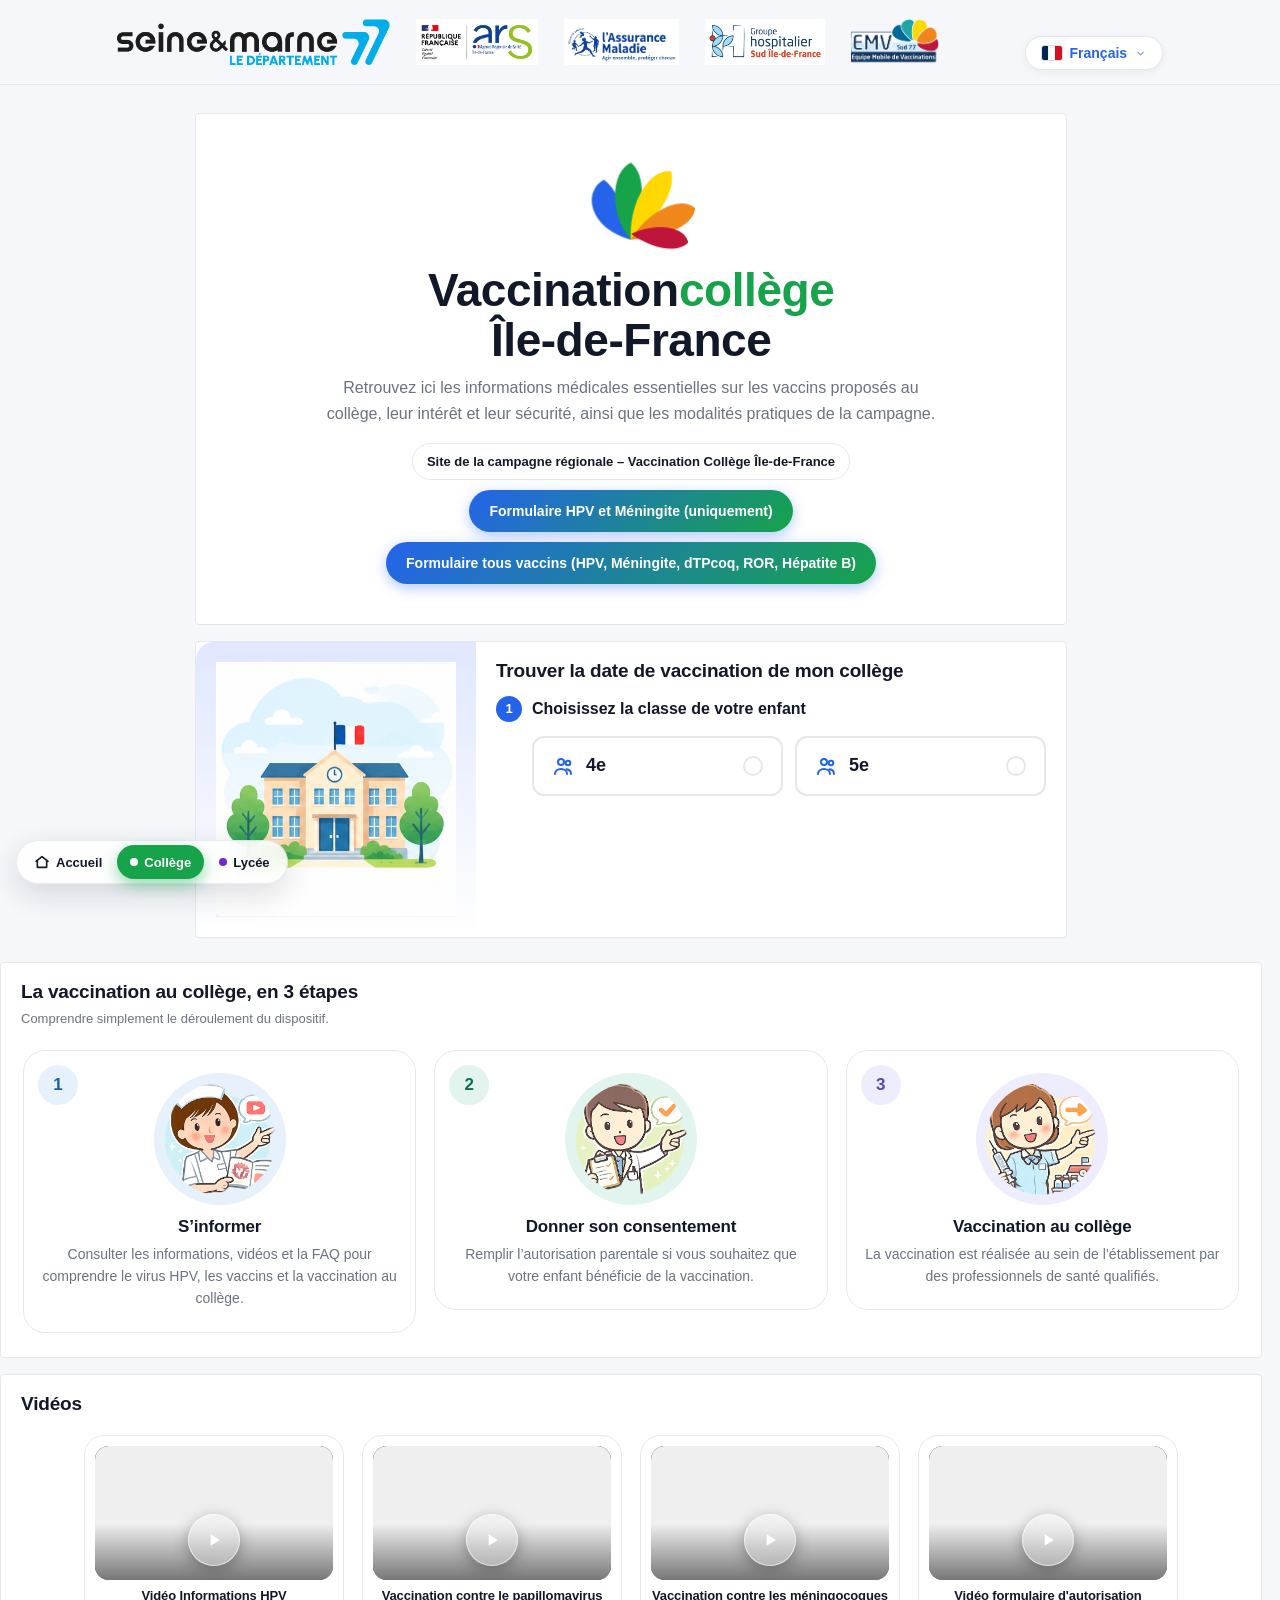
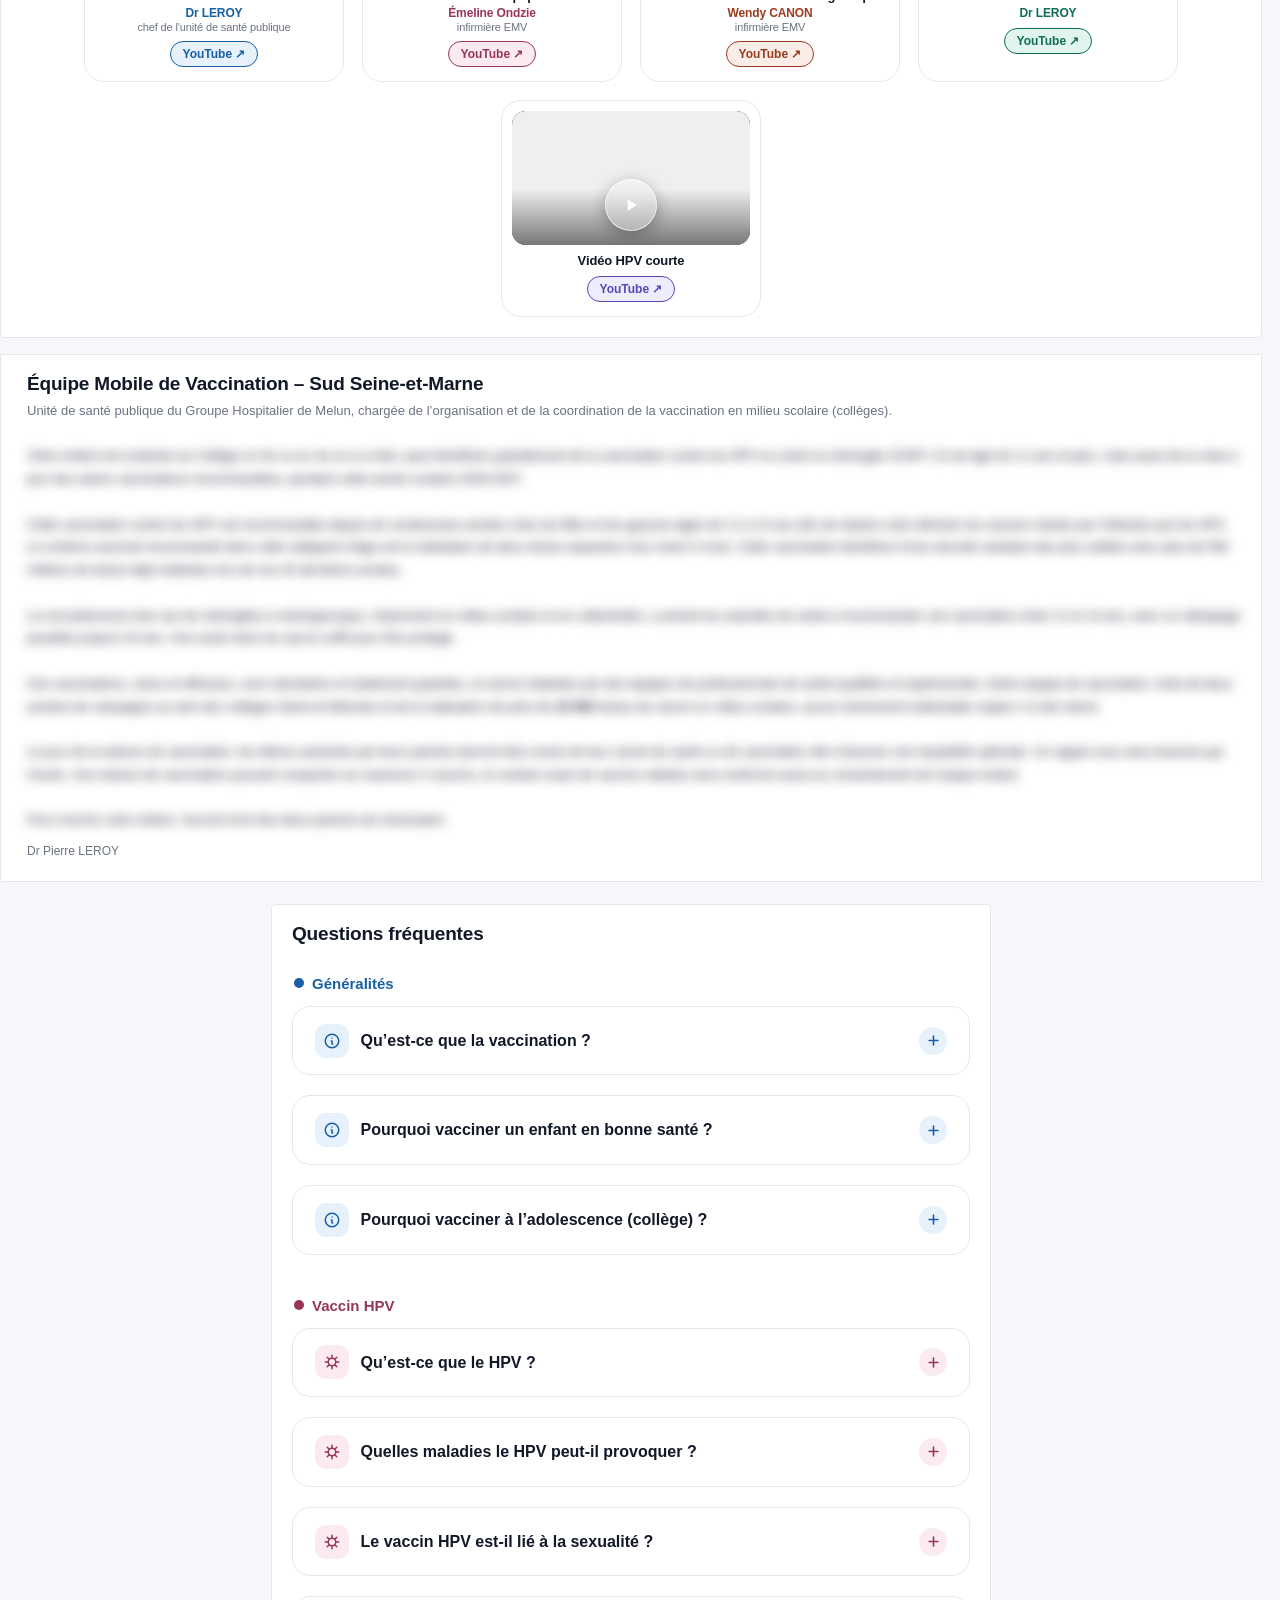
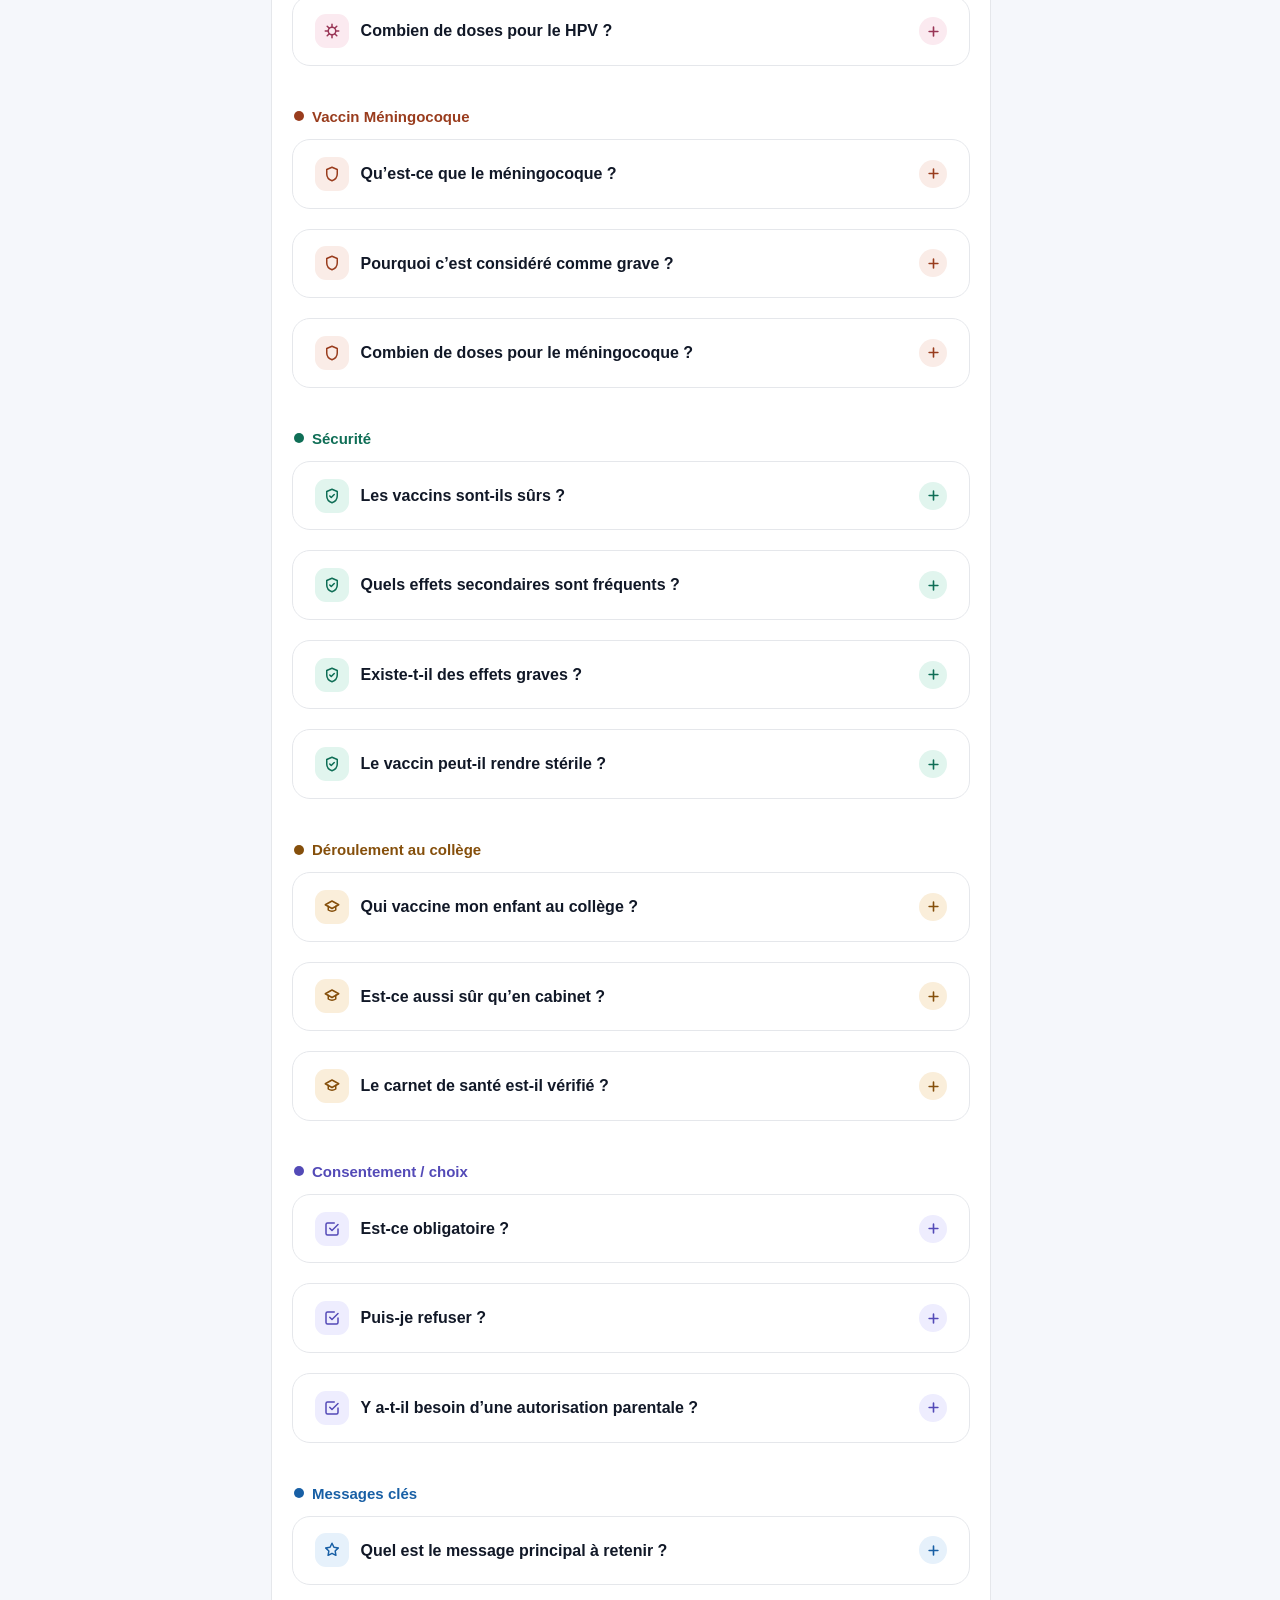
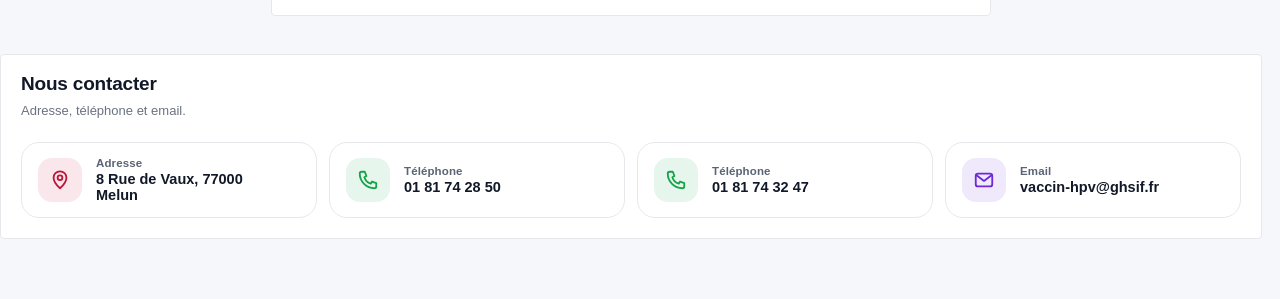
==== commit 0f5b81b8: "maj" ====
--- a/college/index.html
+++ b/college/index.html
@@ -649,8 +649,8 @@
 </style>
         <link href="../../Documents/Pinegrow%20Projects/Tailwind-CSS-20260203-211032/tailwind_theme/tailwind.css" rel="stylesheet" type="text/css">
     <link rel="stylesheet" href="../css/contact.css?v=20261004-2">
-<link rel="stylesheet" href="../css/effets.css?v=20261004-1">
-<script src="../js/effets.js?v=20261004-1" data-accent="college" defer></script>
+<link rel="stylesheet" href="../css/effets.css?v=20261004-4">
+<script src="../js/effets.js?v=20261004-4" data-accent="college" defer></script>
 </head>
     <body>
         <div id="scrollProgress"></div>
--- a/css/effets.css
+++ b/css/effets.css
@@ -85,3 +85,61 @@
   #introBody .fadeWord.fxH{opacity:1;transform:none;filter:none}
   #stepsContainer .stepActions .btn{animation:none}
 }
+
+/* ---------- 4. APPARITION DES SECTIONS : plus rapide ---------- */
+.reveal{transform:translateY(10px) !important;transition:opacity .3s ease,transform .35s cubic-bezier(.2,.8,.2,1) !important;transition-delay:0s !important}
+.reveal.visible{transform:none !important}
+
+/* ---------- 5. VIDÉOS : couleurs, zoom léger, effets au survol et au toucher ---------- */
+#videoGrid .videoCard{--vc:#185FA5;--vb:#E6F1FB;position:relative;padding:10px 10px 14px;border-radius:20px;border:1px solid var(--border);background:var(--card);
+  transition:transform .45s cubic-bezier(.2,.9,.25,1.3),border-color .3s ease,box-shadow .4s ease}
+#videoGrid .videoCard:nth-child(5n+2){--vc:#993556;--vb:#FBEAF0}
+#videoGrid .videoCard:nth-child(5n+3){--vc:#993C1D;--vb:#FAECE7}
+#videoGrid .videoCard:nth-child(5n+4){--vc:#0F6E56;--vb:#E1F5EE}
+#videoGrid .videoCard:nth-child(5n+5){--vc:#534AB7;--vb:#EEEDFE}
+#videoGrid .videoCard::before{content:"";position:absolute;inset:0;border-radius:inherit;pointer-events:none;opacity:0;transition:opacity .4s ease;
+  background:radial-gradient(320px circle at var(--mx,50%) var(--my,30%),var(--vb),transparent 65%)}
+#videoGrid .videoCard > *{position:relative}
+#videoGrid .videoCard:hover,#videoGrid .videoCard.fxTouch{transform:translateY(-8px);border-color:var(--vc);box-shadow:0 26px 44px -26px var(--vc)}
+#videoGrid .videoCard:hover::before,#videoGrid .videoCard.fxTouch::before{opacity:1}
+#videoGrid .videoFrame{border-radius:14px;box-shadow:none;outline:2px solid transparent;outline-offset:2px;transition:outline-color .3s ease}
+#videoGrid .videoCard:hover .videoFrame,#videoGrid .videoCard.fxTouch .videoFrame{outline-color:var(--vc)}
+#videoGrid .videoThumb{transition:transform .7s cubic-bezier(.2,.8,.2,1)}
+#videoGrid .videoCard:hover .videoThumb,#videoGrid .videoCard.fxTouch .videoThumb{transform:scale(1.08)}
+#videoGrid .videoThumb::after{content:"";position:absolute;inset:0;background:var(--vc);opacity:0;mix-blend-mode:multiply;transition:opacity .4s ease;pointer-events:none}
+#videoGrid .videoCard:hover .videoThumb::after,#videoGrid .videoCard.fxTouch .videoThumb::after{opacity:.22}
+#videoGrid .playGlass{transition:transform .5s cubic-bezier(.2,.9,.25,1.6),background .3s ease,border-color .3s ease !important}
+#videoGrid .videoCard:hover .playGlass,#videoGrid .videoCard.fxTouch .playGlass{background:var(--vc) !important;border-color:#fff !important;transform:scale(1.18) !important}
+#videoGrid .playGlass::after{content:"";position:absolute;inset:-6px;border-radius:50%;border:2px solid #fff;opacity:0;pointer-events:none}
+#videoGrid .videoCard:hover .playGlass::after,#videoGrid .videoCard.fxTouch .playGlass::after{animation:fxRing 1.4s ease-out infinite}
+@keyframes fxRing{0%{opacity:.8;transform:scale(.85)}100%{opacity:0;transform:scale(1.55)}}
+#videoGrid .videoTitle{transition:color .3s ease}
+#videoGrid .videoCard:hover .videoTitle > div:first-child,#videoGrid .videoCard.fxTouch .videoTitle > div:first-child{color:var(--vc)}
+#videoGrid .videoPresenter{color:var(--vc) !important}
+#videoGrid .videoLink{color:var(--vc) !important;background:var(--vb);border:1px solid var(--vc);border-radius:999px;padding:5px 12px;margin-top:8px;
+  transition:transform .4s cubic-bezier(.2,.9,.25,1.4),background .3s ease,color .3s ease,box-shadow .35s ease}
+#videoGrid .videoLink:hover{background:var(--vc);color:#fff !important;transform:translateY(-2px) scale(1.04);box-shadow:0 12px 22px -14px var(--vc)}
+@media (prefers-reduced-motion: reduce){#videoGrid .videoCard,#videoGrid .videoThumb,#videoGrid .playGlass{transition:none !important}#videoGrid .playGlass::after{animation:none !important}}
+
+/* ---------- 6. VIDÉOS : grande fenêtre de lecture et badge « Déjà vue » ---------- */
+#videoGrid .fxBadge{position:absolute;z-index:3;top:8px;left:8px;display:inline-flex;align-items:center;gap:4px;padding:4px 9px;border-radius:999px;
+  font-size:11px;font-weight:800;background:rgba(255,255,255,.92);color:var(--vc);box-shadow:0 4px 12px rgba(0,0,0,.18);pointer-events:none;
+  animation:fxPopIn .45s cubic-bezier(.2,.9,.25,1.6)}
+#videoGrid .fxBadge svg{width:12px;height:12px}
+@keyframes fxPopIn{from{opacity:0;transform:scale(.6)}to{opacity:1;transform:none}}
+.fxLb{position:fixed;inset:0;z-index:2147483000;display:grid;place-items:center;padding:20px;
+  background:rgba(10,14,25,.55);backdrop-filter:blur(10px);-webkit-backdrop-filter:blur(10px);opacity:0;transition:opacity .3s ease}
+.fxLb.on{opacity:1}
+.fxLbBox{position:relative;width:min(960px,100%);border-radius:22px;overflow:hidden;background:#000;
+  box-shadow:0 0 0 3px var(--vc,#2563eb),0 40px 90px -30px rgba(0,0,0,.6);transform:scale(.88) translateY(20px);transition:transform .45s cubic-bezier(.2,.9,.25,1.25)}
+.fxLb.on .fxLbBox{transform:none}
+.fxLbBox.short{width:min(420px,100%,calc((100vh - 120px) * 9 / 16))}
+.fxLbFrame{position:relative;aspect-ratio:16/9}
+.fxLbBox.short .fxLbFrame{aspect-ratio:9/16}
+.fxLbFrame iframe{position:absolute;inset:0;width:100%;height:100%;border:0}
+.fxLbTitle{background:var(--vc,#2563eb);color:#fff;font-weight:800;font-size:14px;padding:12px 56px 12px 18px}
+.fxLbClose{position:absolute;top:6px;right:8px;width:38px;height:38px;border-radius:50%;border:0;background:rgba(255,255,255,.2);color:#fff;cursor:pointer;
+  display:grid;place-items:center;font-size:22px;line-height:1;transition:transform .35s cubic-bezier(.2,.9,.25,1.6),background .25s ease;z-index:2}
+.fxLbClose:hover{transform:rotate(90deg);background:rgba(255,255,255,.35)}
+html.fxNoScroll{overflow:hidden}
+@media (prefers-reduced-motion: reduce){.fxLb,.fxLbBox{transition:none}}
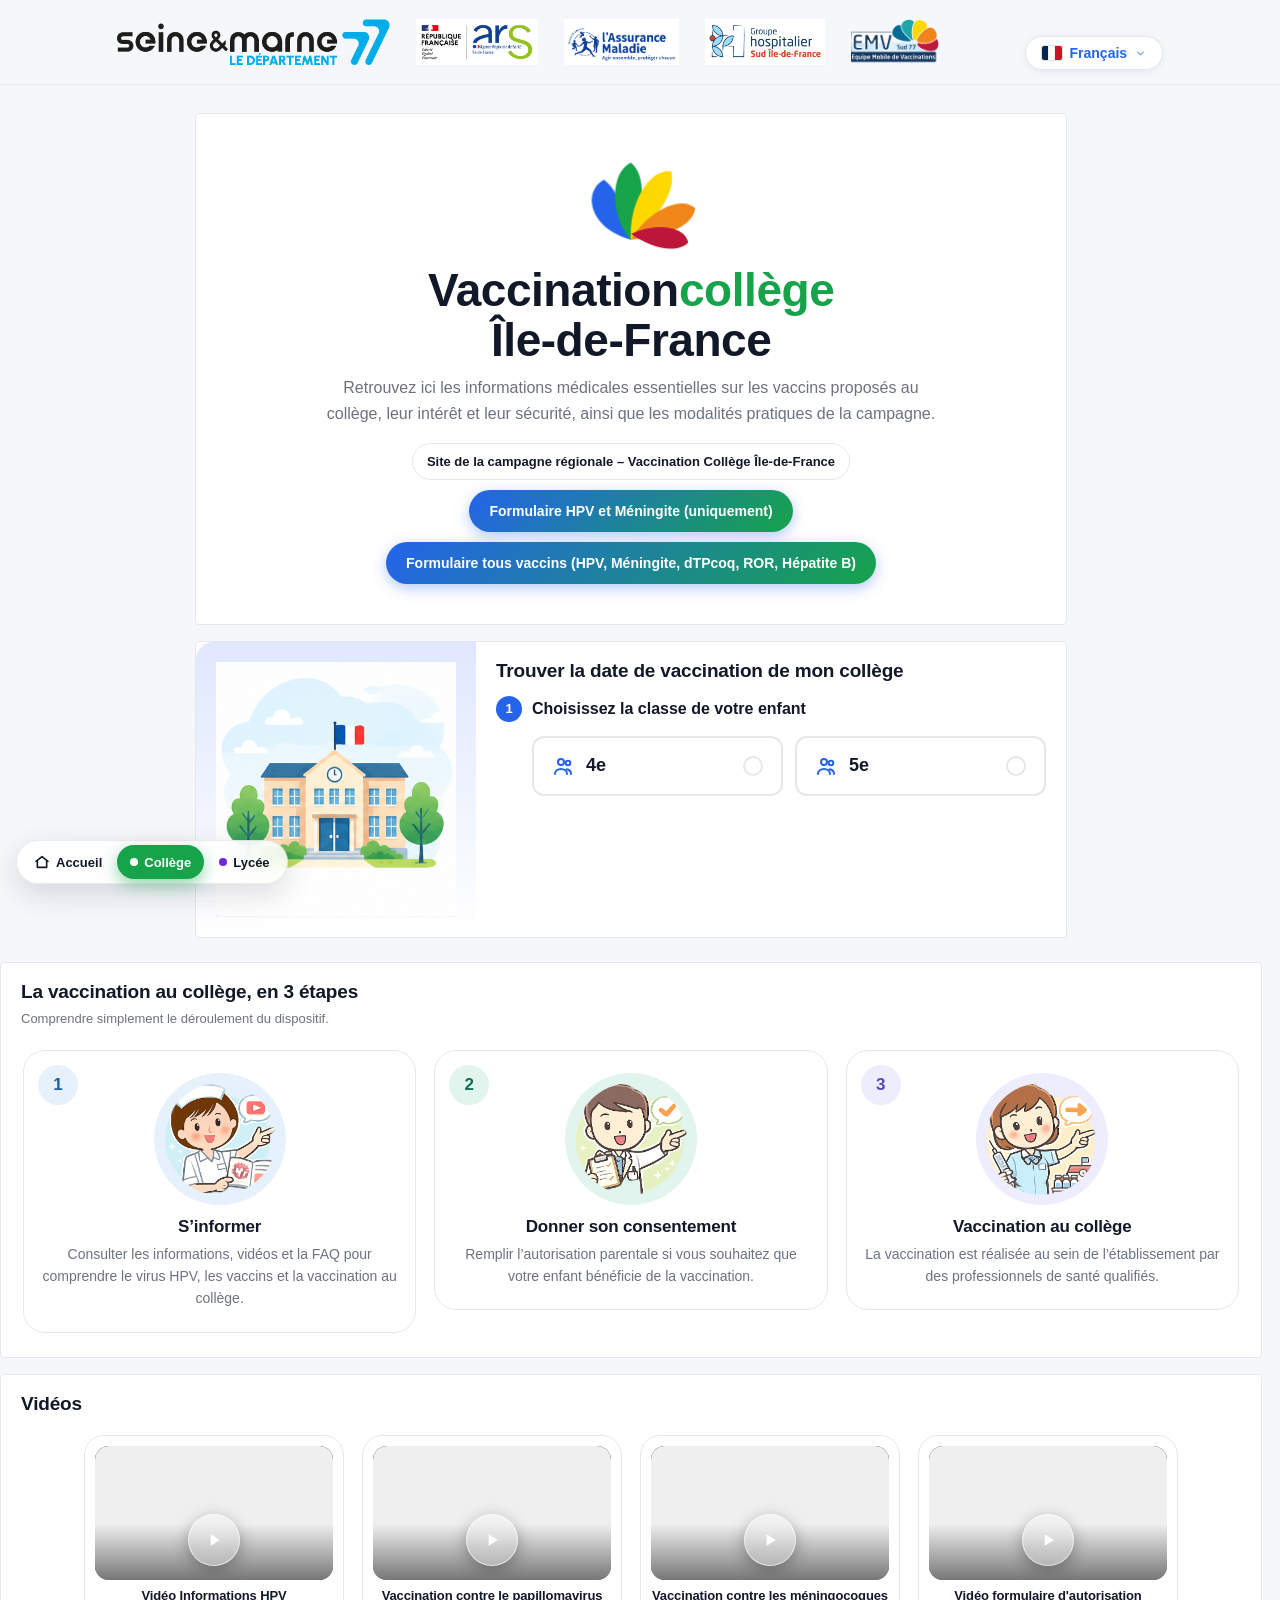
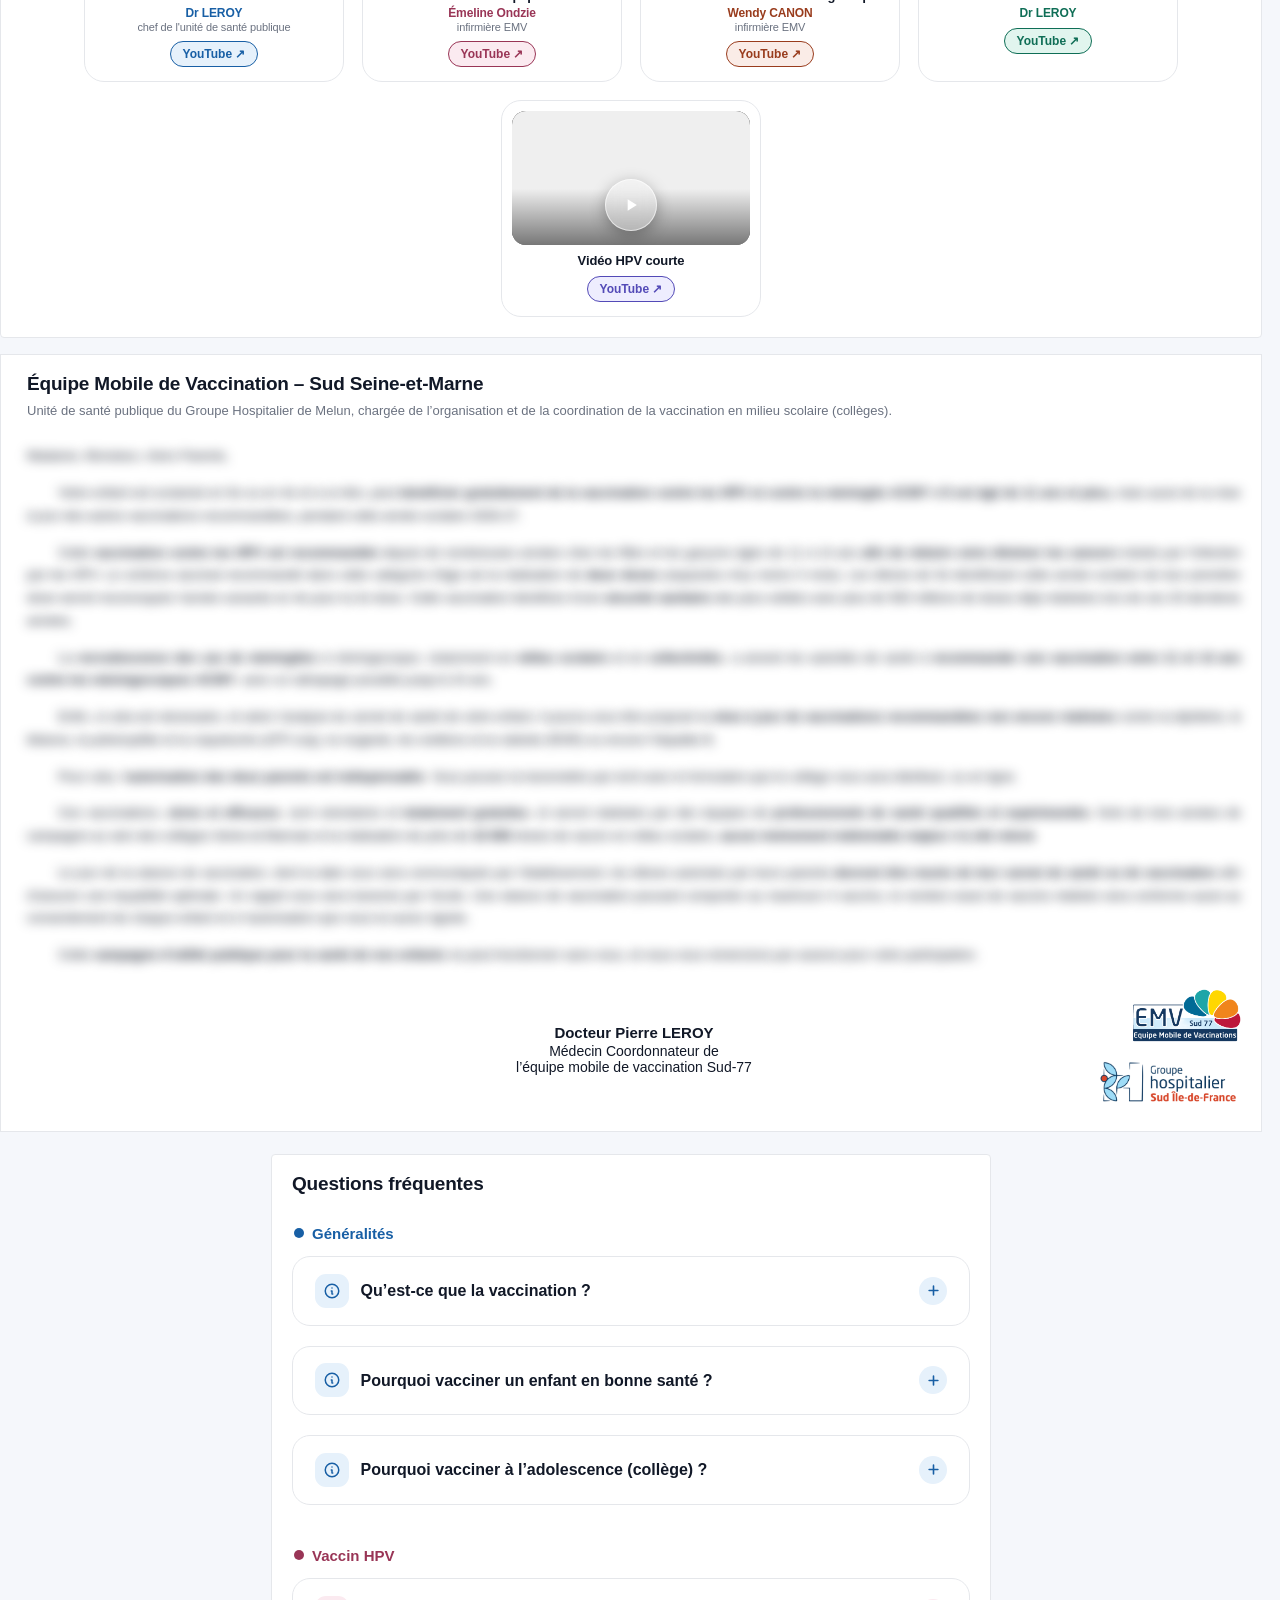
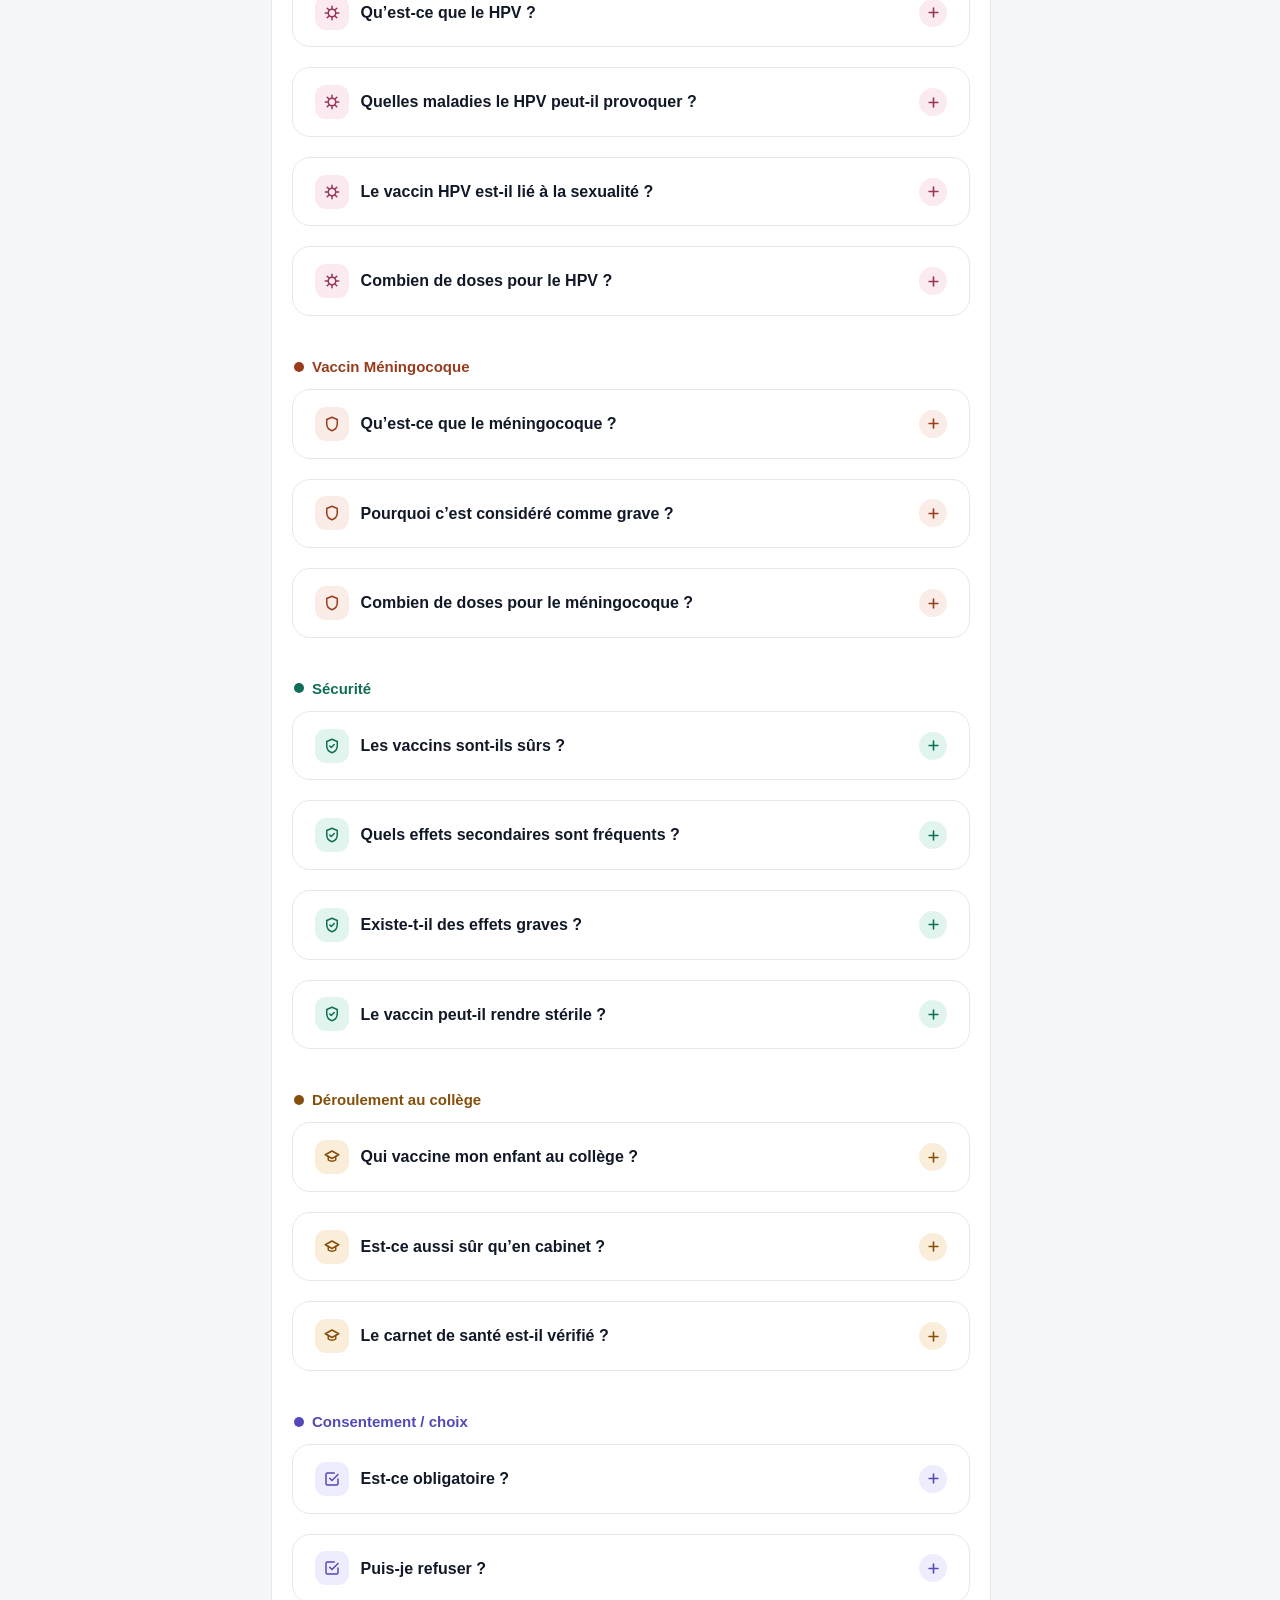
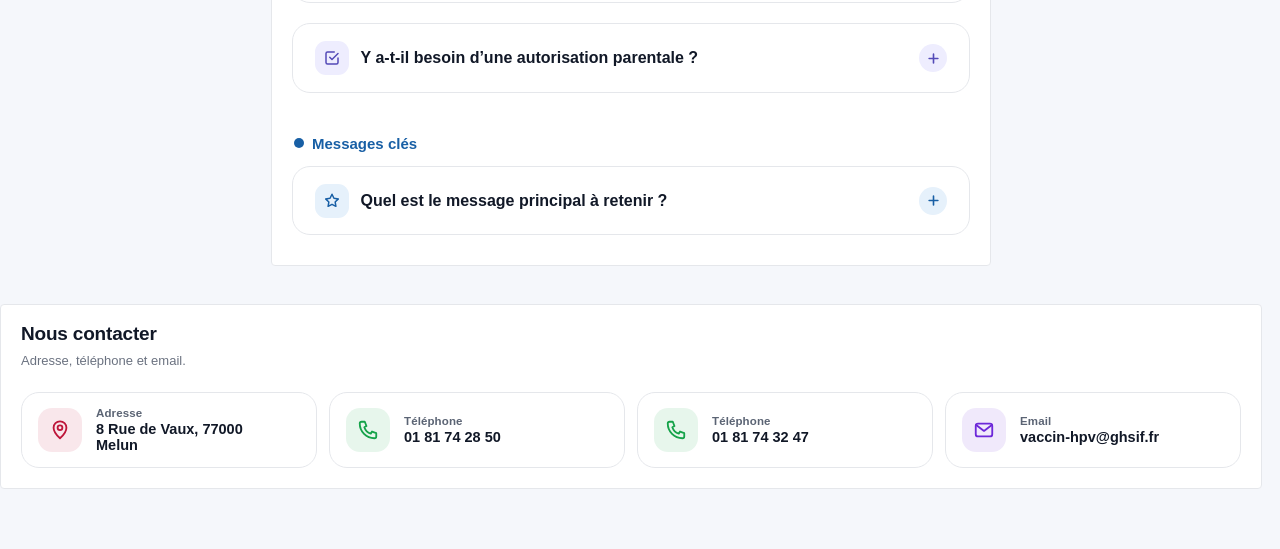
==== commit f86db202: "maj" ====
--- a/college/index.html
+++ b/college/index.html
@@ -649,8 +649,8 @@
 </style>
         <link href="../../Documents/Pinegrow%20Projects/Tailwind-CSS-20260203-211032/tailwind_theme/tailwind.css" rel="stylesheet" type="text/css">
     <link rel="stylesheet" href="../css/contact.css?v=20261004-2">
-<link rel="stylesheet" href="../css/effets.css?v=20261004-4">
-<script src="../js/effets.js?v=20261004-4" data-accent="college" defer></script>
+<link rel="stylesheet" href="../css/effets.css?v=20261006-1">
+<script src="../js/effets.js?v=20261006-1" data-accent="college" defer></script>
 </head>
     <body>
         <div id="scrollProgress"></div>
@@ -1582,47 +1582,54 @@
   // nombre le plus significatif du paragraphe pour l'animer comme un compteur,
   // sans jamais modifier le texte source affiché au repos.
   function buildAnimatedText(container, text){
+    // Lettre : un paragraphe par bloc séparé d'une ligne vide, passages entre ** ** en gras
     container.textContent = '';
-    container.classList.add('scrollReadText');
+    container.classList.add('scrollReadText', 'letterText');
     if(!text){ return; }
-
+    const plain = text.replace(/\*\*/g, '');
     const re = /\d[\d\s.,]*\d/g;
     let match, best = null;
-    while((match = re.exec(text))){
+    while((match = re.exec(plain))){
       const digits = match[0].replace(/\D/g, '');
       const value = parseInt(digits, 10);
       const looksLikeYear = digits.length === 4 && value >= 1900 && value <= 2100;
-      if(digits.length >= 3 && !looksLikeYear && (!best || digits.length > best.digits.length)){
-        best = { text: match[0], index: match.index, digits };
+      if(digits.length >= 3 && !looksLikeYear && !/^\d{4}-/.test(plain.slice(match.index, match.index + 6)) && (!best || digits.length > best.digits.length)){
+        best = { text: match[0], digits };
       }
     }
-
-    const appendWords = (str) => {
-      str.split(/(\s+)/).forEach(tok => {
-        if(tok === '') return;
-        if(/^\s+$/.test(tok)){
-          container.appendChild(document.createTextNode(tok));
-        } else {
+    let counterDone = false;
+    const paras = text.split(/\n\s*\n/);
+    paras.forEach((para, pi) => {
+      const p = document.createElement('p');
+      p.className = 'letterP' + (pi === 0 && para.trim().length < 70 && /[,،:：]\s*$/.test(para.trim()) ? ' letterGreet' : '');
+      let bold = false;
+      const addWords = (str) => {
+        str.split(/(\*\*|\s+)/).forEach(tok => {
+          if(!tok) return;
+          if(tok === '**'){ bold = !bold; return; }
+          if(/^\s+$/.test(tok)){ p.appendChild(document.createTextNode(' ')); return; }
           const span = document.createElement('span');
-          span.className = 'fadeWord';
+          span.className = 'fadeWord' + (bold ? ' b' : '');
           span.textContent = tok;
-          container.appendChild(span);
-        }
-      });
-    };
-
-    if(!best){ appendWords(text); return; }
-
-    appendWords(text.slice(0, best.index));
-
-    const counterSpan = document.createElement('span');
-    counterSpan.className = 'fadeWord counterNum';
-    counterSpan.dataset.target = best.digits;
-    counterSpan.dataset.original = best.text;
-    counterSpan.textContent = best.text; // toujours affiché tel quel par défaut, jamais bloqué à 0
-    container.appendChild(counterSpan);
-
-    appendWords(text.slice(best.index + best.text.length));
+          p.appendChild(span);
+        });
+      };
+      const idx = (!counterDone && best) ? para.indexOf(best.text) : -1;
+      if(idx > -1){
+        counterDone = true;
+        addWords(para.slice(0, idx));
+        const counterSpan = document.createElement('span');
+        counterSpan.className = 'fadeWord counterNum' + (bold ? ' b' : '');
+        counterSpan.dataset.target = best.digits;
+        counterSpan.dataset.original = best.text;
+        counterSpan.textContent = best.text;
+        p.appendChild(counterSpan);
+        addWords(para.slice(idx + best.text.length));
+      } else {
+        addWords(para);
+      }
+      container.appendChild(p);
+    });
   }
 
   function animateCounter(span){
@@ -1716,11 +1723,22 @@
       buildAnimatedText(body, t(introBlock.body, '') || t(introBlock.text, ''));
       root.appendChild(body);
 
-      const sig = (typeof introBlock.signature === 'string') ? introBlock.signature : t(introBlock.signature, '');
-      if(sig){
+      // Signature présentée comme sur la lettre papier : nom et fonction centrés, logos à droite
+      const sigName = t(introBlock.signature_name, '') || ((typeof introBlock.signature === 'string') ? introBlock.signature : t(introBlock.signature, ''));
+      if(sigName){
         const s = document.createElement('div');
-        s.className = 'note';
-        s.textContent = sig;
+        s.className = 'letterSign';
+        const who = document.createElement('div');
+        who.className = 'letterWho';
+        const nm = document.createElement('div'); nm.className = 'letterName'; nm.textContent = sigName;
+        const rl = document.createElement('div'); rl.className = 'letterRole'; rl.textContent = t(introBlock.signature_role, '');
+        who.appendChild(nm); who.appendChild(rl);
+        s.appendChild(document.createElement('div'));
+        s.appendChild(who);
+        const logos = document.createElement('div');
+        logos.className = 'letterLogos';
+        (introBlock.signature_logos || []).forEach(src => { const im = document.createElement('img'); im.src = src; im.alt = ''; logos.appendChild(im); });
+        s.appendChild(logos);
         root.appendChild(s);
       }
 
--- a/css/effets.css
+++ b/css/effets.css
@@ -143,3 +143,23 @@
 .fxLbClose:hover{transform:rotate(90deg);background:rgba(255,255,255,.35)}
 html.fxNoScroll{overflow:hidden}
 @media (prefers-reduced-motion: reduce){.fxLb,.fxLbBox{transition:none}}
+
+/* ---------- 7. MESSAGE PRÉSENTÉ COMME LA LETTRE PAPIER ---------- */
+#introBody .scrollReadText.letterText{white-space:normal !important;font-size:15px;line-height:1.75}
+#introBody .letterP{margin:0 0 14px;text-align:justify;text-indent:2.4em}
+#introBody .letterP.letterGreet{text-indent:0;text-align:start}
+#introBody .letterP .fadeWord{text-indent:0}
+#introBody .fadeWord.b{font-weight:800 !important}
+#introBody .letterSign{display:grid;grid-template-columns:1fr auto 1fr;align-items:center;gap:16px;margin-top:22px}
+#introBody .letterWho{text-align:center}
+#introBody .letterName{font-weight:800;font-size:15px;color:var(--text)}
+#introBody .letterRole{font-size:14px;color:var(--text);white-space:pre-line;margin-top:2px}
+#introBody .letterLogos{display:flex;flex-direction:column;align-items:flex-end;gap:10px}
+#introBody .letterLogos img{height:56px;width:auto;max-width:180px;object-fit:contain}
+@media (max-width:640px){
+  #introBody .letterP{text-indent:1.6em}
+  #introBody .letterSign{grid-template-columns:1fr;justify-items:center}
+  #introBody .letterSign > div:first-child{display:none}
+  #introBody .letterLogos{flex-direction:row;align-items:center;justify-content:center}
+  #introBody .letterLogos img{height:44px}
+}
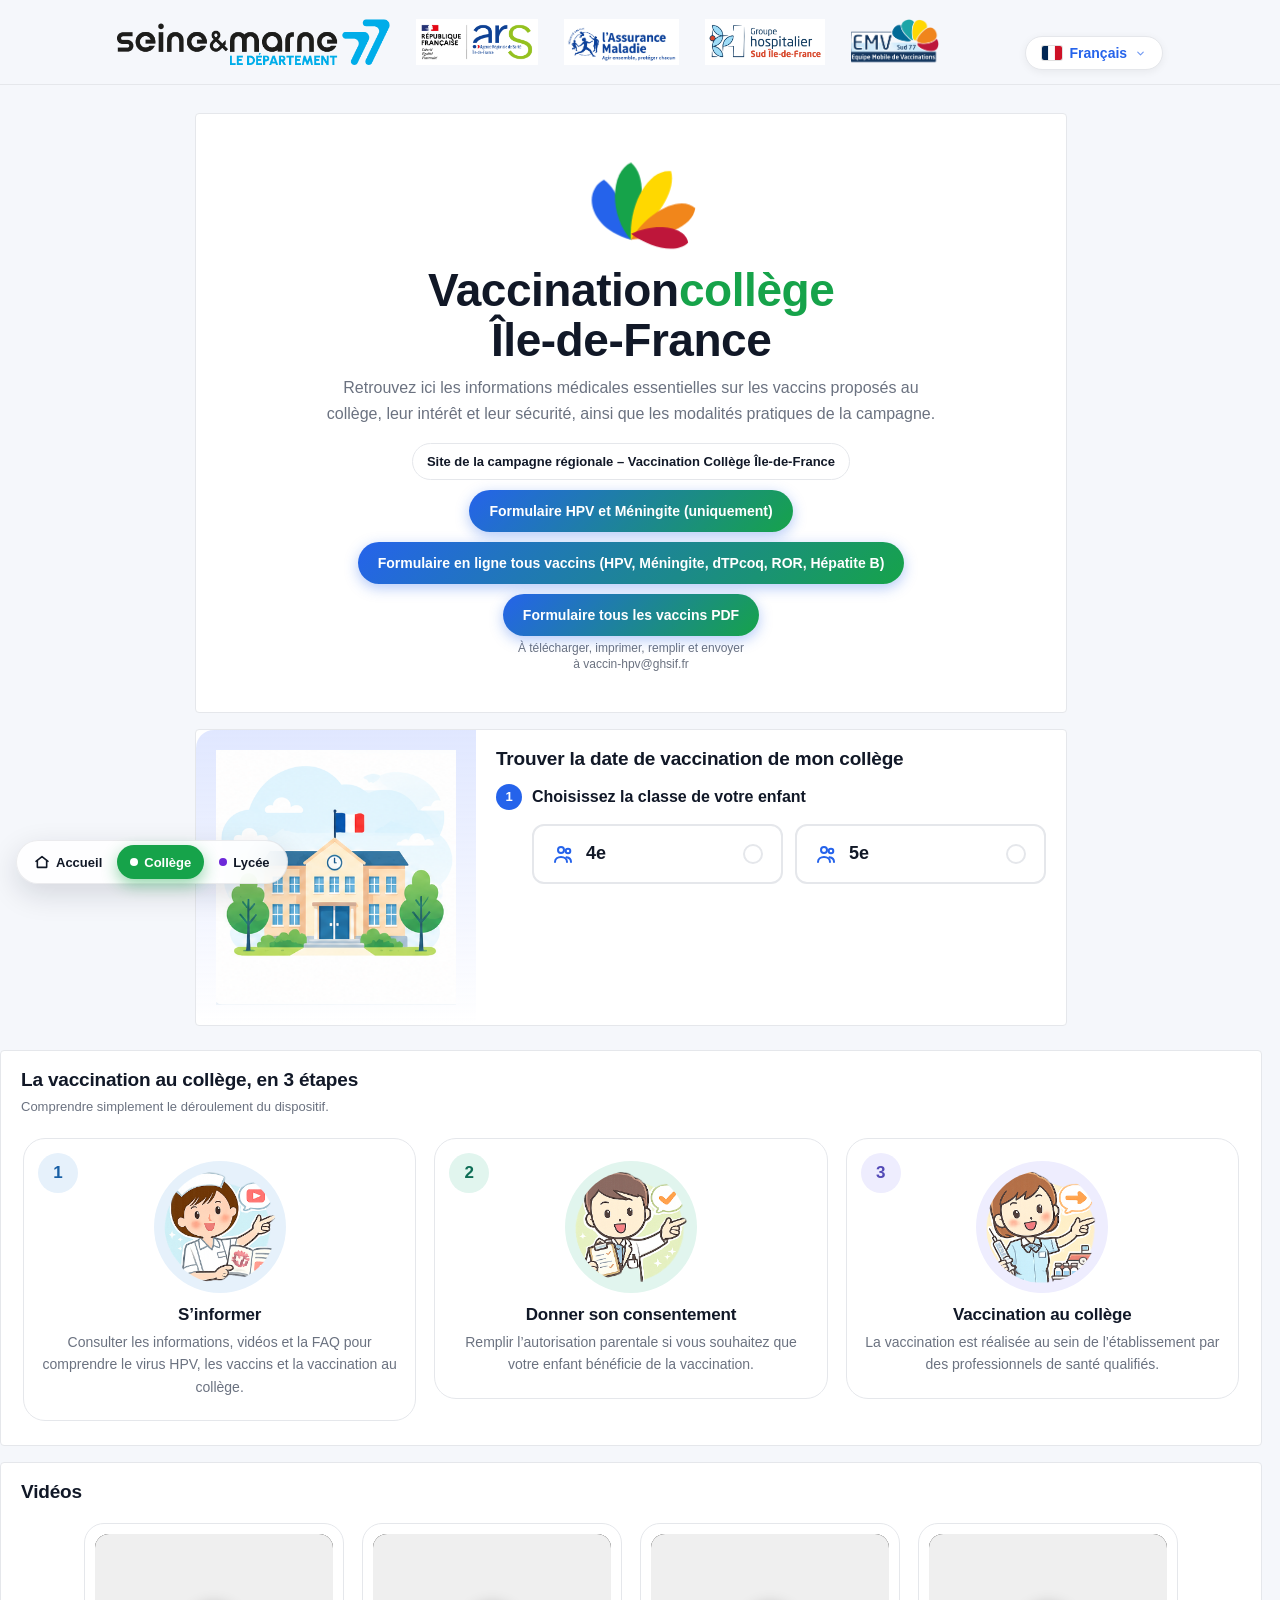
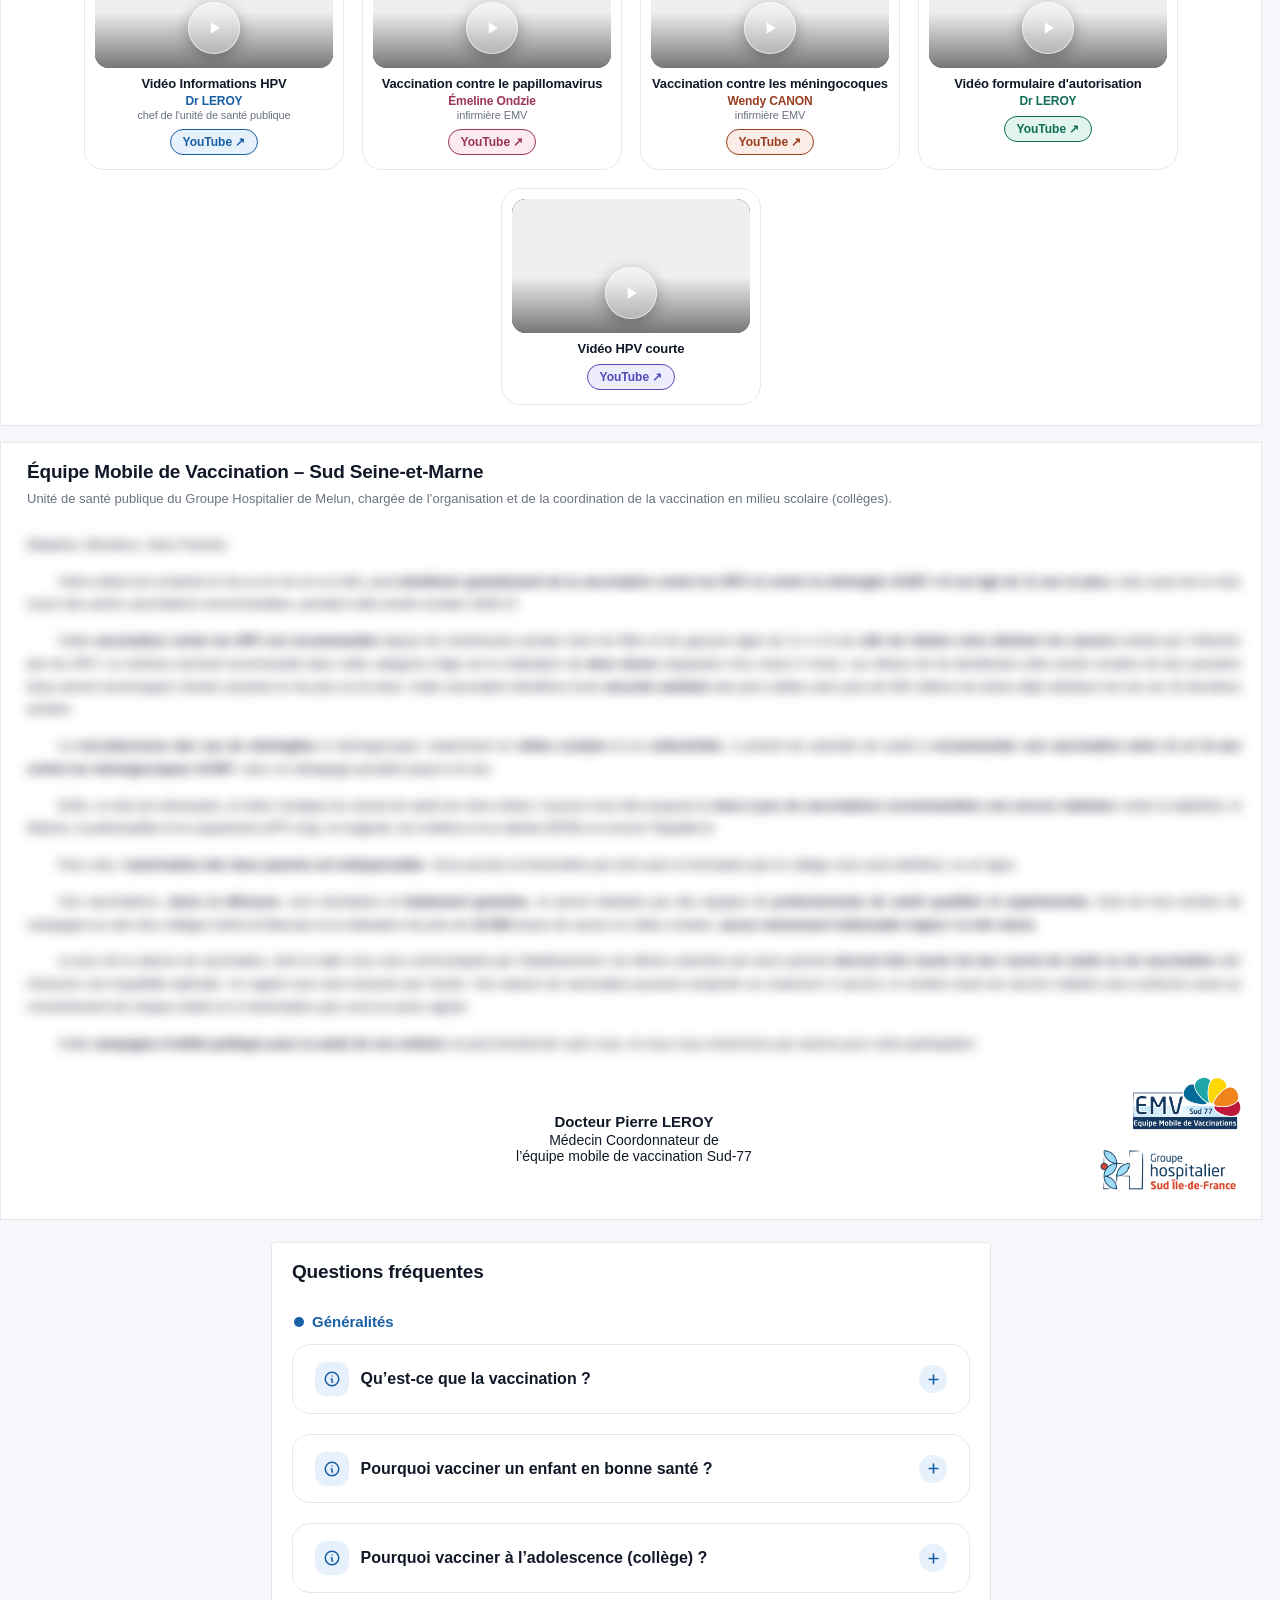
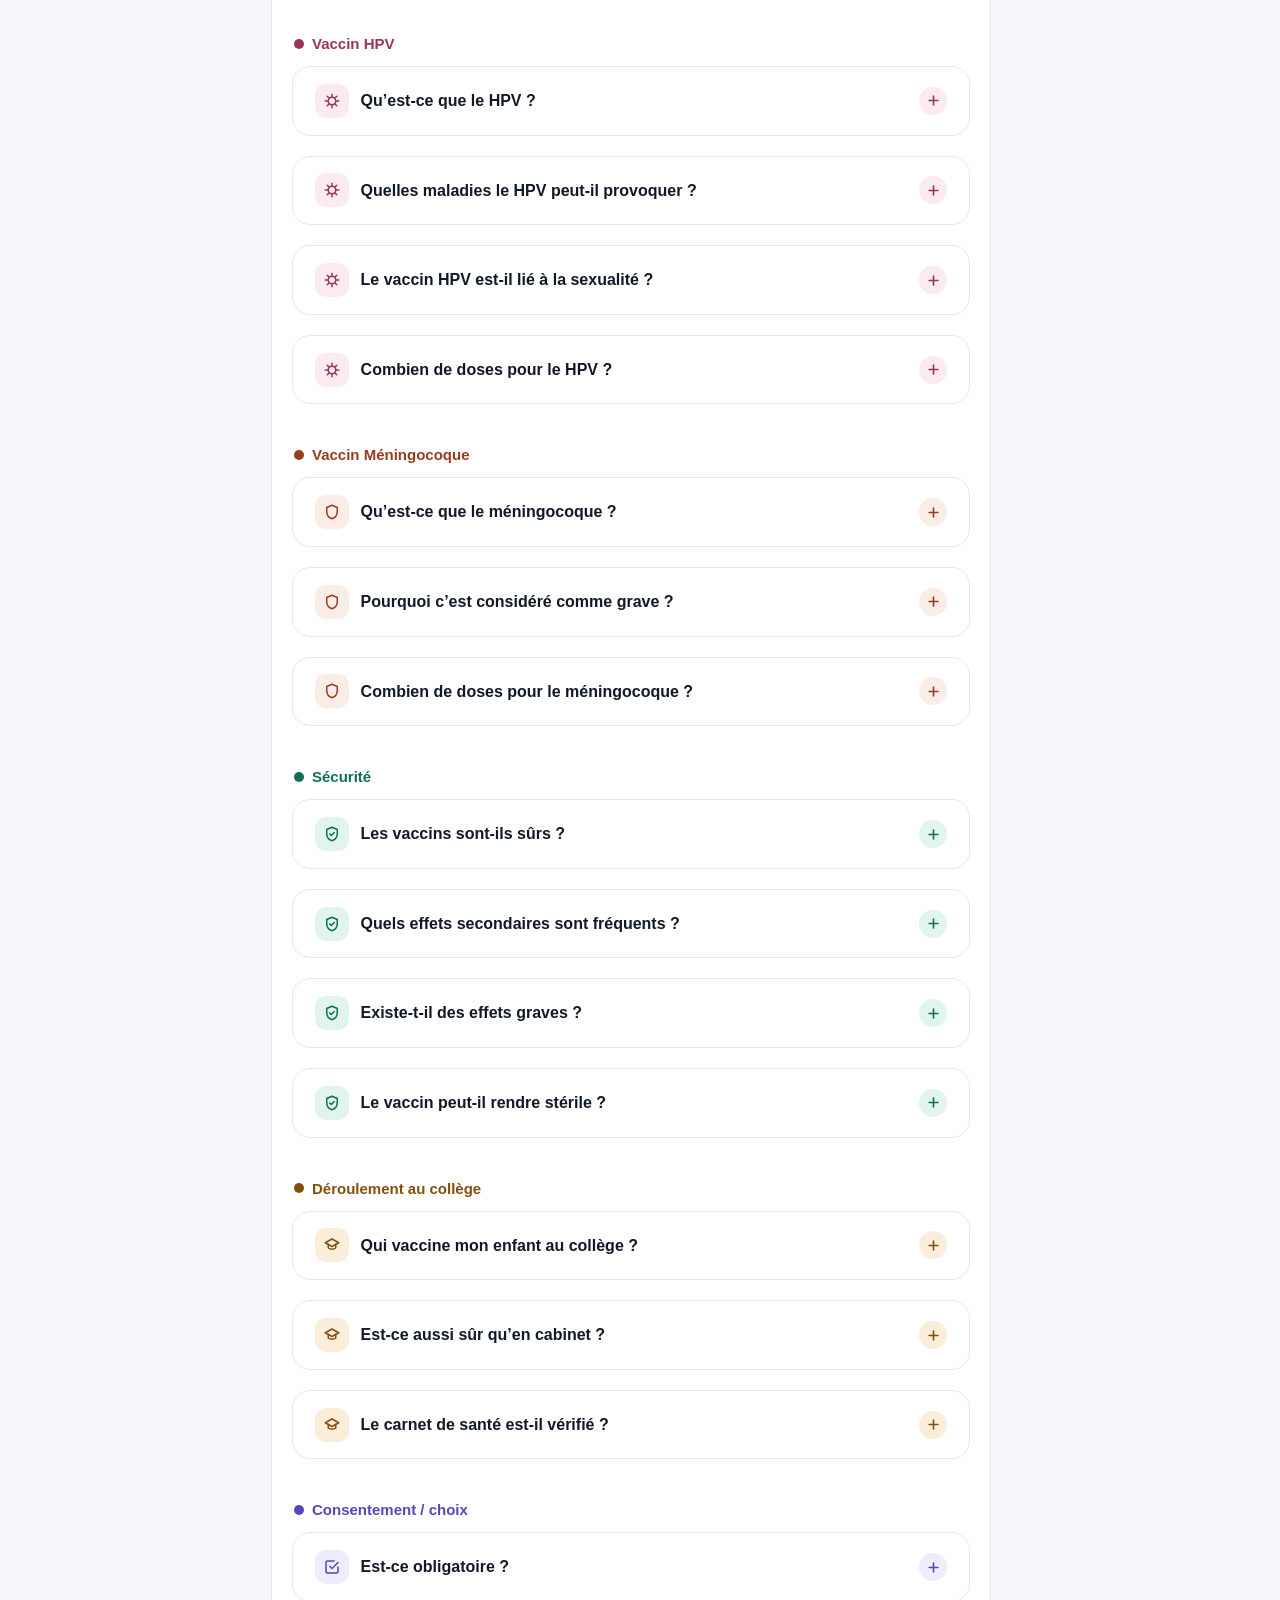
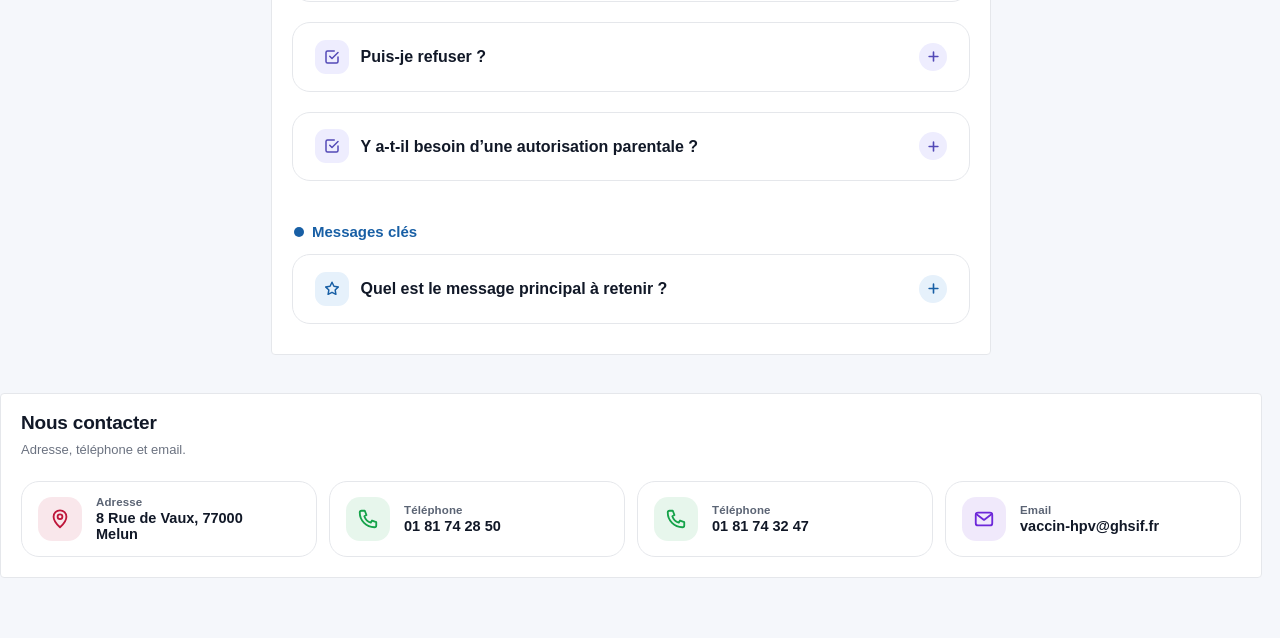
==== commit 595144c1: "maj" ====
--- a/college/index.html
+++ b/college/index.html
@@ -646,6 +646,12 @@
 /* ===== FAQ : titres de rubrique ===== */
 .faqSectionHead { margin: 22px 2px 4px; font-weight: 800; font-size: 15px; color: var(--accent); }
 .faqSectionHead:first-child { margin-top: 4px; }
+
+/* Bouton de formulaire PDF : indication sous le bouton */
+.formBtnWrap{display:flex;flex-direction:column;align-items:center;gap:4px}
+.formBtnWrap .formBtnHint{font-size:12px;color:var(--muted);text-align:center;max-width:34ch;line-height:1.35}
+.stepActions .formBtnWrap{align-items:stretch}
+.stepActions .formBtnWrap .formBtnHint{max-width:none;align-self:center}
 </style>
         <link href="../../Documents/Pinegrow%20Projects/Tailwind-CSS-20260203-211032/tailwind_theme/tailwind.css" rel="stylesheet" type="text/css">
     <link rel="stylesheet" href="../css/contact.css?v=20261004-2">
@@ -1252,6 +1258,18 @@
   };
 
 
+ // Bouton de formulaire, avec une courte indication sous le bouton si le formulaire en prévoit une
+ const makeFormBtn = (f, href, cls, key) => {
+  const btn = makeBtn(t(f.label, 'Formulaire'), href, cls, key);
+  if(!f.hint) return btn;
+  const wrap = document.createElement('div');
+  wrap.className = 'formBtnWrap';
+  const hint = document.createElement('div');
+  hint.className = 'formBtnHint';
+  hint.textContent = t(f.hint, '');
+  wrap.appendChild(btn); wrap.appendChild(hint);
+  return wrap;
+ };
  const makeBtn = (label, href, cls='btn', key=null) => {
   const a = document.createElement('a');
   a.className = cls;
@@ -1473,8 +1491,8 @@
     // (mêmes libellés et mêmes liens qu'à l'étape 2 "Consentement")
     (introData?.resources?.forms || []).forEach(f => {
       els.heroBtns.appendChild(
-        makeBtn(
-          t(f.label, 'Formulaire'),
+        makeFormBtn(
+          f,
           f.id === 'form_other_vaccines'
             ? `autorisation-vaccination.html?lang=${encodeURIComponent(lang)}`
             : f.url,
@@ -1755,13 +1773,13 @@
     // 2) Autres vaccins -> notre propre formulaire HTML d'autorisation
     (introData?.resources?.forms || []).forEach(f => {
       group.appendChild(
-        makeBtn(
-          t(f.label, 'Formulaire'),
+        makeFormBtn(
+          f,
           f.id === 'form_other_vaccines'
             ? `autorisation-vaccination.html?lang=${encodeURIComponent(lang)}`
             : f.url,
           'btn',
-          f.id === 'form_hpv_acwy' ? 'form_hpv_acwy' : 'form_other'
+          f.id === 'form_hpv_acwy' ? 'form_hpv_acwy' : (f.id === 'form_pdf' ? 'form_pdf' : 'form_other')
         )
       );
     });
@@ -1941,8 +1959,10 @@
     }
 
     // ÉTAPE 2 — Consentement : les deux formulaires, style identique
-    if (step.number === 2 && ['form_hpv_acwy','form_other'].includes(key)) {
-      group.appendChild(clone);
+    if (step.number === 2 && ['form_hpv_acwy','form_other','form_pdf'].includes(key)) {
+      // Le bouton PDF garde son indication en dessous
+      const wrap = btn.parentElement && btn.parentElement.classList.contains('formBtnWrap') ? btn.parentElement.cloneNode(true) : clone;
+      group.appendChild(wrap);
     }
 
     // ÉTAPE 3 — Vaccination (bouton email retiré)
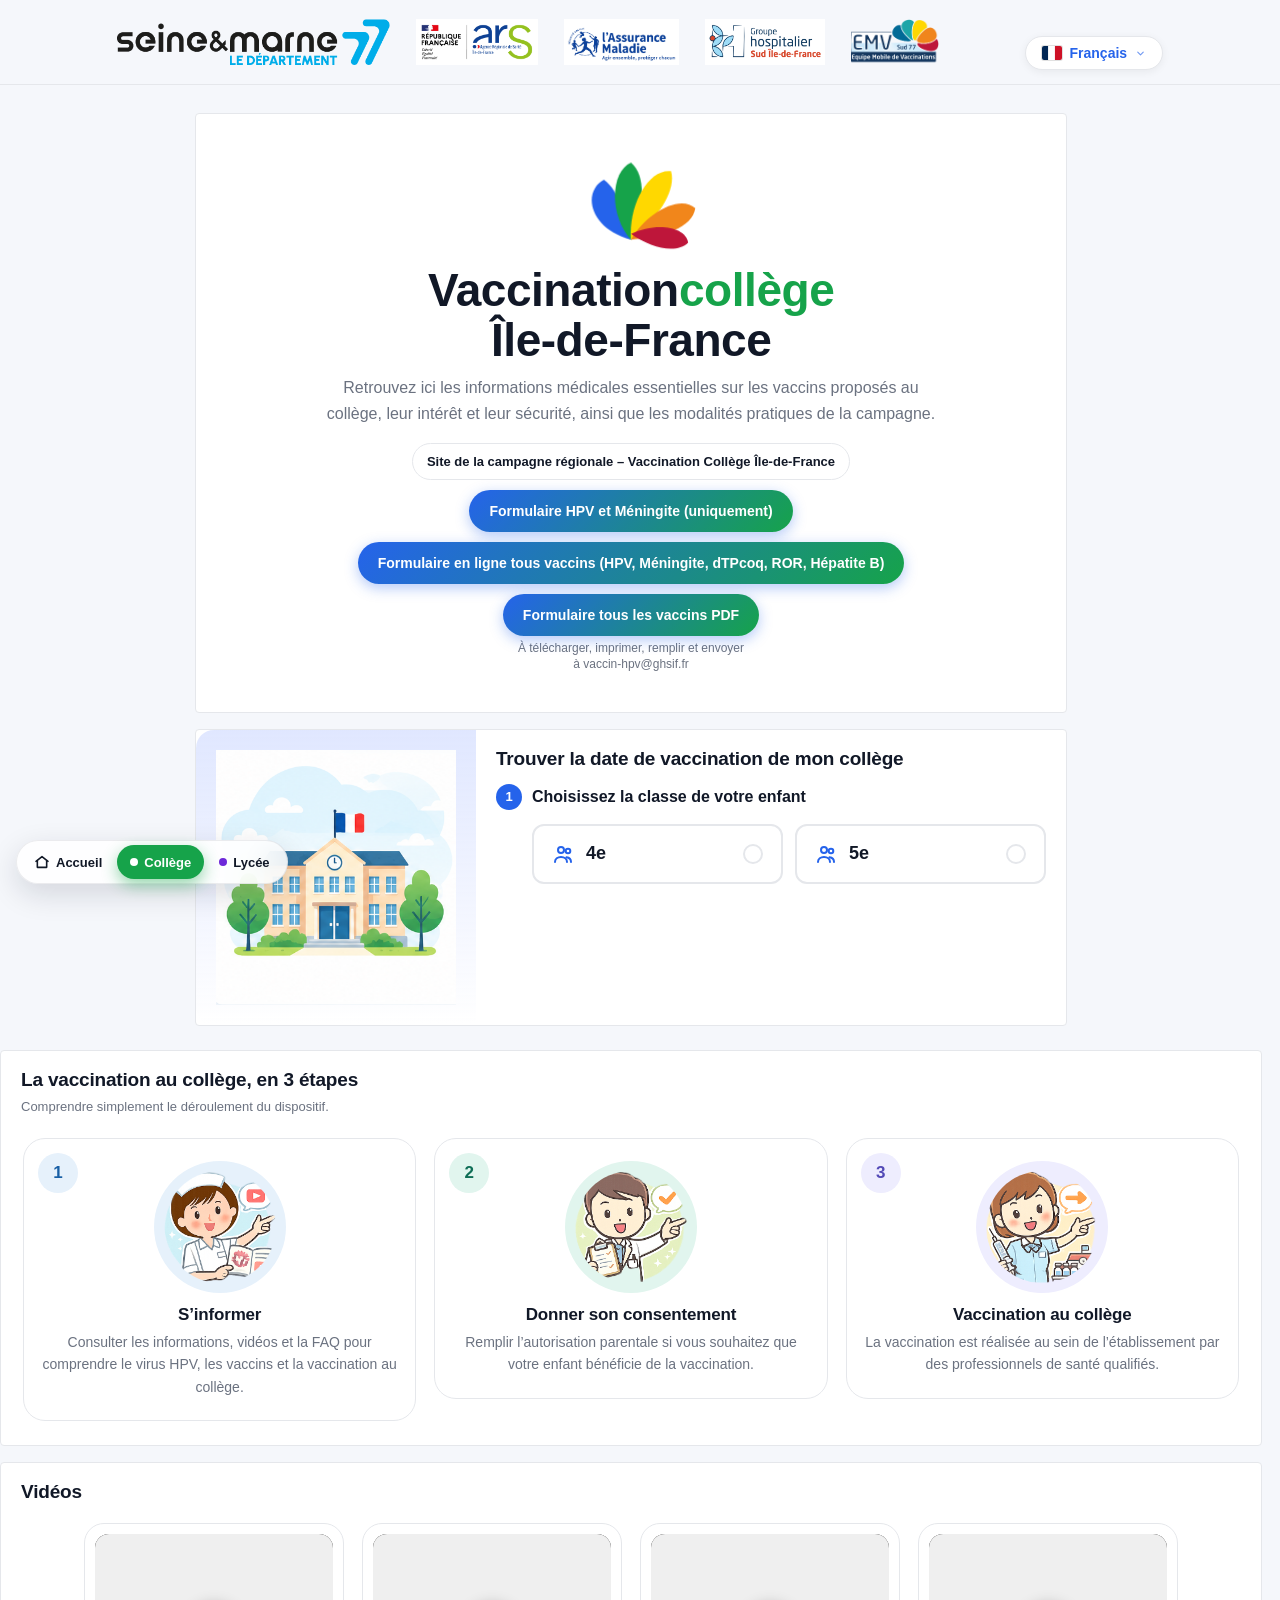
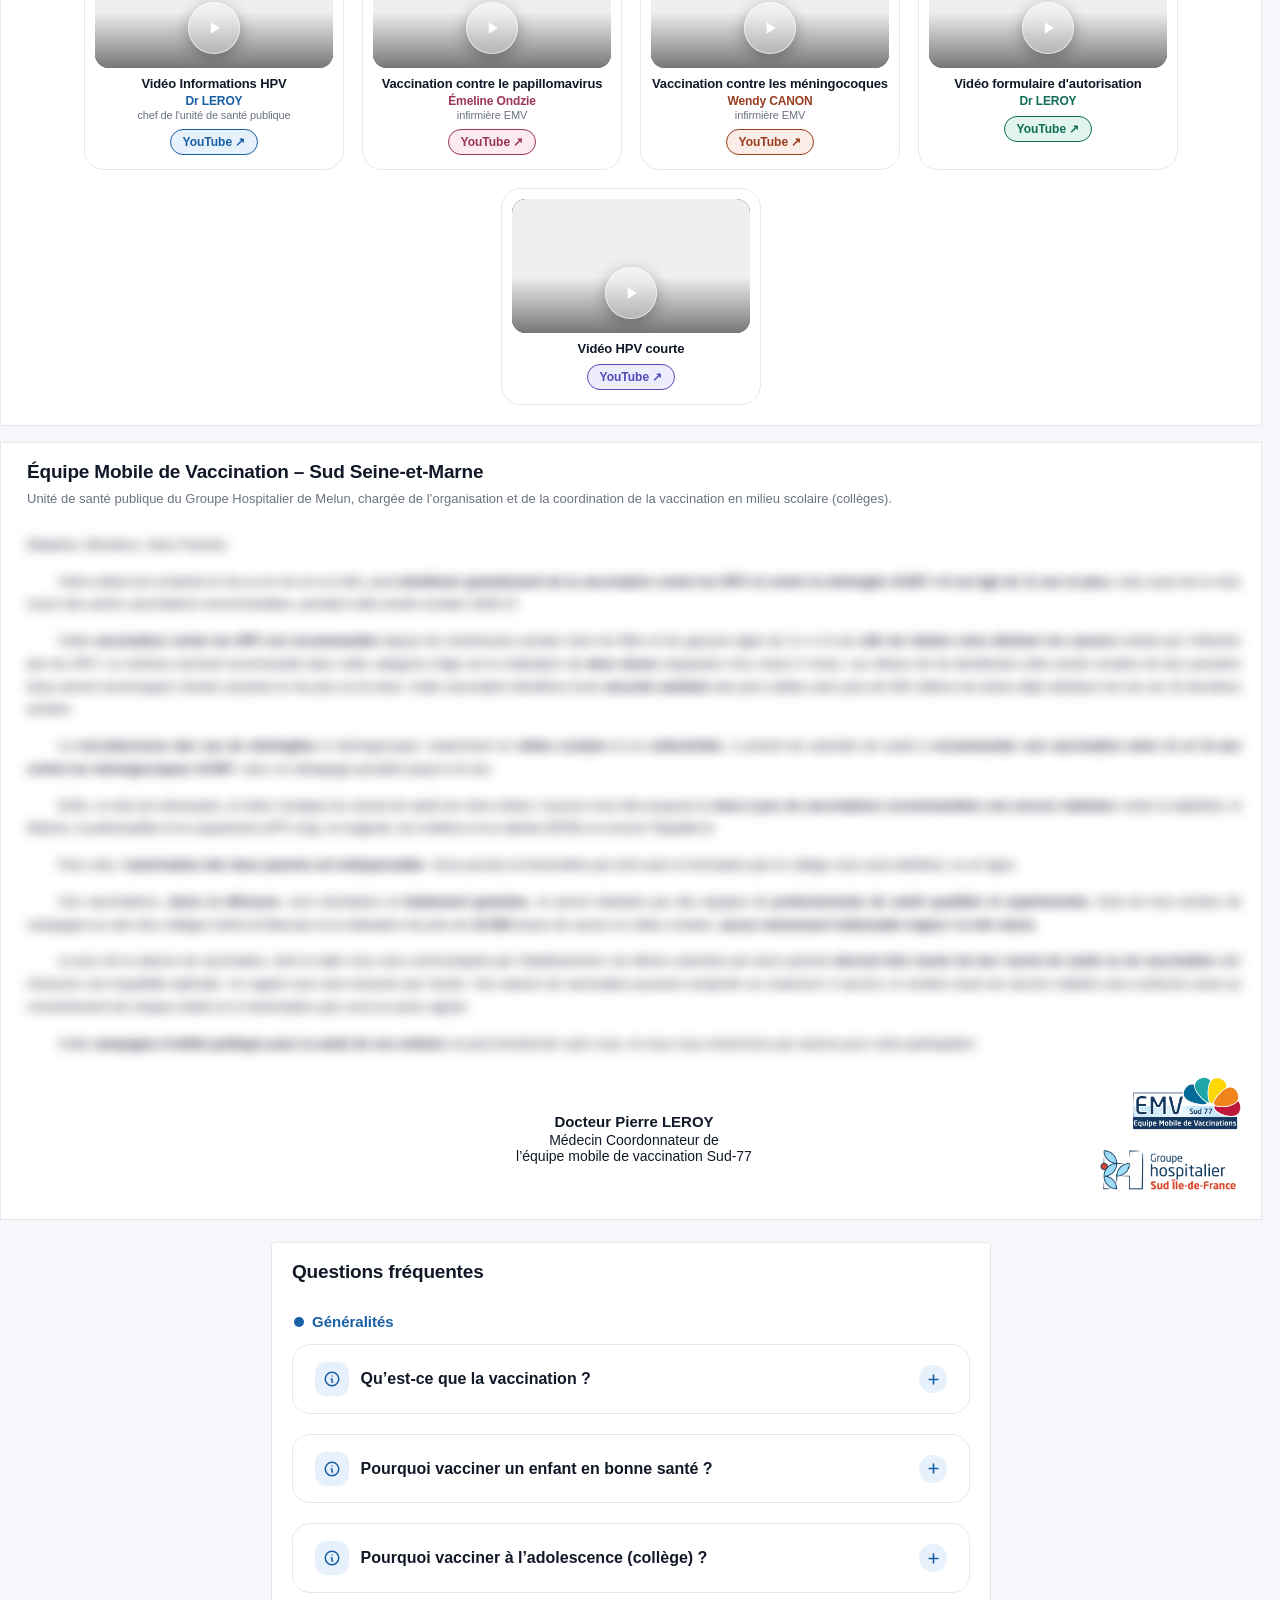
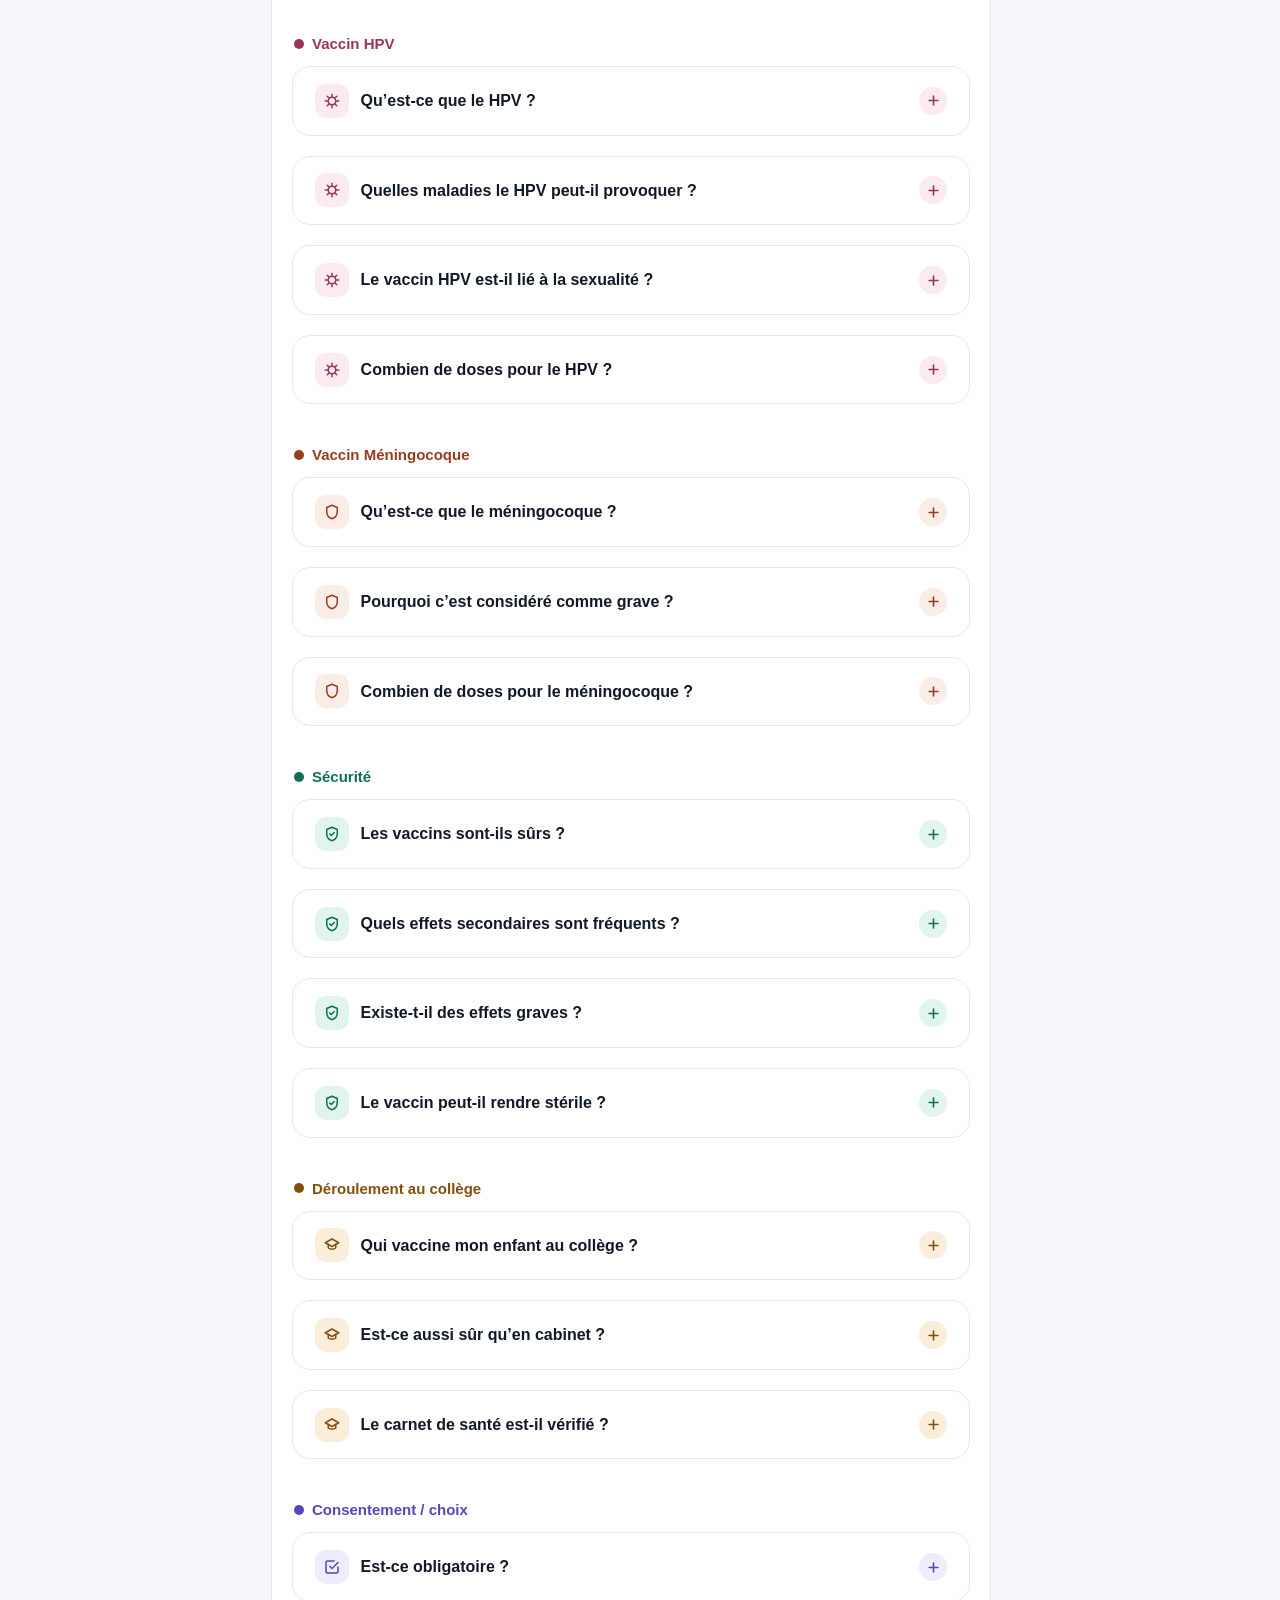
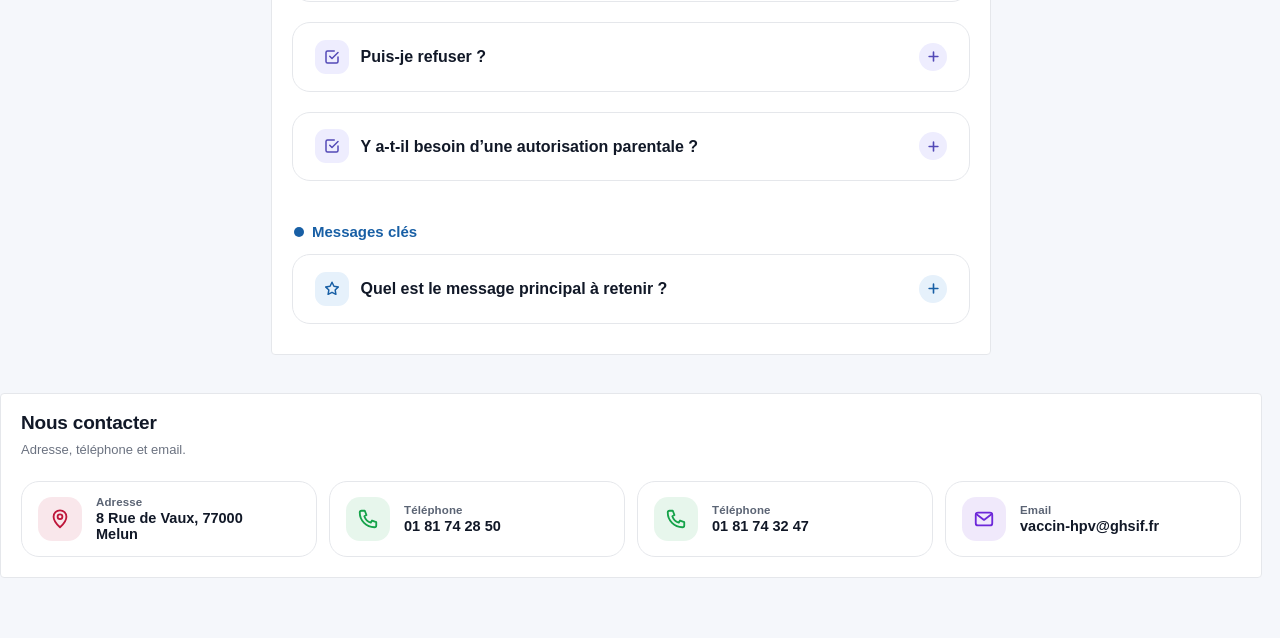
==== commit ba4af10c: "maj" ====
--- a/college/index.html
+++ b/college/index.html
@@ -2575,7 +2575,7 @@
 
     if (hasDateForGrade) {
       const dateStr = new Date(s.date).toLocaleDateString(
-        lang === 'en' ? 'en-GB' : 'fr-FR',
+        (function(){ const loc = ({fr:'fr-FR',en:'en-GB',ar:'ar-u-ca-gregory-nu-latn',tr:'tr-TR',ps:'ps-AF-u-ca-gregory-nu-latn',ku:'ckb-IQ-u-ca-gregory-nu-latn',ro:'ro-RO',ka:'ka-GE',sq:'sq-AL',am:'am-ET',zh:'zh-CN',prs:'fa-AF-u-ca-gregory-nu-latn',es:'es-ES',pt:'pt-PT',ru:'ru-RU',uk:'uk-UA',mo:'ro-MD'})[lang] || 'fr-FR'; try { return Intl.DateTimeFormat.supportedLocalesOf([loc]).length ? loc : 'fr-FR'; } catch(e) { return 'fr-FR'; } })(),   // date dans la langue choisie (calendrier grégorien), sinon en français
         { weekday:'long', day:'numeric', month:'long', year:'numeric' }
       );
       div.style.cursor = 'pointer';
@@ -2702,7 +2702,6 @@
   // forcer l'enregistrement d'un fichier dans les Téléchargements).
   const dataUri = 'data:text/calendar;charset=utf-8,' + encodeURIComponent(ics);
   window.location.href = dataUri;
-  URL.revokeObjectURL(url);
 }
 
 document.addEventListener('DOMContentLoaded', initScheduleSearch);
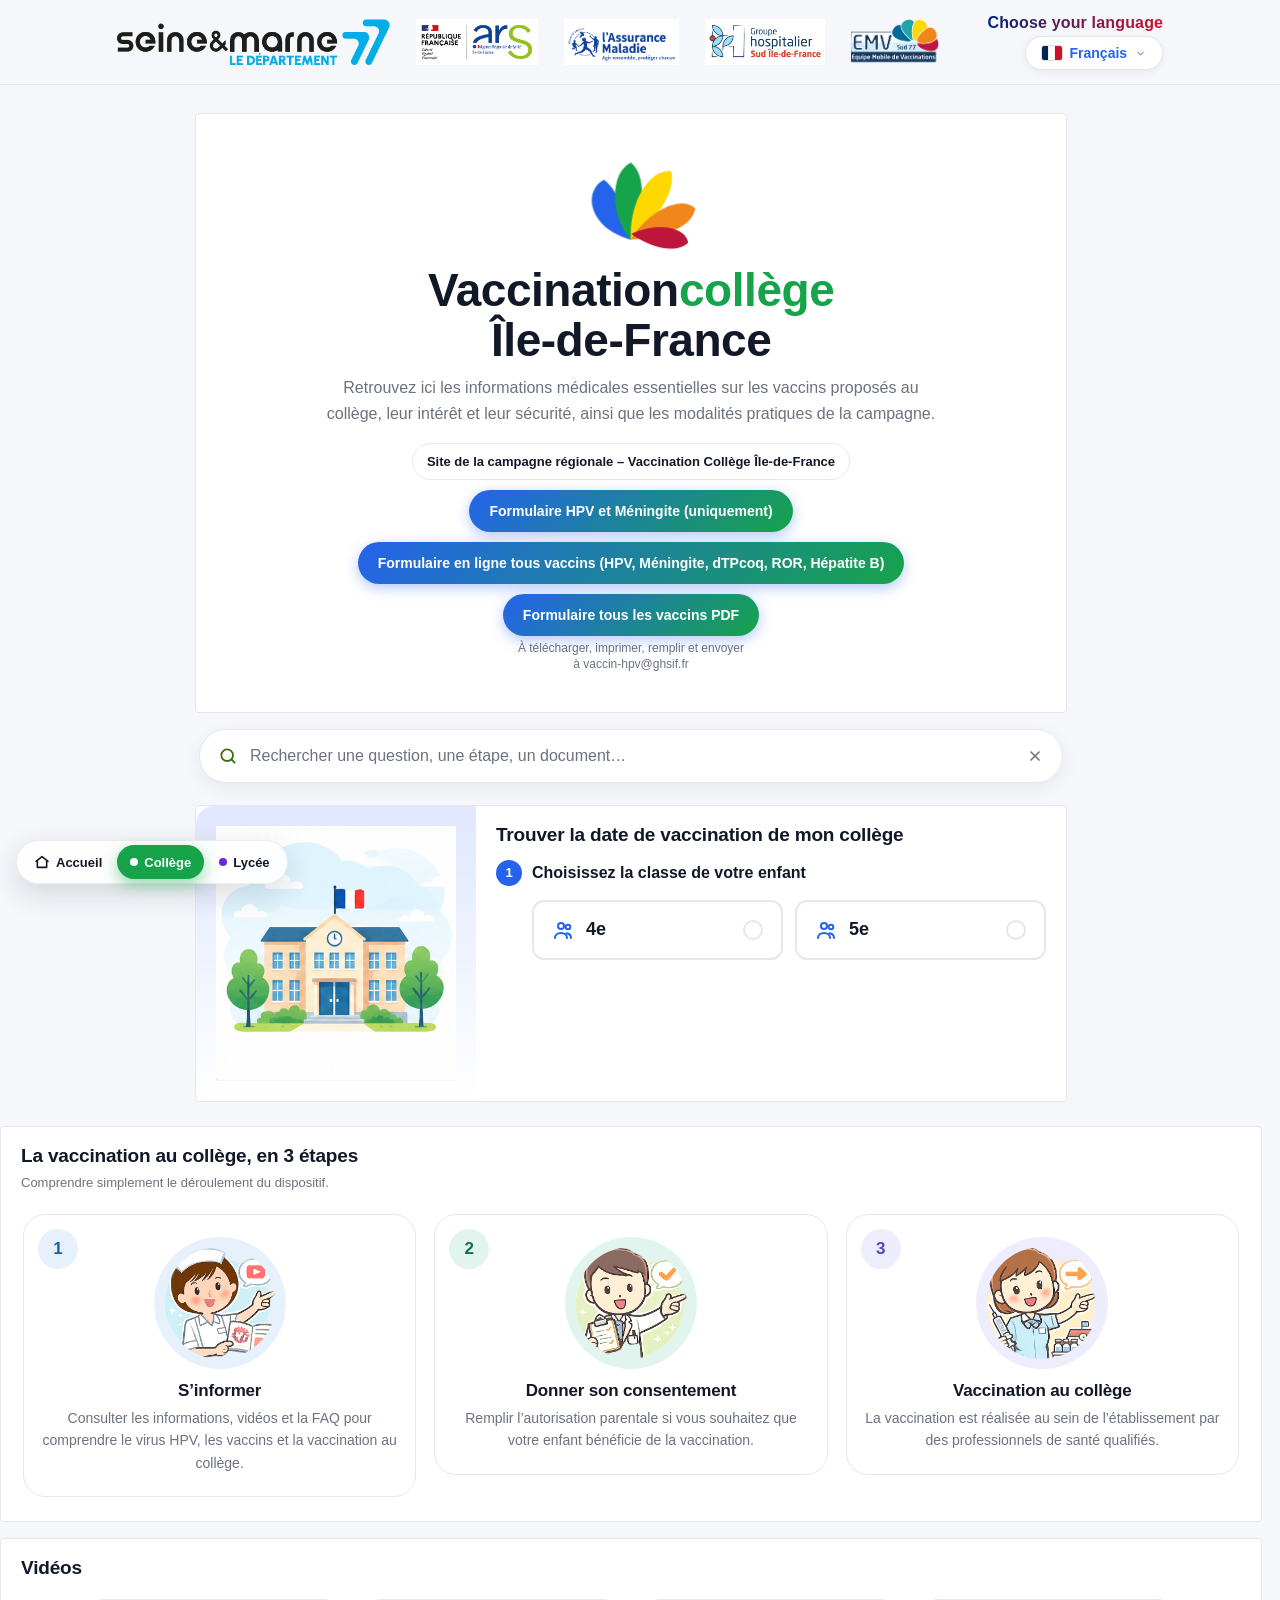
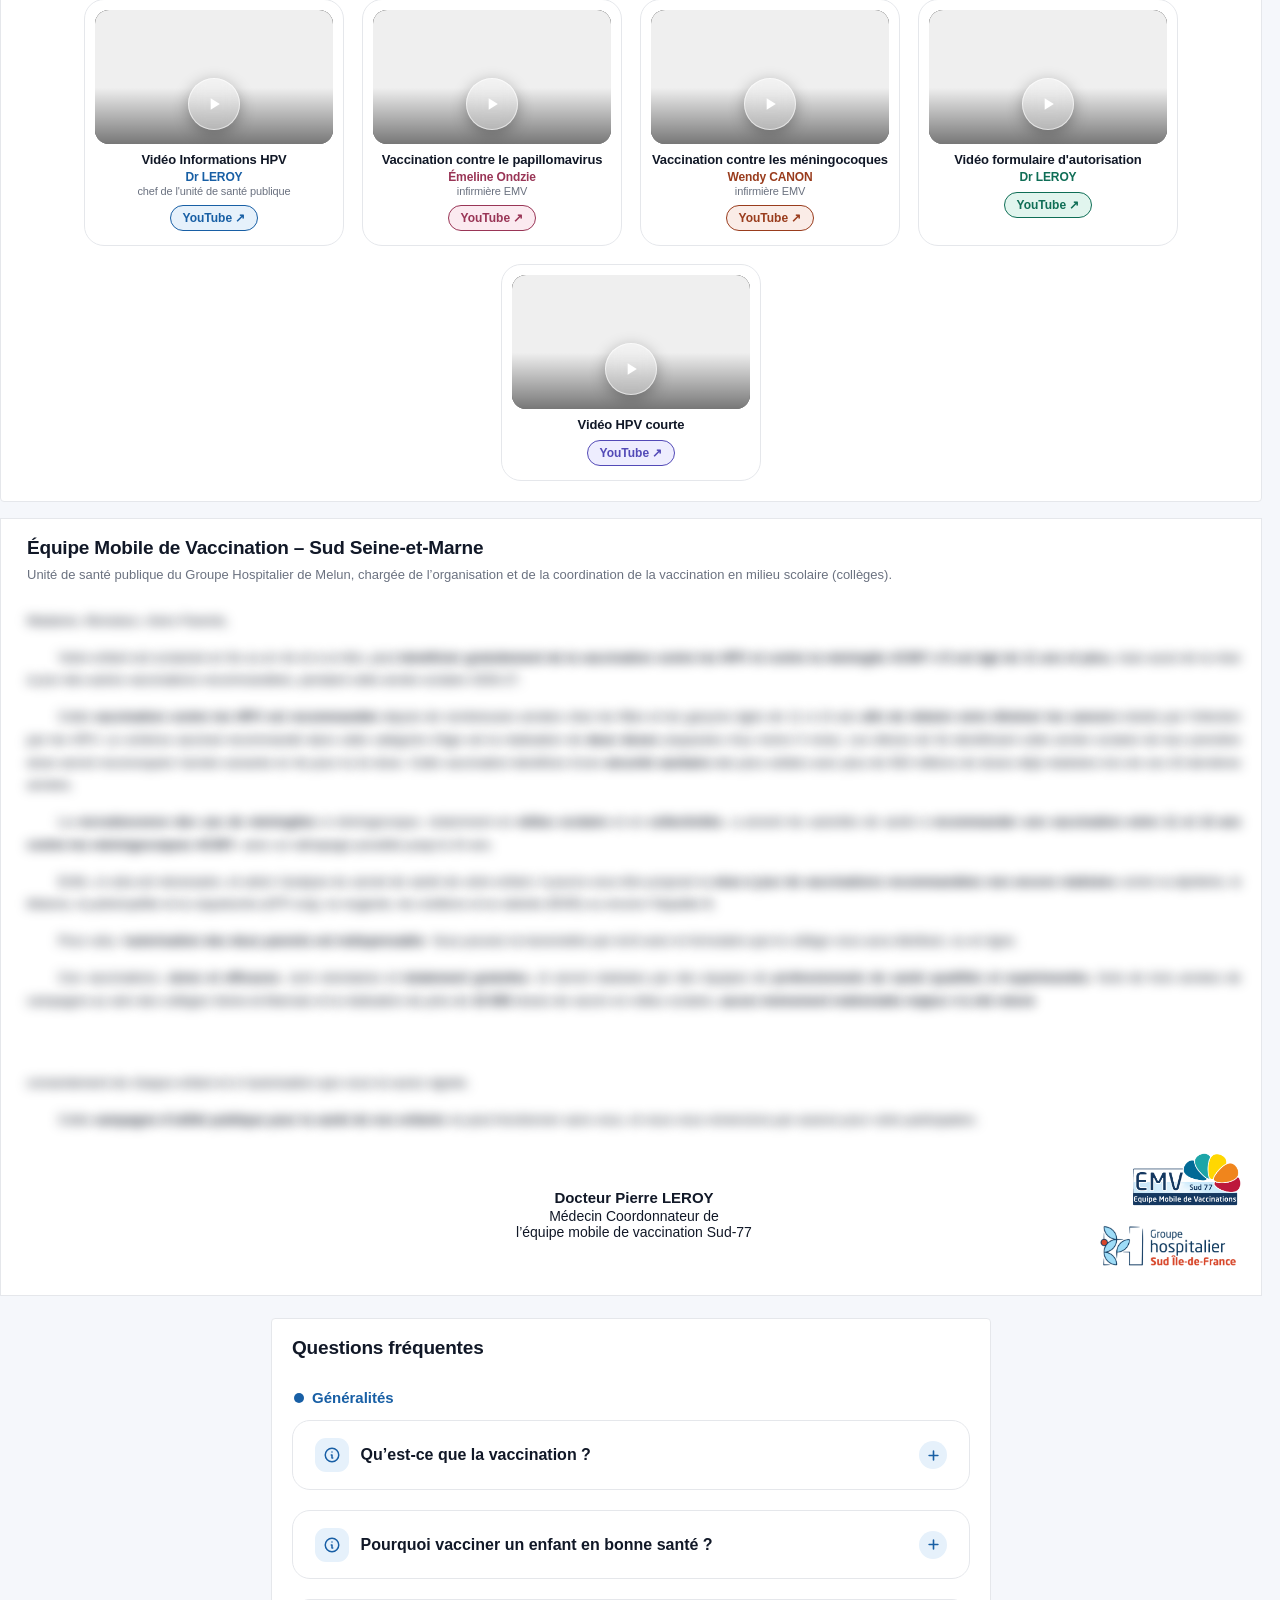
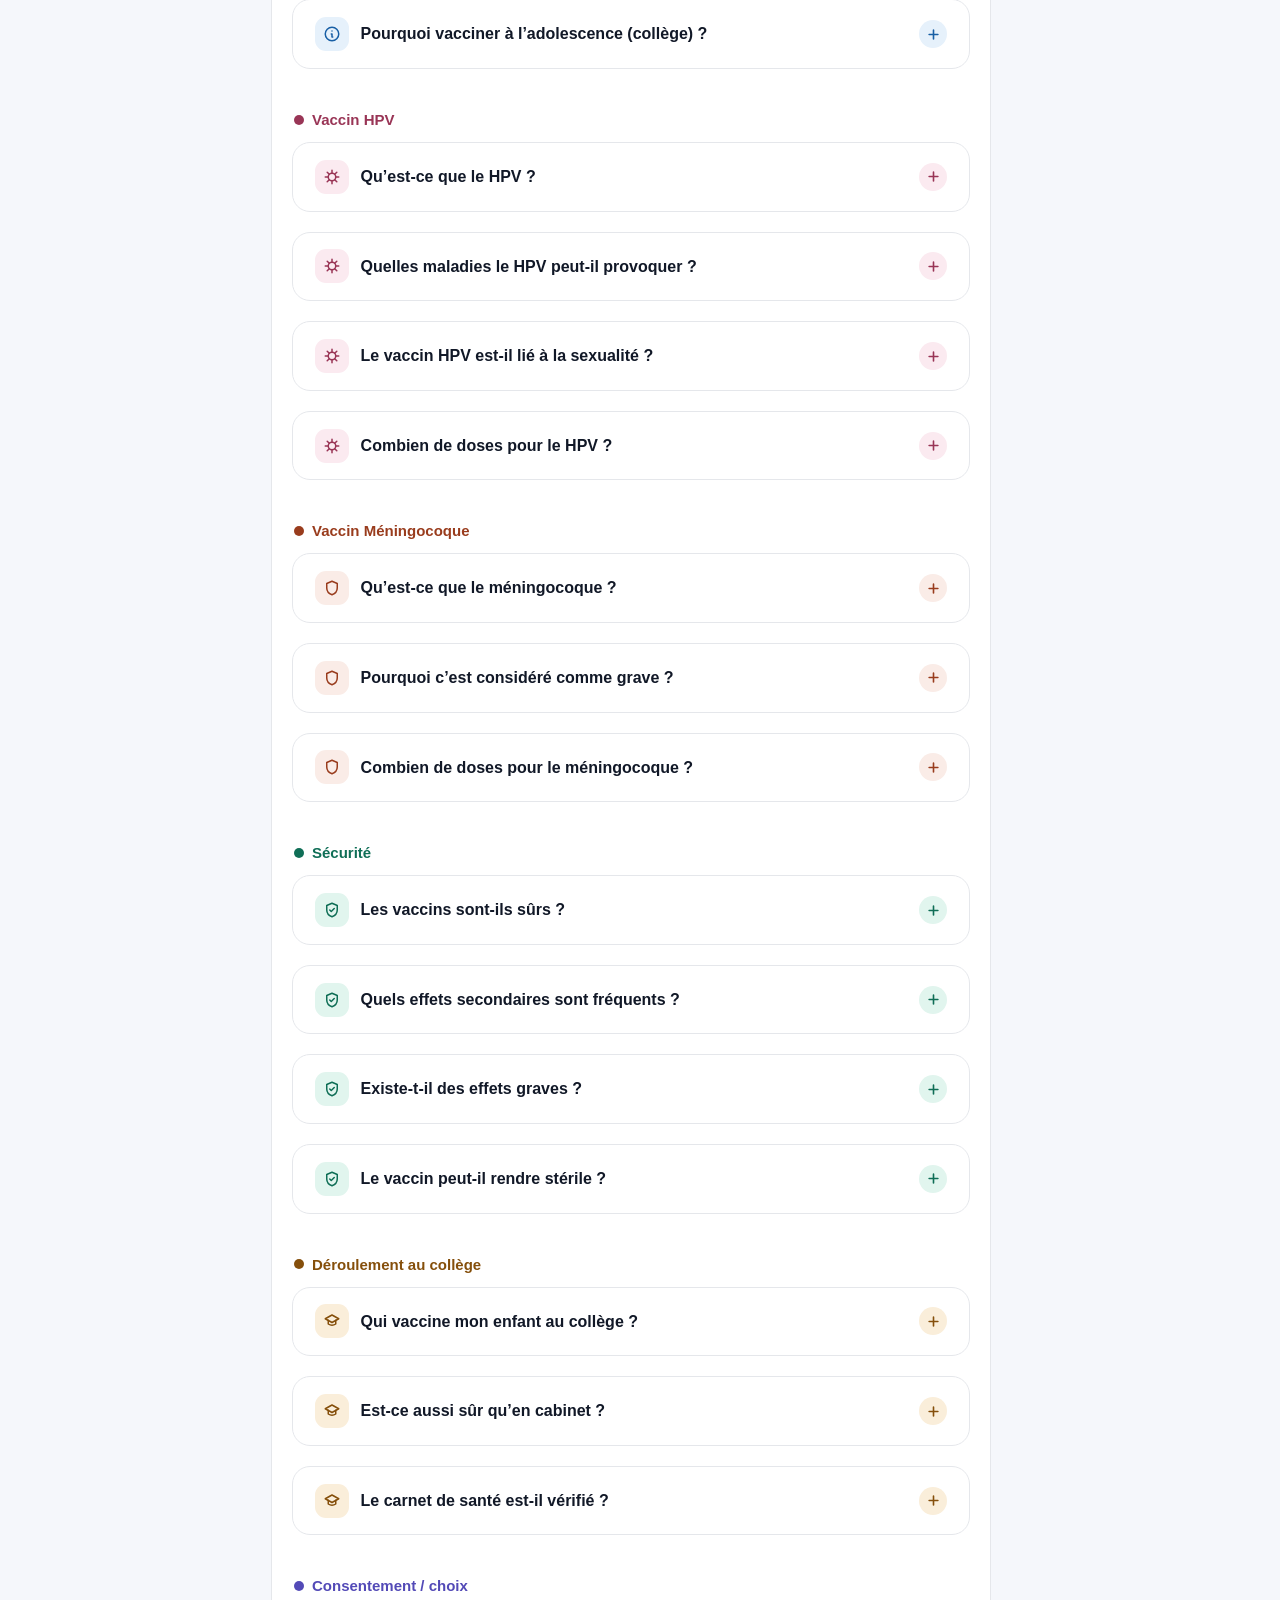
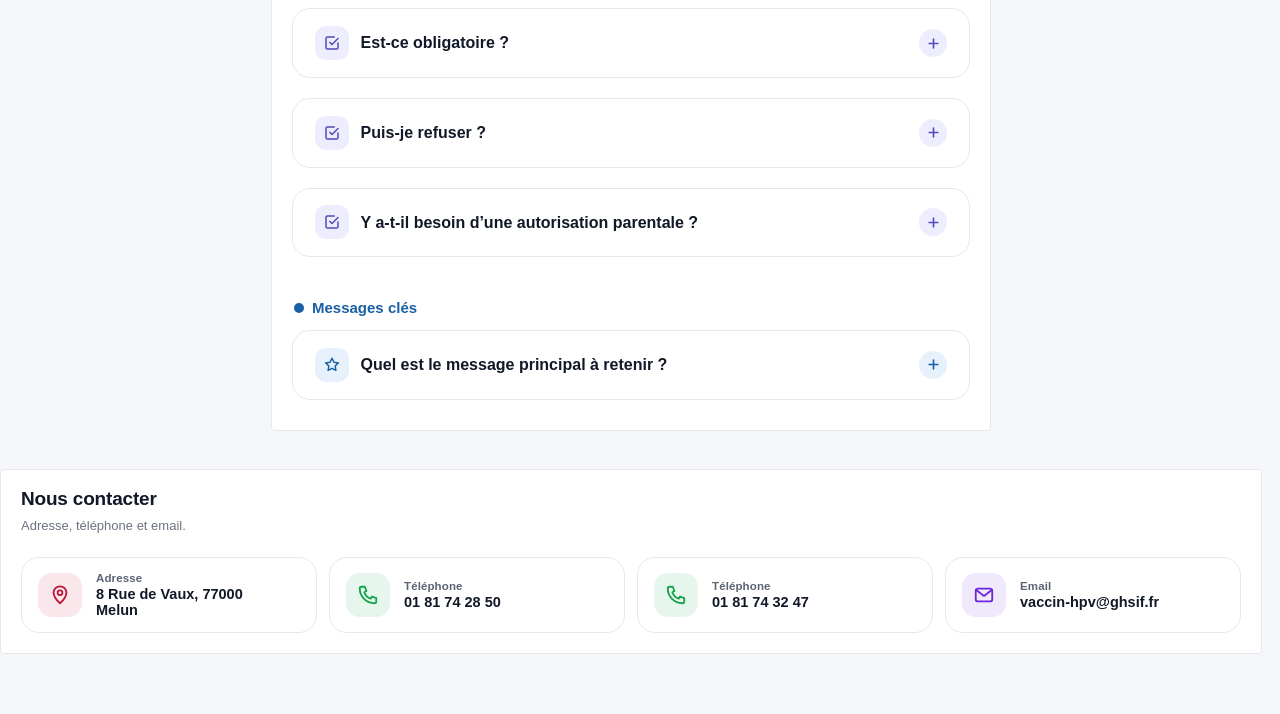
==== commit 5a32c88f: "maj" ====
--- a/college/index.html
+++ b/college/index.html
@@ -11,7 +11,7 @@
         <meta name="category" content="Health"/>
         <meta name="classification" content="Public Health Information"/>
         <meta name="audience" content="Families, Educational institutions, Health professionals"/>
-        <script src="../js/parcours.js?v=20261004-15" data-page="college"></script>
+        <script src="../js/parcours.js?v=20261012-1" data-page="college"></script>
         <script src="../js/entete.js" defer></script>
         <script src="../js/langue.js?v=20261004-2"></script>
         <style>:root { --bg: #f5f7fb; --card: #ffffff; --text: #111827; --muted: #6b7280; --border: #e5e7eb; --primary: #2563eb; --primary-soft: #e0e7ff; --accent: #16a34a; --accent-soft: #dcfce7; --btn: #ffffff; --font-body: -apple-system, "Segoe UI", Roboto, "Helvetica Neue", Arial, sans-serif; --font-display: "Helvetica Neue", Arial, var(--font-body); --font: var(--font-body); } [data-theme="dark"] { --bg: #141c2f;  /* fond général un peu plus clair */ --card: #1a2238;  /* cartes légèrement relevées */ --text: #e5e7eb; --muted: #9ca3af; --border: #1f2937; --primary: #38bdf8; --primary-soft: #0c4a6e; --accent: #22c55e; --accent-soft: #052e1b; --btn: #020617; } body { background: var(--bg); color: var(--text); } .card, details, .search, .select { background: var(--card); color: var(--text); border-color: var(--border); } summary { color: var(--text); } .ans { color: #d1d5db; } .chip, .tag { background: #020617; border-color: var(--border); color: #cbd5f5; } .navItem:hover { background: #020617; border-color: rgba(56,189,248,.25); } .navItem.active { background: var(--primary-soft); border-color: rgba(56,189,248,.35); } .btn.primary { background: var(--primary); border-color: rgba(56,189,248,.45); } .btn.soft { background: var(--accent-soft); border-color: rgba(34,197,94,.35); color: #bbf7d0; } * { box-sizing: border-box; } body { margin: 0; font-family: var(--font); color: var(--text); background: var(--bg); } a { color: inherit; } .layout { display: flex; min-height: 100vh; } /* Sidebar */.sidebar { width: var(--sidebar); padding: 18px 14px; position: sticky; top: 0; height: 100vh; overflow: auto; border-right: 1px solid var(--border); background: linear-gradient(180deg, #ffffff 0%, #fbfcff 100%); } .brand { display: flex; align-items: center; gap: 10px; padding: 10px 10px 14px 10px; } .brandMark { width: 36px; height: 36px; border-radius: 12px; background: var(--primary-soft); display: grid; place-items: center; color: var(--primary); font-weight: 800; border: 1px solid rgba(47,91,255,.18); } .brandName { font-weight: 800; letter-spacing: .2px; } .navTitle { margin: 8px 10px 8px; font-size: 12px; letter-spacing: .08em; text-transform: uppercase; color: var(--muted); } .navList { display: flex; flex-direction: column; gap: 6px; padding: 0 6px 16px; } .navItem { border: 1px solid transparent; padding: 10px 10px; border-radius: 12px; cursor: pointer; color: #1f2937; display: flex; align-items: center; justify-content: space-between; gap: 10px; } .navItem:hover { background: #f4f7ff; border-color: rgba(47,91,255,.14); } .navItem.active { background: var(--primary-soft); border-color: rgba(47,91,255,.22); } .chip { font-size: 12px; padding: 2px 8px; border-radius: 999px; background: #f3f4f6; color: #374151; border: 1px solid var(--border); white-space: nowrap; } .footNote { padding: 12px 10px; color: var(--muted); font-size: 12px; border-top: 1px solid var(--border); margin-top: 10px; } /* Main */.main { flex: 1; padding: 18px; } .topbar { max-width: var(--max); margin: 0 auto 14px; display: flex; align-items: center; justify-content: center; gap: 12px; } .rightBar { display: flex; align-items: center; gap: 10px; flex-wrap: wrap; justify-content: center; } .burger { position: absolute; left: 18px; } .search { display: flex; align-items: center; gap: 10px; padding: 10px 12px; border: 1px solid var(--border); border-radius: 12px; background: #fff; min-width: 260px; } .search input { border: none; outline: none; width: 100%; font-size: 14px; } .container { max-width: var(--max); margin: 0 auto; } .hero { display: block; margin-bottom: 16px; } .card { background: var(--card); border: 1px solid var(--border); border-radius: var(--radius); box-shadow: var(--shadow); } .heroText { padding: 22px; } .kicker { display: inline-flex; align-items: center; gap: 8px; padding: 8px 12px; border-radius: 999px; background: var(--primary-soft); color: var(--primary); font-weight: 800; border: 1px solid rgba(47,91,255,.18); font-size: 12px; letter-spacing: .02em; } h1 { margin: 12px 0 10px; font-size: 46px; line-height: 1.08; letter-spacing: -.02em; } h1 .accent { color: var(--accent); } .subtitle { margin: 0; color: var(--muted); font-size: 16px; line-height: 1.55; max-width: 62ch; } .btnRow { display: flex; gap: 10px; flex-wrap: wrap; margin-top: 16px; justify-content: center; } .btn { display: inline-flex; align-items: center; justify-content: center; padding: 10px 14px; border-radius: 999px; border: 1px solid var(--border); background: #fff; text-decoration: none; font-weight: 800; font-size: 13px; cursor: pointer; transition: transform .05s ease; } .btn:hover { transform: translateY(-1px); } .btn.primary { background: var(--primary); border-color: rgba(47,91,255,.45); color: #fff; } .btn.soft { background: var(--accent-soft); border-color: rgba(255,138,0,.22); color: #7a3a00; } .heroArt { padding: 18px; position: relative; overflow: hidden; } .artBox { height: 100%; border-radius: 16px; background: radial-gradient(circle at 20% 20%, rgba(47,91,255,.15), transparent 45%),
@@ -657,6 +657,8 @@
     <link rel="stylesheet" href="../css/contact.css?v=20261004-2">
 <link rel="stylesheet" href="../css/effets.css?v=20261006-1">
 <script src="../js/effets.js?v=20261006-1" data-accent="college" defer></script>
+<link rel="stylesheet" href="../css/recherche.css?v=20261012-3">
+<script src="../js/recherche.js?v=20261012-3" data-accent="college" defer></script>
 </head>
     <body>
         <div id="scrollProgress"></div>
--- a/css/recherche.css
+++ b/css/recherche.css
@@ -0,0 +1,58 @@
+/* =====================================================================
+   RECHERCHE — champ, liste de résultats, mise en évidence
+   ===================================================================== */
+.rechBox{--rc:#3B6D11;--rc2:#639922;--rcs:rgba(99,153,34,.14);position:relative;z-index:40;margin:0 auto 22px}
+.rechBox[data-accent="lycee"]{--rc:#534AB7;--rc2:#7F77DD;--rcs:rgba(127,119,221,.15)}
+.rechField{display:flex;align-items:center;gap:10px;background:var(--card,#fff);border:1.5px solid var(--border,#e5e7eb);border-radius:999px;padding:0 8px 0 18px;height:54px;box-shadow:0 6px 20px rgba(17,24,39,.06);transition:border-color .2s ease,box-shadow .2s ease}
+.rechField:focus-within{border-color:var(--rc2);box-shadow:0 0 0 4px var(--rcs),0 8px 24px rgba(17,24,39,.08)}
+.rechIco{width:20px;height:20px;flex:0 0 auto;color:var(--rc)}
+.rechInput{flex:1;min-width:0;border:0;outline:0;background:transparent;color:var(--text,#111827);font:inherit;font-size:16px;height:100%}
+.rechInput::-webkit-search-cancel-button{display:none}
+.rechInput::placeholder{color:var(--muted,#6b7280)}
+.rechClear{flex:0 0 auto;width:38px;height:38px;border-radius:50%;border:0;background:transparent;color:var(--muted,#6b7280);cursor:pointer;display:grid;place-items:center}
+.rechClear:hover{background:var(--rcs);color:var(--rc)}
+.rechClear svg{width:16px;height:16px}
+
+.rechPanel{position:absolute;left:0;right:0;top:calc(100% + 8px);background:var(--card,#fff);border:1px solid var(--border,#e5e7eb);border-radius:18px;box-shadow:0 18px 40px rgba(17,24,39,.16);max-height:min(62vh,520px);overflow:auto;padding:6px;animation:rechIn .18s ease}
+@keyframes rechIn{from{opacity:0;transform:translateY(-6px)}to{opacity:1;transform:none}}
+.rechItem{display:flex;align-items:flex-start;gap:12px;width:100%;text-align:start;border:0;background:transparent;color:var(--text,#111827);font:inherit;padding:11px 12px;border-radius:12px;cursor:pointer}
+.rechItem.on,.rechItem:hover{background:var(--rcs)}
+.rechTag{flex:0 0 auto;font-size:11px;font-weight:800;letter-spacing:.02em;padding:3px 9px;border-radius:999px;background:var(--rc);color:#fff;margin-top:1px;white-space:nowrap}
+.rechItem[data-type="step"] .rechTag{background:var(--rc2)}
+.rechItem[data-type="doc"] .rechTag{background:#f1861b}
+.rechItem[data-type="video"] .rechTag{background:#be163a}
+.rechItem[data-type="letter"] .rechTag{background:#6b7280}
+.rechTxt{display:flex;flex-direction:column;gap:3px;min-width:0}
+.rechTitle{font-weight:800;font-size:14.5px;line-height:1.35}
+.rechBody{font-size:13px;line-height:1.45;color:var(--muted,#6b7280)}
+.rechItem mark{background:rgba(255,216,0,.55);color:inherit;border-radius:3px;padding:0 1px}
+.rechNone{padding:16px;text-align:center;color:var(--muted,#6b7280);font-weight:700}
+
+.rechFlash{animation:rechFlash 2.4s ease}
+@keyframes rechFlash{0%,100%{box-shadow:0 0 0 0 rgba(255,216,0,0)}15%,60%{box-shadow:0 0 0 4px rgba(255,216,0,.85)}}
+.letterP.rechFlash{border-radius:8px;background:rgba(255,216,0,.18);transition:background 2s ease}
+
+[data-theme="dark"] .rechItem mark{background:rgba(255,216,0,.35)}
+[data-theme="dark"] .rechPanel{box-shadow:0 18px 40px rgba(0,0,0,.5)}
+
+@media (max-width:600px){
+  .rechBox{padding:0 12px}
+  .rechField{height:50px;padding-left:14px}
+  .rechInput{font-size:15px}
+  .rechItem{flex-direction:column;gap:6px}
+}
+@media (prefers-reduced-motion:reduce){.rechPanel,.rechFlash{animation:none}}
+.rechBox .rechInput,.rechBox .rechInput:focus,.rechBox .rechInput:focus-visible{outline:0 !important;box-shadow:none !important;border:0 !important;background:transparent !important}
+
+/* Accueil : champ sous les deux cartes, étiquettes collège et lycée */
+.rechBox.rechHub{--rc:#2563eb;--rc2:#3b82f6;--rcs:rgba(37,99,235,.12);width:100%;max-width:980px;margin:28px auto 6px;padding:0 16px;box-sizing:border-box}
+.rechTags{display:flex;flex-direction:column;gap:4px;flex:0 0 auto;align-items:stretch}
+.rechTags .rechTag{text-align:center}
+.rechSite{font-size:11px;font-weight:800;padding:3px 9px;border-radius:999px;text-align:center;white-space:nowrap;border:1.5px solid currentColor}
+.rechSite[data-site="college"]{color:#16a34a;background:rgba(22,163,74,.08)}
+.rechSite[data-site="lycee"]{color:#6d28d9;background:rgba(109,40,217,.08)}
+@media (max-width:600px){.rechTags{flex-direction:row}}
+.rechBox.rechHub{animation:rechHubIn .6s ease 1.65s both}
+@keyframes rechHubIn{from{opacity:0;transform:translateY(10px)}to{opacity:1;transform:none}}
+@media (prefers-reduced-motion:reduce){.rechBox.rechHub{animation:none}}
+.rechItem[data-type="doc"] .rechTitle::after,.rechItem[data-type="video"] .rechTitle::after{content:" ↗";color:var(--rc);font-weight:900}
